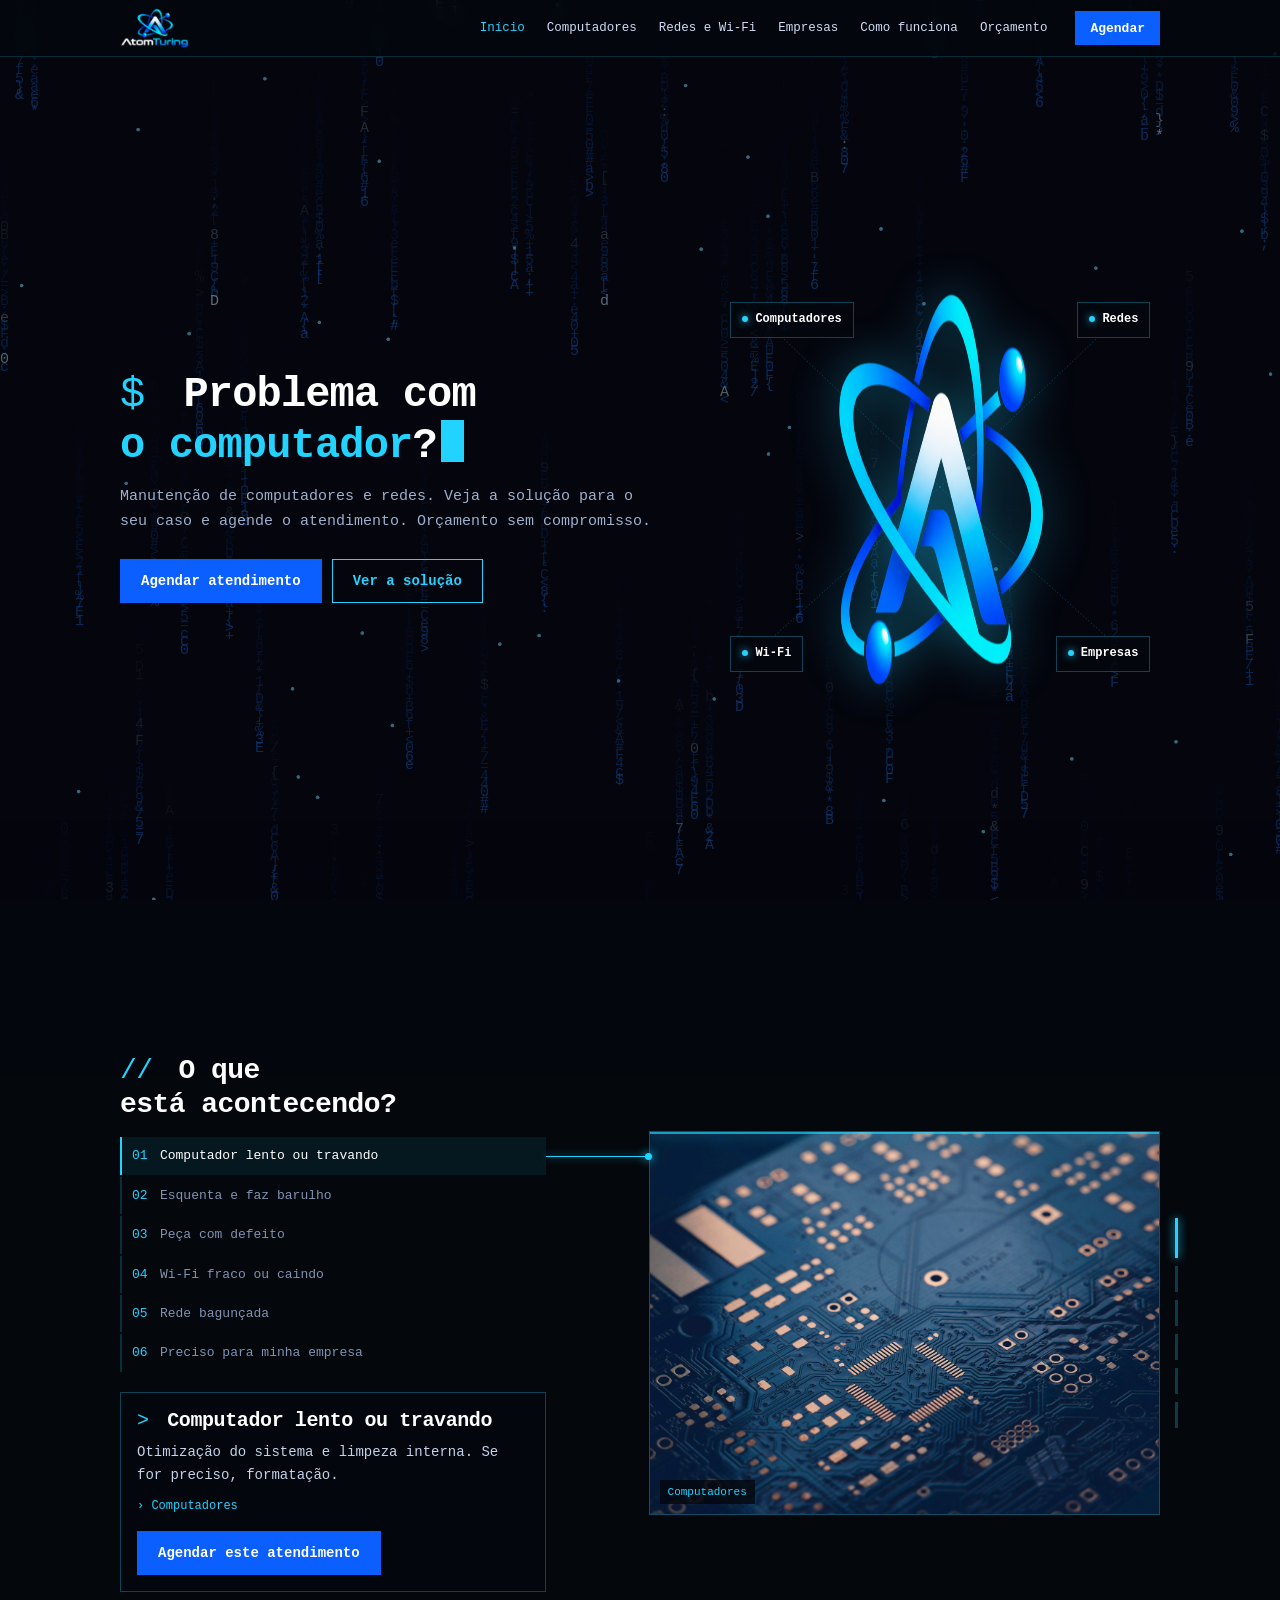
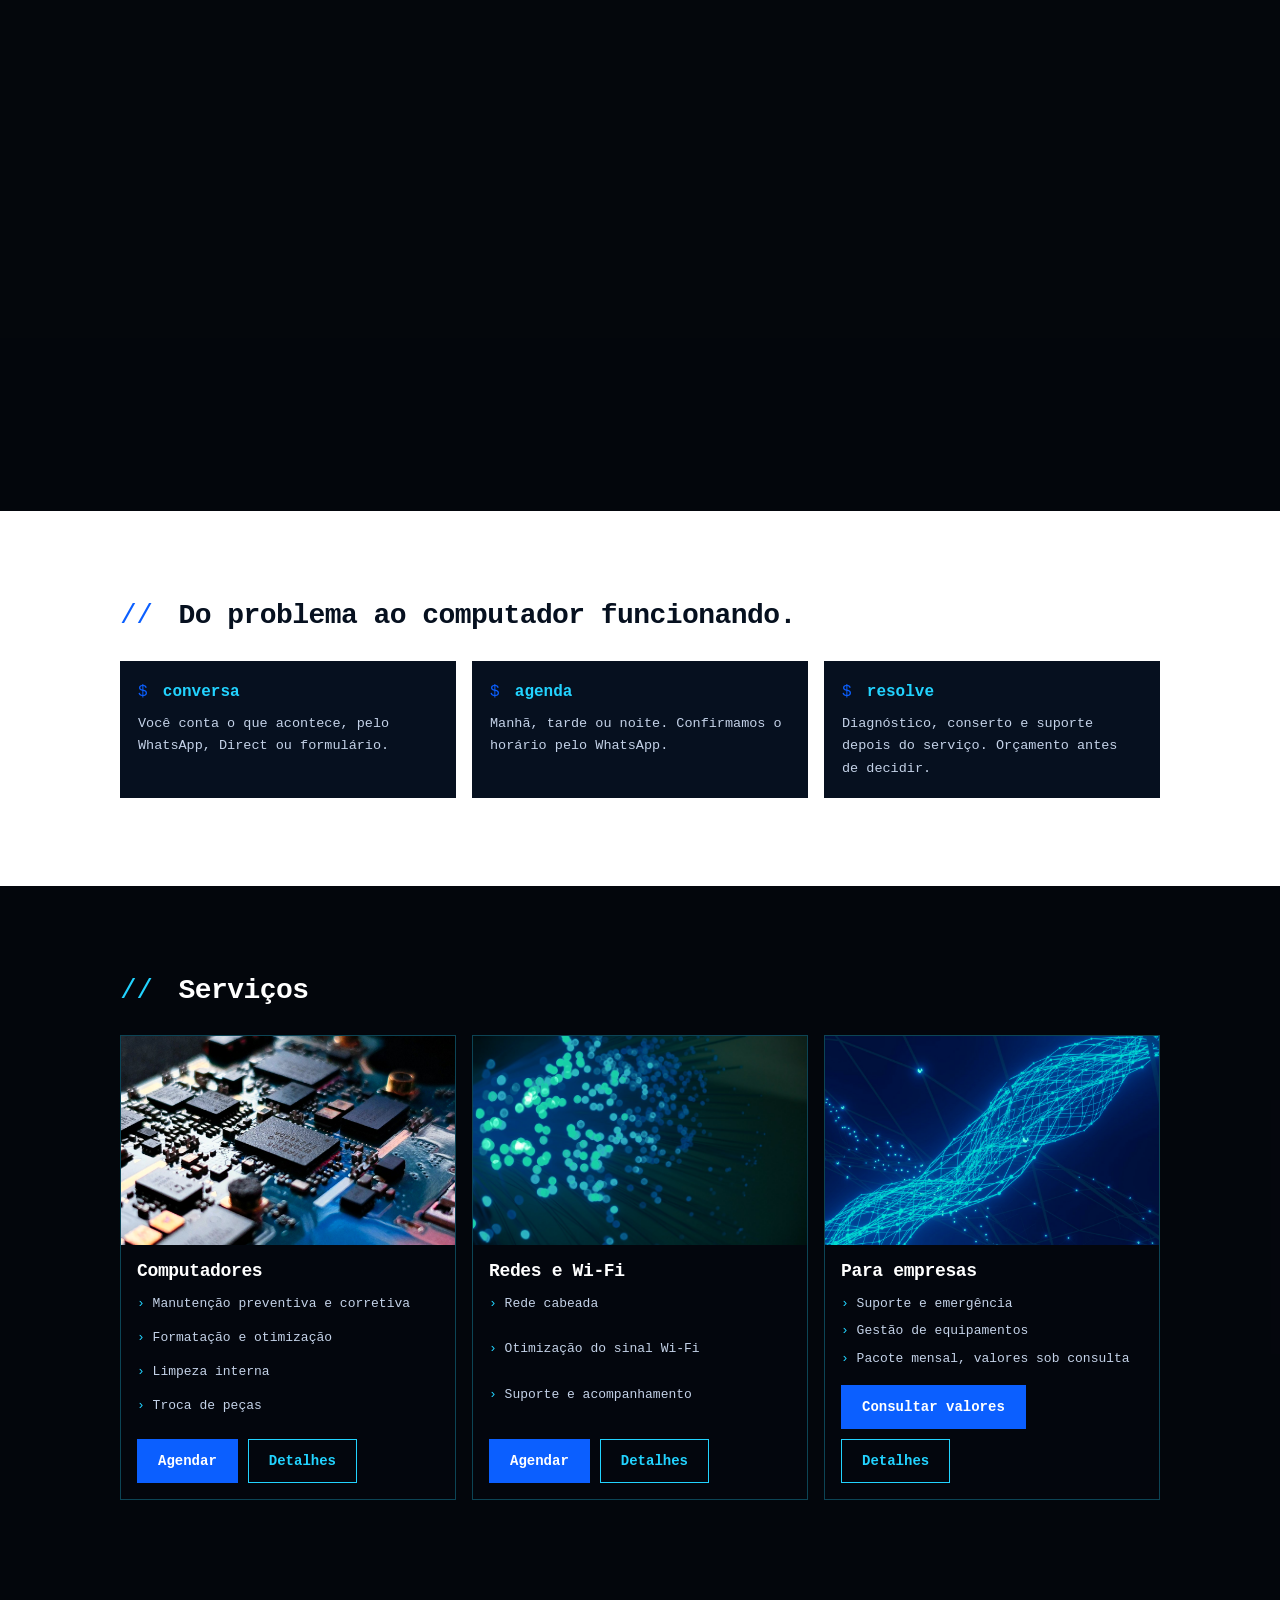
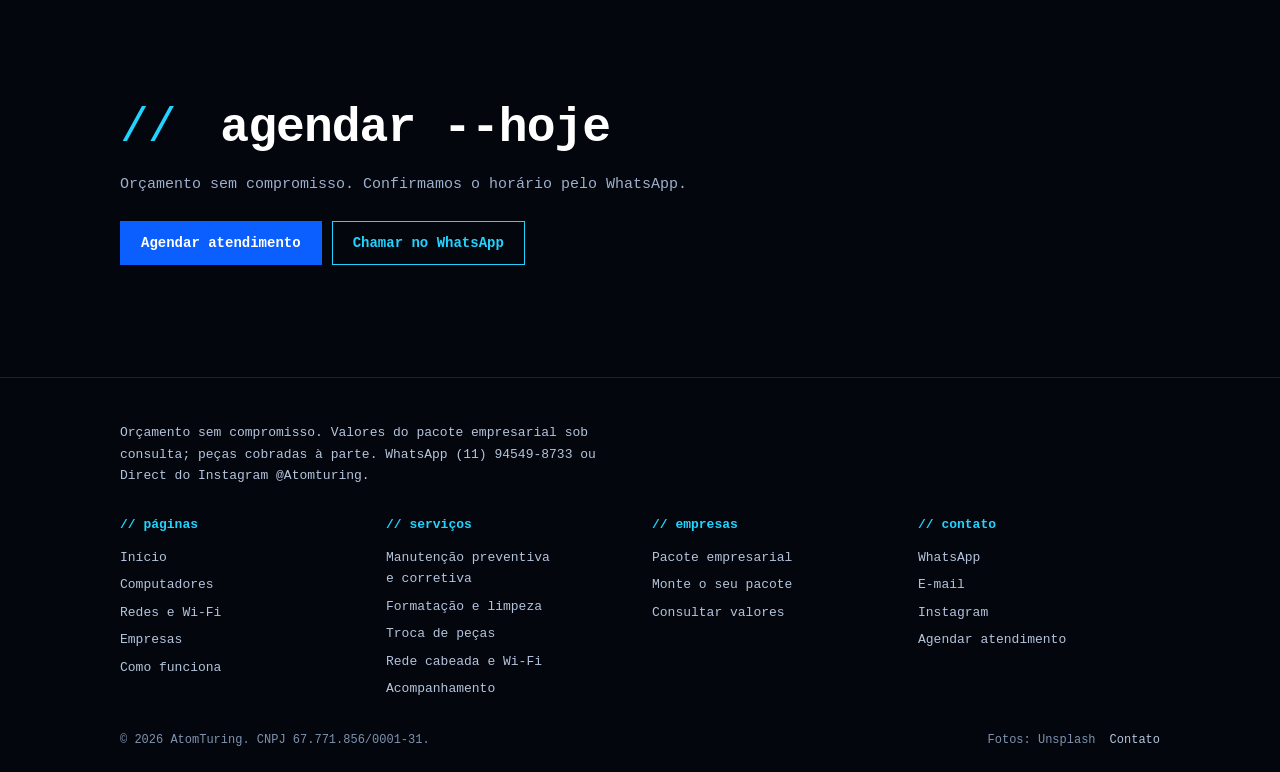
==== site/index.html @ 3cad21db "Remove visible filename captions from images Figcaptions and the carousel caption showed raw file na" ====
<!doctype html>
<html lang="pt-BR">
<head>
<meta charset="utf-8">
<meta name="viewport" content="width=device-width, initial-scale=1, viewport-fit=cover">
<title>AtomTuring — Manutenção de computadores e redes</title>
<meta name="description" content="Problema no computador, no Wi-Fi ou na rede? Veja a solução e agende o atendimento. Orçamento sem compromisso.">
<meta name="theme-color" content="#04070d">
<meta property="og:type" content="website">
<meta property="og:locale" content="pt_BR">
<meta property="og:site_name" content="AtomTuring">
<meta property="og:title" content="AtomTuring — Manutenção de computadores e redes">
<meta property="og:description" content="Problema no computador, no Wi-Fi ou na rede? Veja a solução e agende o atendimento. Orçamento sem compromisso.">
<link rel="icon" type="image/png" href="assets/favicon.png">
<link rel="preload" href="assets/fonts/jbmono.woff2" as="font" type="font/woff2" crossorigin>
<script>document.documentElement.classList.add("js")</script>
<link rel="stylesheet" href="css/site.css">
<script type="application/ld+json">{"@context":"https://schema.org","@type":"ProfessionalService","name":"AtomTuring","description":"Manutenção de computadores e redes: manutenção preventiva e corretiva, formatação, limpeza, troca de peças, rede cabeada, Wi-Fi e pacote empresarial.","email":"contato.atomturing@gmail.com","telephone":"+55 11 94549-8733","taxID":"67.771.856/0001-31","sameAs":["https://instagram.com/Atomturing"]}</script>
</head>
<body>
<canvas id="bg" aria-hidden="true"></canvas>
<a class="skip" href="#conteudo">Pular para o conteúdo</a>
<header class="nav" id="top"><div class="nav__in">
  <a class="nav__brand" href="index.html" aria-label="AtomTuring, página inicial"><img src="assets/logos/lockup-t-320.png" alt="AtomTuring" width="320" height="185"></a>
  <nav class="nav__links" id="menu" aria-label="Principal"><a href="index.html" aria-current="page">Início</a><a href="computadores.html">Computadores</a><a href="redes.html">Redes e Wi‑Fi</a><a href="empresas.html">Empresas</a><a href="como-funciona.html">Como funciona</a><a href="orcamento.html">Orçamento</a><a class="nav__ag" href="agendar.html">Agendar atendimento</a></nav>
  <a class="btn btn--sm nav__cta" href="agendar.html">Agendar</a>
  <button class="burger" type="button" aria-label="Abrir menu" aria-controls="menu" aria-expanded="false"><span></span><span></span></button>
</div></header>
<main id="conteudo" tabindex="-1">
<section class="hero dark"><div class="wrap hero__in">
  <div class="hero__txt">
    <h1 class="code rise"><span class="c" aria-hidden="true">$</span> Problema com <span class="word" id="word" data-words="o computador|o notebook|o Wi‑Fi|a rede|a internet">o computador</span>?<span class="cur" aria-hidden="true"></span></h1>
    <p class="lead rise">Manutenção de computadores e redes. Veja a solução para o seu caso e agende o atendimento. Orçamento sem compromisso.</p>
    <div class="btns rise"><a class="btn" href="agendar.html">Agendar atendimento</a><a class="btn btn--ghost" href="#solucoes">Ver a solução</a></div>
  </div>
  <div class="orbit rise" aria-label="Serviços ligados à AtomTuring">
    <svg class="orbit__svg" viewBox="0 0 100 100" preserveAspectRatio="none" aria-hidden="true"><line x1="50" y1="50" x2="12" y2="14"/><line x1="50" y1="50" x2="88" y2="14"/><line x1="50" y1="50" x2="10" y2="86"/><line x1="50" y1="50" x2="90" y2="86"/></svg>
    <img class="orbit__logo" src="assets/logos/simbolo-520.png" width="520" height="401" alt="Símbolo da AtomTuring">
    <a class="node n1" href="computadores.html">Computadores</a><a class="node n2" href="redes.html">Redes</a><a class="node n3" href="agendar.html?s=Wi-Fi#agendar">Wi‑Fi</a><a class="node n4" href="empresas.html">Empresas</a>
  </div>
</div></section>
<section class="pin dark" id="solucoes" style="--n:6" aria-label="Escolha o seu problema">
  <div class="pin__stage"><div class="wrap pin__grid">
    <div class="pin__l">
      <h2><span class="c" aria-hidden="true">//</span> O que está acontecendo?</h2>
      <ul class="pin__list" id="plist"><li><button type="button" data-i="0" aria-current=true><span class="c" aria-hidden="true">01</span> Computador lento ou travando</button></li><li><button type="button" data-i="1"><span class="c" aria-hidden="true">02</span> Esquenta e faz barulho</button></li><li><button type="button" data-i="2"><span class="c" aria-hidden="true">03</span> Peça com defeito</button></li><li><button type="button" data-i="3"><span class="c" aria-hidden="true">04</span> Wi‑Fi fraco ou caindo</button></li><li><button type="button" data-i="4"><span class="c" aria-hidden="true">05</span> Rede bagunçada</button></li><li><button type="button" data-i="5"><span class="c" aria-hidden="true">06</span> Preciso para minha empresa</button></li></ul>
      <div class="pin__d" aria-live="polite"><h3 class="pin__t" id="pt"><span class="c" aria-hidden="true">&gt;</span> Computador lento ou travando</h3><p class="pin__s" id="ps">Otimização do sistema e limpeza interna. Se for preciso, formatação.</p>
      <p class="pin__tag"><span id="ptag">Computadores</span></p>
      <div class="btns"><a class="btn" id="pgo" href="agendar.html?s=Atualiza%C3%A7%C3%A3o%20e%20otimiza%C3%A7%C3%A3o%2CLimpeza%2CFormata%C3%A7%C3%A3o#agendar">Agendar este atendimento</a></div></div>
    </div>
    <div class="pin__m"><div class="pin__img"><img src="assets/tech/pc-lento.jpg" width="1400" height="933" alt="Placa de circuito azul escura com contatos dourados" data-i="0" class=on><img src="assets/tech/calor.jpg" width="1400" height="933" alt="Placa eletrônica azul-turquesa com componentes" loading=lazy data-i="1"><img src="assets/tech/peca.jpg" width="1400" height="933" alt="Chips e componentes sobre uma placa azul" loading=lazy data-i="2"><img src="assets/tech/wifi.jpg" width="1400" height="933" alt="Fibras ópticas com pontos de luz azul" loading=lazy data-i="3"><img src="assets/tech/cabos.jpg" width="1400" height="933" alt="Fios de luz azul sobre fundo escuro" loading=lazy data-i="4"><img src="assets/tech/dados.jpg" width="1400" height="933" alt="Malha de rede azul com pontos conectados" loading=lazy data-i="5"><span class="pin__scan" aria-hidden="true"></span><span class="pin__cap" id="pcap" aria-hidden="true">Computadores</span></div><div class="pin__ticks" aria-hidden="true"><i data-i="0" class=on></i><i data-i="1"></i><i data-i="2"></i><i data-i="3"></i><i data-i="4"></i><i data-i="5"></i></div></div>
    <span class="pin__wire" id="wire" aria-hidden="true"></span>
  </div></div>
</section>
<script id="pdata" type="application/json">[{"t": "Computador lento ou travando", "d": "Otimização do sistema e limpeza interna. Se for preciso, formatação.", "g": "Atualização e otimização,Limpeza,Formatação", "p": "pc-lento", "tag": "Computadores"}, {"t": "Esquenta e faz barulho", "d": "Limpeza interna de ventoinhas e coolers para baixar a temperatura.", "g": "Limpeza", "p": "calor", "tag": "Computadores"}, {"t": "Peça com defeito", "d": "Diagnóstico, instalação e teste. Você aprova a peça antes.", "g": "Troca de peças", "p": "peca", "tag": "Computadores"}, {"t": "Wi‑Fi fraco ou caindo", "d": "Configuração do roteador e otimização do sinal onde você usa.", "g": "Wi-Fi", "p": "wifi", "tag": "Redes e Wi‑Fi"}, {"t": "Rede bagunçada", "d": "Instalação e configuração de rede cabeada, com cabos e pontos no lugar.", "g": "Rede cabeada", "p": "cabos", "tag": "Redes e Wi‑Fi"}, {"t": "Preciso para minha empresa", "d": "Pacote mensal fechado com suporte, emergência e gestão de equipamentos. Valores sob consulta.", "g": "Pacote empresarial", "p": "dados", "tag": "Empresas"}]</script>
<section class="light"><div class="wrap"><h2><span class="c" aria-hidden="true">//</span> Do problema ao computador funcionando.</h2><div class="term3 rv"><div class="term"><p class="term__b"><span class="c">$</span> conversa</p><p>Você conta o que acontece, pelo WhatsApp, Direct ou formulário.</p></div><div class="term"><p class="term__b"><span class="c">$</span> agenda</p><p>Manhã, tarde ou noite. Confirmamos o horário pelo WhatsApp.</p></div><div class="term"><p class="term__b"><span class="c">$</span> resolve</p><p>Diagnóstico, conserto e suporte depois do serviço. Orçamento antes de decidir.</p></div></div></div></section>
<section class="dark svcs"><div class="wrap"><h2><span class="c" aria-hidden="true">//</span> Serviços</h2><div class="svc3"><article class="svc rv"><figure><img src="assets/tech/peca.jpg" width="1400" height="933" alt="Chips sobre placa azul" loading=lazy></figure><div><h3>Computadores</h3><ul class="ticks"><li>Manutenção preventiva e corretiva</li><li>Formatação e otimização</li><li>Limpeza interna</li><li>Troca de peças</li></ul><div class="btns"><a class="btn" href="agendar.html?s=Manuten%C3%A7%C3%A3o%20preventiva%20e%20corretiva#agendar">Agendar</a><a class="btn btn--ghost" href="computadores.html">Detalhes</a></div></div></article><article class="svc rv"><figure><img src="assets/tech/wifi.jpg" width="1400" height="933" alt="Fibras ópticas azuis" loading=lazy></figure><div><h3>Redes e Wi‑Fi</h3><ul class="ticks"><li>Rede cabeada</li><li>Otimização do sinal Wi‑Fi</li><li>Suporte e acompanhamento</li></ul><div class="btns"><a class="btn" href="agendar.html?s=Rede%20cabeada%2CWi-Fi#agendar">Agendar</a><a class="btn btn--ghost" href="redes.html">Detalhes</a></div></div></article><article class="svc rv"><figure><img src="assets/tech/dados.jpg" width="1400" height="933" alt="Malha de rede azul" loading=lazy></figure><div><h3>Para empresas</h3><ul class="ticks"><li>Suporte e emergência</li><li>Gestão de equipamentos</li><li>Pacote mensal, valores sob consulta</li></ul><div class="btns"><a class="btn" href="https://wa.me/5511945498733?text=Ol%C3%A1%2C%20AtomTuring!%20Quero%20um%20or%C3%A7amento." target="_blank" rel="noopener">Consultar valores<span class="sr-only"> (abre em nova aba)</span></a><a class="btn btn--ghost" href="empresas.html">Detalhes</a></div></div></article></div></div></section>
<section class="close dark"><div class="wrap rv"><h2><span class="c" aria-hidden="true">//</span> agendar --hoje</h2><p class="lead">Orçamento sem compromisso. Confirmamos o horário pelo WhatsApp.</p><div class="btns"><a class="btn" href="agendar.html">Agendar atendimento</a><a class="btn btn--ghost" href="https://wa.me/5511945498733?text=Ol%C3%A1%2C%20AtomTuring!%20Quero%20um%20or%C3%A7amento." target="_blank" rel="noopener">Chamar no WhatsApp<span class="sr-only"> (abre em nova aba)</span></a></div></div></section>
</main>
<footer class="foot"><div class="foot__in">
  <p class="foot__note">Orçamento sem compromisso. Valores do pacote empresarial sob consulta; peças cobradas à parte. WhatsApp (11) 94549-8733 ou Direct do Instagram @Atomturing.</p>
  <div class="foot__grid">
    <div><p class="foot__h">// páginas</p><ul><li><a href="index.html">Início</a></li><li><a href="computadores.html">Computadores</a></li><li><a href="redes.html">Redes e Wi‑Fi</a></li><li><a href="empresas.html">Empresas</a></li><li><a href="como-funciona.html">Como funciona</a></li></ul></div>
    <div><p class="foot__h">// serviços</p><ul><li>Manutenção preventiva e corretiva</li><li>Formatação e limpeza</li><li>Troca de peças</li><li>Rede cabeada e Wi‑Fi</li><li>Acompanhamento</li></ul></div>
    <div><p class="foot__h">// empresas</p><ul><li><a href="empresas.html">Pacote empresarial</a></li><li><a href="empresas.html#monte">Monte o seu pacote</a></li><li><a href="orcamento.html">Consultar valores</a></li></ul></div>
    <div><p class="foot__h">// contato</p><ul><li><a href="https://wa.me/5511945498733?text=Ol%C3%A1%2C%20AtomTuring!%20Quero%20um%20or%C3%A7amento." target="_blank" rel="noopener">WhatsApp<span class="sr-only"> (abre em nova aba)</span></a></li><li><a href="mailto:contato.atomturing@gmail.com">E-mail</a></li><li><a href="https://instagram.com/Atomturing" target="_blank" rel="noopener">Instagram<span class="sr-only"> (abre em nova aba)</span></a></li><li><a href="agendar.html">Agendar atendimento</a></li></ul></div>
  </div>
  <div class="foot__bar"><p>© 2026 AtomTuring. CNPJ 67.771.856/0001-31.</p><p><span>Fotos: Unsplash</span><a href="orcamento.html">Contato</a></p></div>
</div></footer>
<div class="sticky"><a class="btn" href="agendar.html">Agendar</a><a class="btn btn--ghost" href="https://wa.me/5511945498733?text=Ol%C3%A1%2C%20AtomTuring!%20Quero%20um%20or%C3%A7amento." target="_blank" rel="noopener">WhatsApp<span class="sr-only"> (abre em nova aba)</span></a></div>
<script src="js/site.js" defer></script>
</body>
</html>
---- site/css/site.css ----
/* AtomTuring — tema técnico: preto, branco e azul da logo. Fonte única (JetBrains Mono). */
@font-face{font-family:"JBMono";src:url(../assets/fonts/jbmono.woff2) format("woff2");font-weight:100 800;font-display:swap}
:root{
  --bg:#04070d; --bg2:#0a1322; --blue:#0b5fff; --blue-d:#0847c4; --cyan:#22d3ff; --white:#fff; --ink:#06101f;
  --mu:#9db0cb; --mu-l:#4a5a70; --line:rgba(34,211,255,.3); --paper:#fff; --alt:#eef3fb; --err:#c0262d;
  --f:"JBMono",ui-monospace,SFMono-Regular,Menlo,Consolas,monospace;
  --ease:cubic-bezier(.23,1,.32,1); --nav:56px; --pad:clamp(16px,4vw,40px);
}
*{box-sizing:border-box;margin:0}
html{scroll-behavior:smooth;-webkit-text-size-adjust:100%;scroll-padding-top:var(--nav)}
body{background:var(--bg);color:var(--white);font:400 14px/1.65 var(--f);-webkit-font-smoothing:antialiased;overflow-x:clip}
img{display:block;max-width:100%}
a{color:inherit;text-decoration:none}
ul,ol{list-style:none;padding:0}
button,input,select,textarea{font:inherit;color:inherit}
:focus-visible{outline:2px solid var(--cyan);outline-offset:3px}
.light :focus-visible{outline-color:var(--blue)}
.sr-only{position:absolute;width:1px;height:1px;margin:-1px;overflow:hidden;clip:rect(0 0 0 0);white-space:nowrap}
.skip{position:absolute;left:12px;top:-64px;z-index:100;padding:10px 14px;background:var(--cyan);color:var(--ink)}
.skip:focus{top:8px}
#bg{position:fixed;inset:0;width:100%;height:100%;z-index:0;pointer-events:none}
.nav,main,.foot,.sticky{position:relative;z-index:1}
h1,h2,h3{font-weight:700;letter-spacing:-.02em;text-wrap:balance;line-height:1.2}
h1{font-size:clamp(24px,3.4vw,42px)}
h2{font-size:clamp(19px,2.3vw,28px)}
h3{font-size:clamp(15px,1.5vw,18px)}
p,li{text-wrap:pretty}
.c{color:var(--cyan);font-weight:500;margin-right:.35em}
.light .c{color:var(--blue)}
.wrap{max-width:1120px;margin:0 auto;padding:0 var(--pad)}
.lead{margin-top:14px;font-size:15px;line-height:1.7;color:var(--mu);max-width:44em}
.light .lead{color:var(--mu-l)}

/* campos */
.dark{background:rgba(4,7,13,.55)}
.light{background:var(--paper);color:var(--ink);padding:clamp(48px,7vw,88px) 0}
.light.alt{background:var(--alt)}

/* botões */
.btns{display:flex;flex-wrap:wrap;gap:10px;margin-top:24px}
.btn{display:inline-flex;align-items:center;justify-content:center;min-height:44px;padding:0 20px;border:1px solid var(--blue);background:var(--blue);color:var(--white);font:600 14px/1 var(--f);cursor:pointer;transition:background-color .2s,color .2s,border-color .2s,transform .16s var(--ease)}
.btn:active{transform:scale(.97)}
.btn--ghost{background:transparent;border-color:var(--cyan);color:var(--cyan)}
.light .btn--ghost{border-color:var(--blue);color:var(--blue)}
.btn--sm{min-height:34px;padding:0 14px;font-size:13px}
@media (hover:hover) and (pointer:fine){.btn:hover{background:var(--cyan);border-color:var(--cyan);color:var(--ink)}.btn--ghost:hover{background:var(--cyan);color:var(--ink)}.light .btn--ghost:hover{background:var(--blue);color:var(--white)}}
.tl{color:var(--blue);font-weight:600;text-decoration:underline;text-underline-offset:3px}

/* menu */
.nav{position:sticky;top:0;background:rgba(4,7,13,.88);-webkit-backdrop-filter:blur(10px);backdrop-filter:blur(10px);border-bottom:1px solid rgba(34,211,255,.18)}
.nav__in{height:var(--nav);max-width:1120px;margin:0 auto;padding:0 var(--pad);display:flex;align-items:center;gap:18px}
.nav__brand img{height:40px;width:auto}
.nav__links{display:flex;gap:2px;margin-left:auto;font-size:12.5px}
.nav__links a{padding:8px 10px;color:#cfdcf2;transition:color .2s}
.nav__links a[aria-current=page]{color:var(--cyan)}
@media (hover:hover){.nav__links a:hover{color:var(--cyan)}}
.nav__ag{display:none}
.burger{display:none;width:44px;height:44px;border:0;background:none;cursor:pointer;margin-left:auto}
.burger span{display:block;width:22px;height:2px;margin:6px auto;background:var(--white);transition:transform .25s var(--ease)}
.nav.open .burger span:first-child{transform:translateY(4px) rotate(45deg)}
.nav.open .burger span:last-child{transform:translateY(-4px) rotate(-45deg)}

/* abertura */
.hero{padding:clamp(40px,7vw,88px) 0 clamp(40px,6vw,72px);min-height:calc(100vh - var(--nav));display:flex;align-items:center}
.hero__in{display:grid;grid-template-columns:1.1fr .9fr;gap:clamp(24px,5vw,64px);align-items:center;width:100%}
.code{line-height:1.15}
.word{color:var(--cyan);white-space:nowrap}
.cur{display:inline-block;width:.55em;height:1em;margin-left:4px;background:var(--cyan);vertical-align:-.12em;animation:blink 1s steps(1) infinite}
@keyframes blink{50%{opacity:0}}
.orbit{position:relative;aspect-ratio:1;max-width:420px;width:100%;margin:0 auto}
.orbit__svg{position:absolute;inset:0;width:100%;height:100%}
.orbit__svg line{stroke:var(--cyan);stroke-width:.35;stroke-dasharray:1.5 2;opacity:.7;animation:flow 2.4s linear infinite;vector-effect:non-scaling-stroke}
@keyframes flow{to{stroke-dashoffset:-14}}
.orbit__logo{position:absolute;left:50%;top:50%;width:52%;transform:translate(-50%,-50%);filter:drop-shadow(0 0 24px rgba(34,211,255,.45));animation:float 6s ease-in-out infinite}
@keyframes float{50%{transform:translate(-50%,-54%)}}
.node{position:absolute;padding:7px 11px;border:1px solid var(--line);background:rgba(4,7,13,.8);font-size:12px;font-weight:600;transition:border-color .2s,background-color .2s,color .2s}
.node::before{content:"";display:inline-block;width:6px;height:6px;margin-right:7px;border-radius:50%;background:var(--cyan);box-shadow:0 0 8px var(--cyan)}
.n1{left:0;top:6%}.n2{right:0;top:6%}.n3{left:0;bottom:6%}.n4{right:0;bottom:6%}
@media (hover:hover){.node:hover{border-color:var(--cyan);background:var(--cyan);color:var(--ink)}}

/* seção fixa: o texto e a foto trocam enquanto a página desce */
.pin{height:calc(var(--n)*65vh + 100vh);padding:0;background:rgba(4,7,13,.35)}
.pin__stage{position:sticky;top:var(--nav);height:calc(100vh - var(--nav));display:flex;align-items:center}
.pin__grid{position:relative;display:grid;grid-template-columns:5fr 6fr;gap:clamp(40px,8vw,110px);align-items:center;width:100%}
.pin__list{margin-top:16px;display:grid;gap:2px}
.pin__list button{width:100%;text-align:left;padding:8px 10px;border:0;border-left:2px solid rgba(34,211,255,.2);background:none;color:#7f93b0;font-size:13px;cursor:pointer;transition:color .25s,border-color .25s,background-color .25s}
.pin__list button[aria-current=true]{color:var(--white);border-left-color:var(--cyan);background:rgba(34,211,255,.08)}
@media (hover:hover){.pin__list button:hover{color:var(--white)}}
.pin__d{margin-top:20px;padding:16px;border:1px solid var(--line);background:rgba(4,7,13,.78);min-height:196px}
.pin__t{font-size:clamp(16px,1.7vw,20px)}
.pin__s{margin-top:8px;color:#c4d2e8;font-size:14px}
.pin__tag{margin-top:10px;font-size:12px;color:var(--cyan)}
.pin__tag span::before{content:"› "}
.pin__d .btns{margin-top:14px}
.pin__m{position:relative}
.pin__img{position:relative;aspect-ratio:4/3;max-height:calc(100vh - var(--nav) - 90px);width:100%;overflow:hidden;border:1px solid var(--line);background:var(--bg2)}
.pin__img img{position:absolute;inset:0;width:100%;height:100%;object-fit:cover;opacity:0;transform:scale(1.06);transition:opacity .6s var(--ease),transform 1.2s var(--ease);filter:hue-rotate(-14deg) saturate(1.05)}
.pin__img img.on{opacity:1;transform:none}
.pin__img::after{content:"";position:absolute;inset:0;background:rgba(11,95,255,.18);mix-blend-mode:screen;pointer-events:none}
.pin__scan{position:absolute;left:0;right:0;top:0;height:2px;background:var(--cyan);box-shadow:0 0 14px var(--cyan);opacity:.7;animation:scan 4.5s linear infinite;z-index:2}
@keyframes scan{from{transform:translateY(0)}to{transform:translateY(calc(var(--h,380px)))}}
.pin__cap{position:absolute;left:10px;bottom:10px;z-index:2;padding:3px 8px;background:rgba(4,7,13,.8);font-size:11px;color:var(--cyan)}
.pin__ticks{position:absolute;right:-18px;top:0;bottom:0;display:flex;flex-direction:column;justify-content:center;gap:8px}
.pin__ticks i{display:block;width:3px;height:26px;background:rgba(34,211,255,.25);transition:background-color .3s,height .3s var(--ease)}
.pin__ticks i.on{background:var(--cyan);height:40px;box-shadow:0 0 10px var(--cyan)}
.pin__wire{position:absolute;height:1px;background:var(--cyan);box-shadow:0 0 8px var(--cyan);opacity:0;transition:top .45s var(--ease),left .45s var(--ease),width .45s var(--ease),opacity .3s;pointer-events:none}
.pin__wire::after{content:"";position:absolute;right:-3px;top:-3px;width:7px;height:7px;border-radius:50%;background:var(--cyan);box-shadow:0 0 10px var(--cyan)}

/* passos e serviços */
.term3{display:grid;grid-template-columns:repeat(3,1fr);gap:16px;margin-top:28px}
.term{padding:18px;background:var(--ink);color:var(--white)}
.term__b{font-weight:700;font-size:16px;color:var(--cyan)}
.term__b .c{color:var(--blue)}
.term p+p{margin-top:8px;color:#c4d2e8;font-size:13.5px}
.svcs{padding:clamp(48px,7vw,88px) 0}
.svc3{display:grid;grid-template-columns:repeat(3,1fr);gap:16px;margin-top:28px}
.svc{display:flex;flex-direction:column;border:1px solid var(--line);background:rgba(4,7,13,.78)}
.svc figure{position:relative;aspect-ratio:16/10;overflow:hidden}
.svc img{width:100%;height:100%;object-fit:cover;filter:hue-rotate(-14deg)}
.svc figcaption,.frame figcaption{position:absolute;left:8px;bottom:8px;padding:2px 7px;background:rgba(4,7,13,.85);font-size:11px;color:var(--cyan)}
.svc>div{padding:16px;display:flex;flex-direction:column;flex:1}
.ticks{margin-top:10px;display:grid;gap:6px;font-size:13px;color:#c4d2e8;flex:1}
.ticks li::before{content:"› ";color:var(--cyan)}
.svc .btns{margin-top:16px}
.close{padding:clamp(56px,9vw,112px) 0}
.close h2{font-size:clamp(24px,4vw,48px)}

/* páginas internas */
.top{padding:clamp(40px,7vw,80px) 0}
.top__in{display:grid;grid-template-columns:1.1fr .9fr;gap:clamp(24px,5vw,56px);align-items:center}
.top--solo .top__in{grid-template-columns:1fr}
.frame{position:relative;border:1px solid var(--line);aspect-ratio:4/3;overflow:hidden}
.frame img{width:100%;height:100%;object-fit:cover}
.split{display:grid;grid-template-columns:4fr 7fr;gap:clamp(24px,6vw,72px);align-items:start}
.split__h{position:sticky;top:calc(var(--nav) + 24px)}
.split__b{display:grid;gap:22px}
.it{padding-left:14px;border-left:2px solid var(--blue)}
.it h3{font-size:16px}
.it p{margin-top:4px;color:var(--mu-l);font-size:14px;max-width:38em}
.faq{display:grid;gap:6px}
.faq details{background:var(--alt);border-left:2px solid var(--blue)}
.light.alt .faq details{background:var(--white)}
.faq summary{list-style:none;cursor:pointer;display:flex;justify-content:space-between;align-items:center;gap:16px;padding:14px 16px;min-height:48px;font-weight:700;font-size:14px}
.faq summary::-webkit-details-marker{display:none}
.faq summary::after{content:"+";font-size:20px;line-height:1;color:var(--blue);transition:transform .25s var(--ease)}
.faq details[open] summary::after{transform:rotate(45deg)}
.faq p{padding:0 16px 16px;color:var(--mu-l);font-size:14px}

/* formulários */
.formpage{padding-top:clamp(40px,6vw,72px)}
.formgrid{display:grid;grid-template-columns:1fr 1fr;gap:clamp(24px,6vw,72px);align-items:start}
.page-title{font-size:clamp(24px,3.4vw,42px)}
.form{display:grid;gap:18px;padding:clamp(18px,2.4vw,28px);background:var(--alt);border:1px solid #cfd9ea}
.light.alt .form{background:var(--white)}
.f{display:grid;gap:6px;border:0;padding:0;min-width:0}
.f>span,.f legend{font-size:13px;font-weight:700;padding:0}
.f input[type=text],.f input[type=tel],.f input[type=date],.f textarea,.f select{width:100%;min-height:44px;padding:10px 12px;border:1px solid #b6c3d9;background:var(--white);color:var(--ink);font-size:14px}
.f textarea{resize:vertical;min-height:96px}
.f input:focus,.f textarea:focus,.f select:focus{outline:none;border-color:var(--blue);box-shadow:0 0 0 2px rgba(11,95,255,.25)}
.f input[aria-invalid=true]{border-color:var(--err)}
.opts{display:flex;flex-wrap:wrap;gap:6px;margin-top:2px}
.opts label{position:relative}
.opts input{position:absolute;opacity:0;inset:0;width:100%;height:100%;margin:0;cursor:pointer}
.opts span{display:inline-flex;align-items:center;min-height:38px;padding:0 12px;border:1px solid #b6c3d9;background:var(--white);font-size:13px;font-weight:600;transition:background-color .2s,color .2s,border-color .2s}
.opts input:checked+span{background:var(--blue);border-color:var(--blue);color:var(--white)}
.opts input:focus-visible+span{outline:2px solid var(--blue);outline-offset:2px}
.err{font-size:13px;color:var(--err);font-weight:700}
.contacts{margin-top:28px;display:grid;gap:12px}
.contacts dt{font-size:12px;color:var(--mu-l)}
.contacts dd{font-size:16px;font-weight:700}
.plain{margin-top:20px;display:grid;gap:6px;font-weight:700;font-size:15px}
.note-s{margin-top:20px;color:var(--mu-l)}

/* rodapé */
.foot{background:rgba(4,7,13,.92);color:#b5c4dc;padding:44px 0 22px;font-size:13px;border-top:1px solid rgba(34,211,255,.18)}
.foot__in{max-width:1120px;margin:0 auto;padding:0 var(--pad)}
.foot__note{max-width:40em}
.foot__grid{display:grid;grid-template-columns:repeat(4,1fr);gap:24px;margin-top:28px}
.foot__h{font-weight:700;color:var(--cyan);margin-bottom:8px}
.foot li{padding:3px 0}
.foot a{color:#b5c4dc}
@media (hover:hover){.foot a:hover{color:var(--white);text-decoration:underline}}
.foot__bar{display:flex;justify-content:space-between;gap:12px;flex-wrap:wrap;margin-top:28px;font-size:12px;color:#7f93b0}
.foot__bar span{margin-right:14px}
.sticky{display:none}

/* movimento */
.rise{animation:rise .8s var(--ease) both}
.hero__txt>.rise:nth-child(2){animation-delay:.08s}.hero__txt>.rise:nth-child(3){animation-delay:.16s}
@keyframes rise{from{opacity:0;transform:translateY(16px)}to{opacity:1;transform:none}}
.js .rv{opacity:0;transform:translateY(18px);transition:opacity .7s var(--ease),transform .7s var(--ease)}
.js .rv.in{opacity:1;transform:none}

@media (max-width:1024px){.nav__links a{padding:8px 6px;font-size:12px}.term3,.svc3{grid-template-columns:1fr 1fr}.foot__grid{grid-template-columns:1fr 1fr}}
@media (max-width:833px){
  :root{--nav:52px}
  .burger{display:block}.nav__cta{display:none}
  .nav__brand img{height:36px}
  .nav__links{position:fixed;inset:var(--nav) 0 0 0;flex-direction:column;gap:0;margin:0;padding:10px var(--pad);background:var(--bg);opacity:0;pointer-events:none;transform:translateY(-6px);transition:opacity .25s,transform .3s var(--ease);font-size:20px}
  .nav.open .nav__links{opacity:1;pointer-events:auto;transform:none}
  .nav__links a{padding:14px 0;font-size:20px;border-bottom:1px solid rgba(34,211,255,.15)}
  .nav__ag{display:block;color:var(--cyan)}
  .hero{min-height:0}
  .hero__in,.top__in,.formgrid,.split{grid-template-columns:1fr}
  .orbit{max-width:320px}
  .split__h{position:static}
  .pin{height:calc(var(--n)*55vh + 100vh)}
  .pin__grid{grid-template-columns:1fr;gap:10px;align-content:start;padding-top:12px}
  .pin__l>.c,.pin__l h2{font-size:15px}
  .pin__list{display:none}
  .pin__m{order:-1}
  .pin__img{aspect-ratio:16/9;max-height:30vh}
  .pin__ticks{position:static;flex-direction:row;justify-content:center;margin-top:8px}
  .pin__ticks i{width:26px;height:3px}.pin__ticks i.on{width:40px;height:3px}
  .pin__d{margin-top:10px;min-height:0}
  .pin__wire{display:none}
  .term3,.svc3{grid-template-columns:1fr}
}
@media (max-width:640px){
  body{padding-bottom:70px}
  .btns .btn{flex:1 1 100%}
  .sticky{display:flex;gap:8px;position:fixed;inset:auto 10px 10px 10px;z-index:60}
  .sticky .btn{flex:1;min-height:46px}
  .sticky .btn:first-child{box-shadow:0 0 0 2px var(--bg)}
  .sticky .btn--ghost{background:var(--bg)}
  .foot__grid{grid-template-columns:1fr 1fr}
  .pin__btns .btn,.pin__d .btns .btn{flex:1 1 100%}
}
@media (prefers-reduced-motion:reduce){
  html{scroll-behavior:auto}
  .rise,.cur,.orbit__logo,.orbit__svg line,.pin__scan{animation:none}
  .js .rv{opacity:1;transform:none;transition:none}
  *{transition-duration:.01ms!important}
}
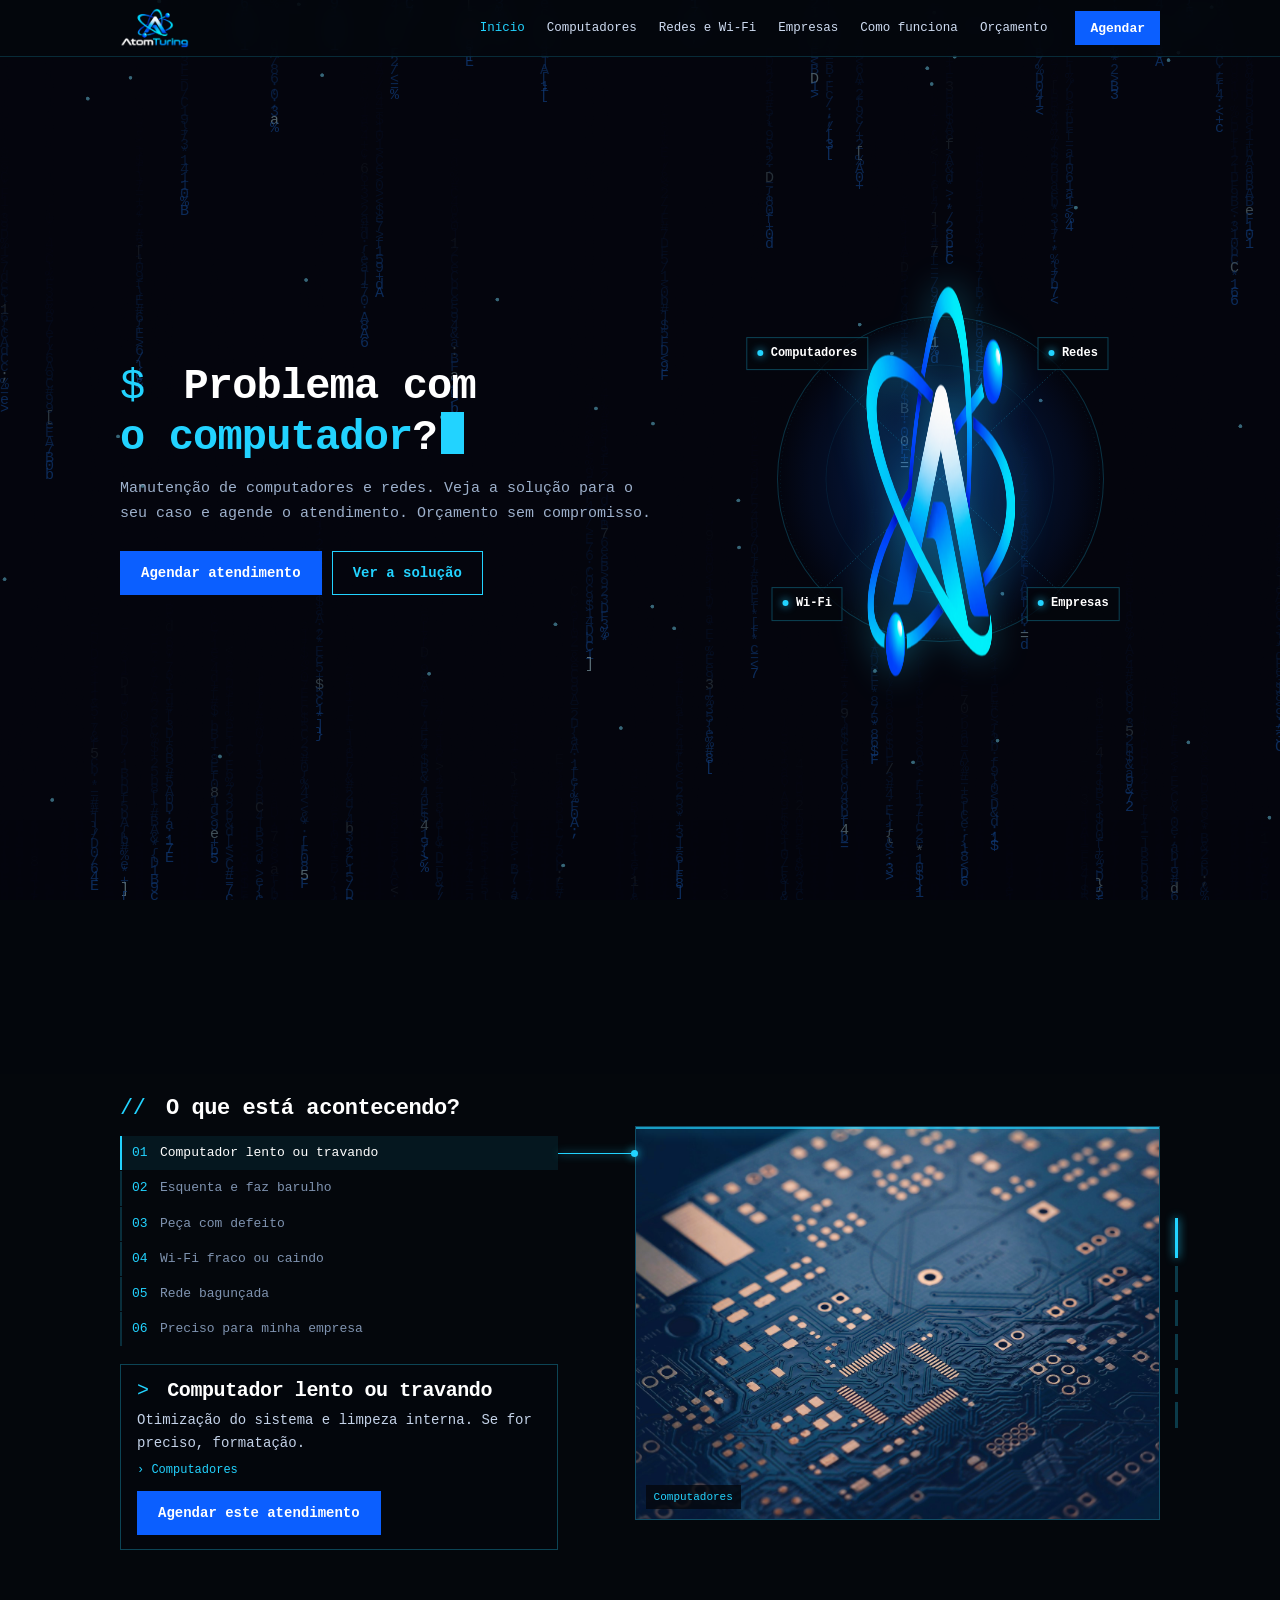
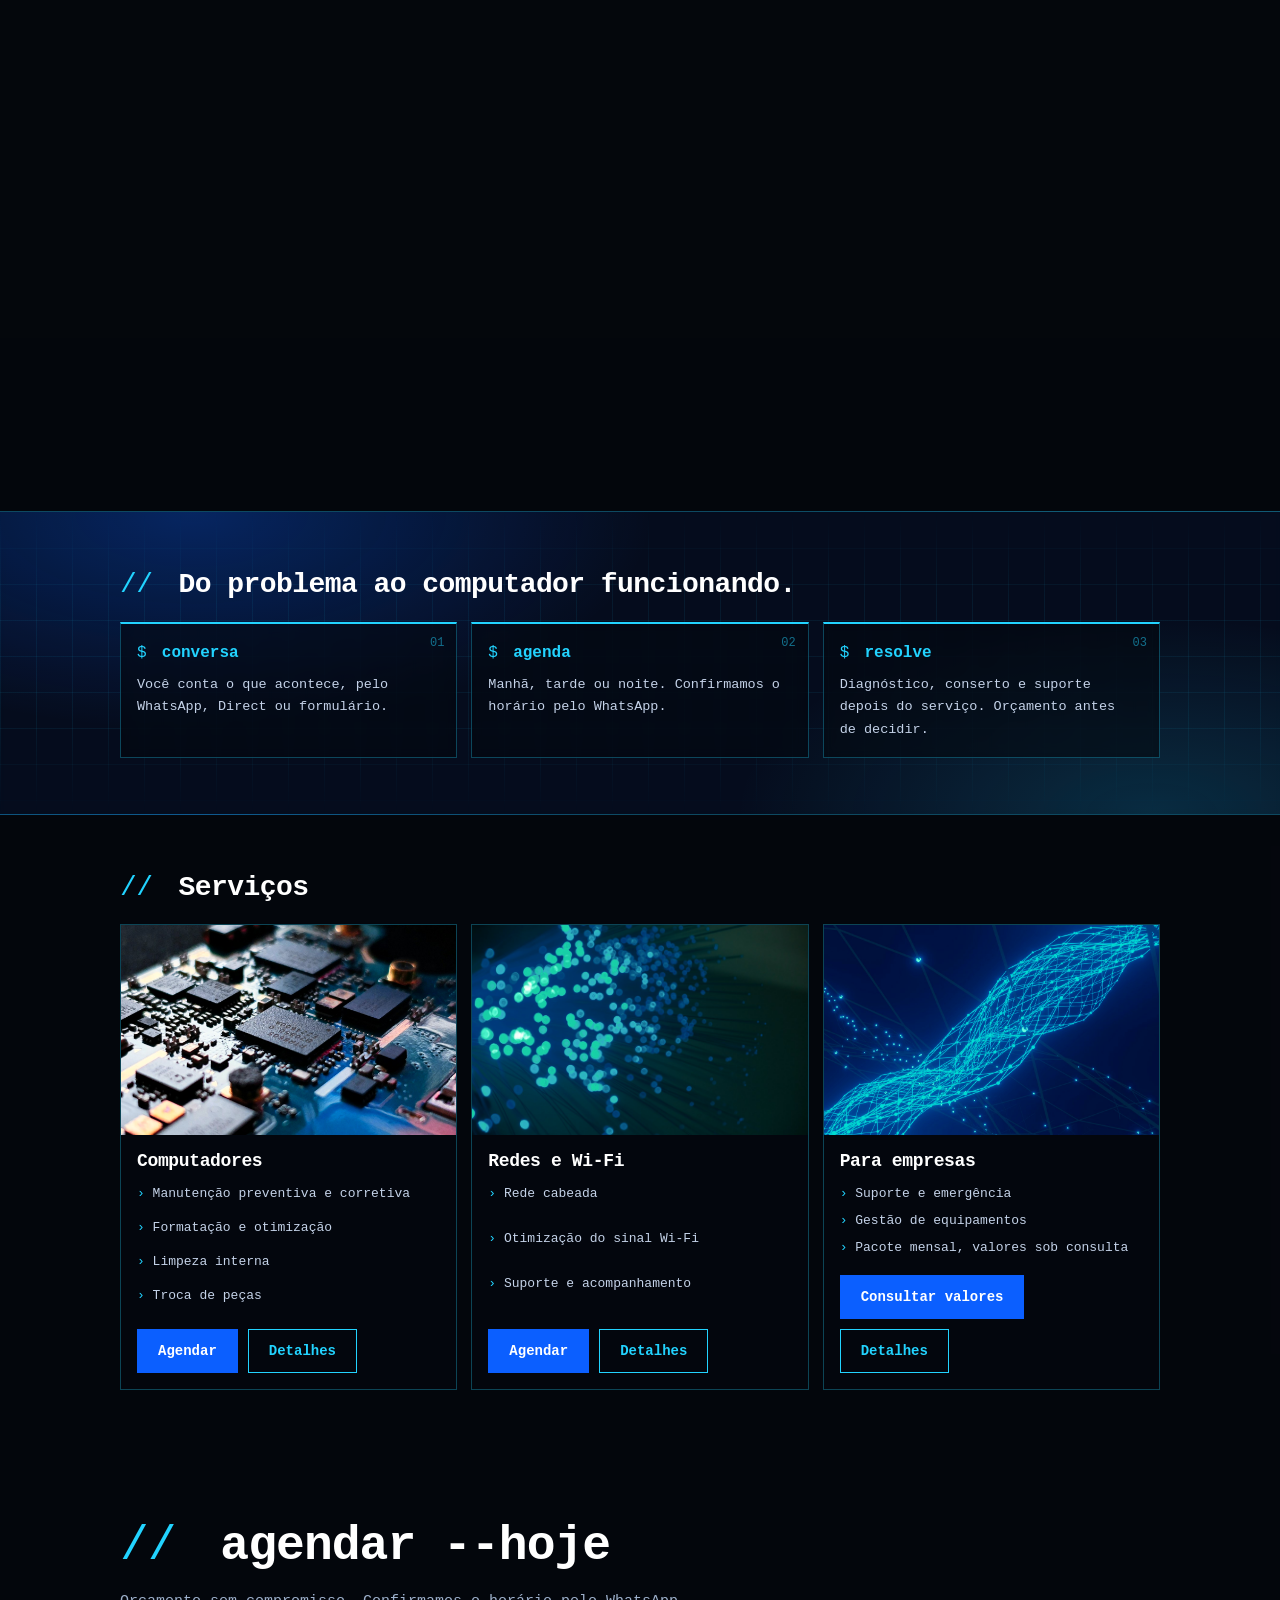
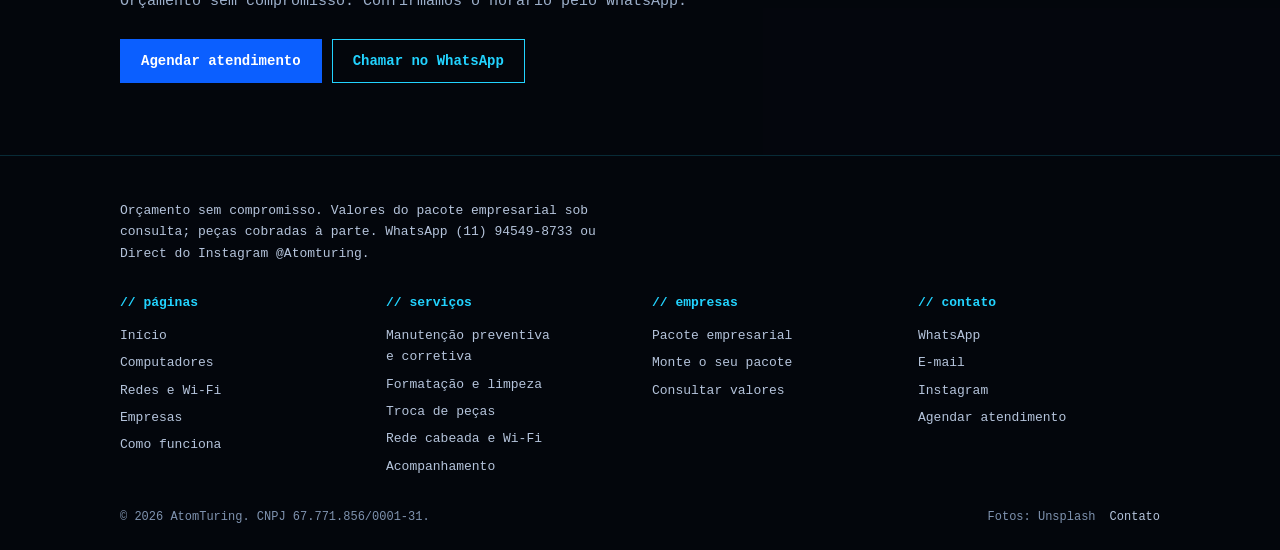
==== commit 68ed6098: "Ajusta logo com anel de fundo, seção fixa sem corte, fundo translúcido nas áreas claras e menos espa" ====
--- a/site/index.html
+++ b/site/index.html
@@ -34,7 +34,7 @@
     <div class="btns rise"><a class="btn" href="agendar.html">Agendar atendimento</a><a class="btn btn--ghost" href="#solucoes">Ver a solução</a></div>
   </div>
   <div class="orbit rise" aria-label="Serviços ligados à AtomTuring">
-    <svg class="orbit__svg" viewBox="0 0 100 100" preserveAspectRatio="none" aria-hidden="true"><line x1="50" y1="50" x2="12" y2="14"/><line x1="50" y1="50" x2="88" y2="14"/><line x1="50" y1="50" x2="10" y2="86"/><line x1="50" y1="50" x2="90" y2="86"/></svg>
+    <svg class="orbit__svg" viewBox="0 0 100 100" preserveAspectRatio="none" aria-hidden="true"><line x1="50" y1="50" x2="15" y2="17"/><line x1="50" y1="50" x2="85" y2="17"/><line x1="50" y1="50" x2="15" y2="83"/><line x1="50" y1="50" x2="85" y2="83"/><circle cx="50" cy="50" r="30"/><circle cx="50" cy="50" r="42"/></svg>
     <img class="orbit__logo" src="assets/logos/simbolo-520.png" width="520" height="401" alt="Símbolo da AtomTuring">
     <a class="node n1" href="computadores.html">Computadores</a><a class="node n2" href="redes.html">Redes</a><a class="node n3" href="agendar.html?s=Wi-Fi#agendar">Wi‑Fi</a><a class="node n4" href="empresas.html">Empresas</a>
   </div>
@@ -53,7 +53,7 @@
   </div></div>
 </section>
 <script id="pdata" type="application/json">[{"t": "Computador lento ou travando", "d": "Otimização do sistema e limpeza interna. Se for preciso, formatação.", "g": "Atualização e otimização,Limpeza,Formatação", "p": "pc-lento", "tag": "Computadores"}, {"t": "Esquenta e faz barulho", "d": "Limpeza interna de ventoinhas e coolers para baixar a temperatura.", "g": "Limpeza", "p": "calor", "tag": "Computadores"}, {"t": "Peça com defeito", "d": "Diagnóstico, instalação e teste. Você aprova a peça antes.", "g": "Troca de peças", "p": "peca", "tag": "Computadores"}, {"t": "Wi‑Fi fraco ou caindo", "d": "Configuração do roteador e otimização do sinal onde você usa.", "g": "Wi-Fi", "p": "wifi", "tag": "Redes e Wi‑Fi"}, {"t": "Rede bagunçada", "d": "Instalação e configuração de rede cabeada, com cabos e pontos no lugar.", "g": "Rede cabeada", "p": "cabos", "tag": "Redes e Wi‑Fi"}, {"t": "Preciso para minha empresa", "d": "Pacote mensal fechado com suporte, emergência e gestão de equipamentos. Valores sob consulta.", "g": "Pacote empresarial", "p": "dados", "tag": "Empresas"}]</script>
-<section class="light"><div class="wrap"><h2><span class="c" aria-hidden="true">//</span> Do problema ao computador funcionando.</h2><div class="term3 rv"><div class="term"><p class="term__b"><span class="c">$</span> conversa</p><p>Você conta o que acontece, pelo WhatsApp, Direct ou formulário.</p></div><div class="term"><p class="term__b"><span class="c">$</span> agenda</p><p>Manhã, tarde ou noite. Confirmamos o horário pelo WhatsApp.</p></div><div class="term"><p class="term__b"><span class="c">$</span> resolve</p><p>Diagnóstico, conserto e suporte depois do serviço. Orçamento antes de decidir.</p></div></div></div></section>
+<section class="steps"><div class="wrap"><h2><span class="c" aria-hidden="true">//</span> Do problema ao computador funcionando.</h2><div class="term3 rv"><div class="term"><p class="term__b"><span class="c">$</span> conversa</p><p>Você conta o que acontece, pelo WhatsApp, Direct ou formulário.</p></div><div class="term"><p class="term__b"><span class="c">$</span> agenda</p><p>Manhã, tarde ou noite. Confirmamos o horário pelo WhatsApp.</p></div><div class="term"><p class="term__b"><span class="c">$</span> resolve</p><p>Diagnóstico, conserto e suporte depois do serviço. Orçamento antes de decidir.</p></div></div></div></section>
 <section class="dark svcs"><div class="wrap"><h2><span class="c" aria-hidden="true">//</span> Serviços</h2><div class="svc3"><article class="svc rv"><figure><img src="assets/tech/peca.jpg" width="1400" height="933" alt="Chips sobre placa azul" loading=lazy></figure><div><h3>Computadores</h3><ul class="ticks"><li>Manutenção preventiva e corretiva</li><li>Formatação e otimização</li><li>Limpeza interna</li><li>Troca de peças</li></ul><div class="btns"><a class="btn" href="agendar.html?s=Manuten%C3%A7%C3%A3o%20preventiva%20e%20corretiva#agendar">Agendar</a><a class="btn btn--ghost" href="computadores.html">Detalhes</a></div></div></article><article class="svc rv"><figure><img src="assets/tech/wifi.jpg" width="1400" height="933" alt="Fibras ópticas azuis" loading=lazy></figure><div><h3>Redes e Wi‑Fi</h3><ul class="ticks"><li>Rede cabeada</li><li>Otimização do sinal Wi‑Fi</li><li>Suporte e acompanhamento</li></ul><div class="btns"><a class="btn" href="agendar.html?s=Rede%20cabeada%2CWi-Fi#agendar">Agendar</a><a class="btn btn--ghost" href="redes.html">Detalhes</a></div></div></article><article class="svc rv"><figure><img src="assets/tech/dados.jpg" width="1400" height="933" alt="Malha de rede azul" loading=lazy></figure><div><h3>Para empresas</h3><ul class="ticks"><li>Suporte e emergência</li><li>Gestão de equipamentos</li><li>Pacote mensal, valores sob consulta</li></ul><div class="btns"><a class="btn" href="https://wa.me/5511945498733?text=Ol%C3%A1%2C%20AtomTuring!%20Quero%20um%20or%C3%A7amento." target="_blank" rel="noopener">Consultar valores<span class="sr-only"> (abre em nova aba)</span></a><a class="btn btn--ghost" href="empresas.html">Detalhes</a></div></div></article></div></div></section>
 <section class="close dark"><div class="wrap rv"><h2><span class="c" aria-hidden="true">//</span> agendar --hoje</h2><p class="lead">Orçamento sem compromisso. Confirmamos o horário pelo WhatsApp.</p><div class="btns"><a class="btn" href="agendar.html">Agendar atendimento</a><a class="btn btn--ghost" href="https://wa.me/5511945498733?text=Ol%C3%A1%2C%20AtomTuring!%20Quero%20um%20or%C3%A7amento." target="_blank" rel="noopener">Chamar no WhatsApp<span class="sr-only"> (abre em nova aba)</span></a></div></div></section>
 </main>
--- a/site/css/site.css
+++ b/site/css/site.css
@@ -33,8 +33,8 @@
 
 /* campos */
 .dark{background:rgba(4,7,13,.55)}
-.light{background:var(--paper);color:var(--ink);padding:clamp(48px,7vw,88px) 0}
-.light.alt{background:var(--alt)}
+.light{position:relative;background:rgba(228,238,253,.86);-webkit-backdrop-filter:blur(12px);backdrop-filter:blur(12px);color:var(--ink);padding:clamp(32px,4.5vw,56px) 0;border-block:1px solid rgba(11,95,255,.18)}
+.light.alt{background:rgba(214,228,249,.84)}
 
 /* botões */
 .btns{display:flex;flex-wrap:wrap;gap:10px;margin-top:24px}
@@ -61,39 +61,43 @@
 .nav.open .burger span:last-child{transform:translateY(-4px) rotate(-45deg)}
 
 /* abertura */
-.hero{padding:clamp(40px,7vw,88px) 0 clamp(40px,6vw,72px);min-height:calc(100vh - var(--nav));display:flex;align-items:center}
+.hero{padding:clamp(28px,4vw,48px) 0;min-height:calc(100vh - var(--nav));display:flex;align-items:center}
 .hero__in{display:grid;grid-template-columns:1.1fr .9fr;gap:clamp(24px,5vw,64px);align-items:center;width:100%}
 .code{line-height:1.15}
 .word{color:var(--cyan);white-space:nowrap}
 .cur{display:inline-block;width:.55em;height:1em;margin-left:4px;background:var(--cyan);vertical-align:-.12em;animation:blink 1s steps(1) infinite}
 @keyframes blink{50%{opacity:0}}
-.orbit{position:relative;aspect-ratio:1;max-width:420px;width:100%;margin:0 auto}
+.orbit{position:relative;aspect-ratio:1;max-width:380px;width:100%;margin:0 auto}
 .orbit__svg{position:absolute;inset:0;width:100%;height:100%}
-.orbit__svg line{stroke:var(--cyan);stroke-width:.35;stroke-dasharray:1.5 2;opacity:.7;animation:flow 2.4s linear infinite;vector-effect:non-scaling-stroke}
+.orbit::before{content:"";position:absolute;inset:7%;border-radius:50%;background:radial-gradient(circle,rgba(11,95,255,.28),rgba(11,95,255,.08) 55%,transparent 72%);border:1px solid rgba(34,211,255,.22);-webkit-backdrop-filter:blur(4px);backdrop-filter:blur(4px)}
+.orbit__svg circle{fill:none;stroke:var(--cyan);stroke-width:.3;opacity:.25;vector-effect:non-scaling-stroke}
+.orbit__svg circle+circle{stroke-dasharray:1 3;opacity:.35}
+.orbit__svg line{stroke:var(--cyan);stroke-width:.4;stroke-dasharray:1.5 2;opacity:.65;animation:flow 2.4s linear infinite;vector-effect:non-scaling-stroke}
 @keyframes flow{to{stroke-dashoffset:-14}}
-.orbit__logo{position:absolute;left:50%;top:50%;width:52%;transform:translate(-50%,-50%);filter:drop-shadow(0 0 24px rgba(34,211,255,.45));animation:float 6s ease-in-out infinite}
+.orbit__logo{position:absolute;left:50%;top:50%;width:42%;transform:translate(-50%,-50%);filter:drop-shadow(0 0 18px rgba(34,211,255,.4));animation:float 6s ease-in-out infinite}
 @keyframes float{50%{transform:translate(-50%,-54%)}}
-.node{position:absolute;padding:7px 11px;border:1px solid var(--line);background:rgba(4,7,13,.8);font-size:12px;font-weight:600;transition:border-color .2s,background-color .2s,color .2s}
+.node{position:absolute;transform:translate(-50%,-50%);white-space:nowrap;padding:6px 10px;border:1px solid var(--line);background:rgba(4,7,13,.8);font-size:12px;font-weight:600;transition:border-color .2s,background-color .2s,color .2s}
 .node::before{content:"";display:inline-block;width:6px;height:6px;margin-right:7px;border-radius:50%;background:var(--cyan);box-shadow:0 0 8px var(--cyan)}
-.n1{left:0;top:6%}.n2{right:0;top:6%}.n3{left:0;bottom:6%}.n4{right:0;bottom:6%}
+.n1{left:15%;top:17%}.n2{left:85%;top:17%}.n3{left:15%;top:83%}.n4{left:85%;top:83%}
 @media (hover:hover){.node:hover{border-color:var(--cyan);background:var(--cyan);color:var(--ink)}}
 
 /* seção fixa: o texto e a foto trocam enquanto a página desce */
 .pin{height:calc(var(--n)*65vh + 100vh);padding:0;background:rgba(4,7,13,.35)}
-.pin__stage{position:sticky;top:var(--nav);height:calc(100vh - var(--nav));display:flex;align-items:center}
-.pin__grid{position:relative;display:grid;grid-template-columns:5fr 6fr;gap:clamp(40px,8vw,110px);align-items:center;width:100%}
-.pin__list{margin-top:16px;display:grid;gap:2px}
-.pin__list button{width:100%;text-align:left;padding:8px 10px;border:0;border-left:2px solid rgba(34,211,255,.2);background:none;color:#7f93b0;font-size:13px;cursor:pointer;transition:color .25s,border-color .25s,background-color .25s}
+.pin__stage{position:sticky;top:var(--nav);height:calc(100vh - var(--nav));display:flex;align-items:center;overflow:hidden}
+.pin__grid{position:relative;display:grid;grid-template-columns:5fr 6fr;gap:clamp(36px,6vw,80px);align-items:center;width:100%}
+.pin__l h2{font-size:clamp(17px,1.9vw,22px);white-space:nowrap}
+.pin__list{margin-top:clamp(8px,1.6vh,14px);display:grid;gap:1px}
+.pin__list button{width:100%;text-align:left;padding:clamp(4px,.9vh,8px) 10px;border:0;border-left:2px solid rgba(34,211,255,.2);background:none;color:#7f93b0;font-size:13px;line-height:1.4;cursor:pointer;transition:color .25s,border-color .25s,background-color .25s}
 .pin__list button[aria-current=true]{color:var(--white);border-left-color:var(--cyan);background:rgba(34,211,255,.08)}
 @media (hover:hover){.pin__list button:hover{color:var(--white)}}
-.pin__d{margin-top:20px;padding:16px;border:1px solid var(--line);background:rgba(4,7,13,.78);min-height:196px}
+.pin__d{margin-top:clamp(10px,2vh,18px);padding:14px 16px;border:1px solid var(--line);background:rgba(4,7,13,.78);min-height:0}
 .pin__t{font-size:clamp(16px,1.7vw,20px)}
-.pin__s{margin-top:8px;color:#c4d2e8;font-size:14px}
-.pin__tag{margin-top:10px;font-size:12px;color:var(--cyan)}
+.pin__s{margin-top:6px;color:#c4d2e8;font-size:14px}
+.pin__tag{margin-top:6px;font-size:12px;color:var(--cyan)}
 .pin__tag span::before{content:"› "}
-.pin__d .btns{margin-top:14px}
+.pin__d .btns{margin-top:10px}
 .pin__m{position:relative}
-.pin__img{position:relative;aspect-ratio:4/3;max-height:calc(100vh - var(--nav) - 90px);width:100%;overflow:hidden;border:1px solid var(--line);background:var(--bg2)}
+.pin__img{position:relative;aspect-ratio:4/3;max-height:calc(100vh - var(--nav) - 64px);width:100%;overflow:hidden;border:1px solid var(--line);background:var(--bg2)}
 .pin__img img{position:absolute;inset:0;width:100%;height:100%;object-fit:cover;opacity:0;transform:scale(1.06);transition:opacity .6s var(--ease),transform 1.2s var(--ease);filter:hue-rotate(-14deg) saturate(1.05)}
 .pin__img img.on{opacity:1;transform:none}
 .pin__img::after{content:"";position:absolute;inset:0;background:rgba(11,95,255,.18);mix-blend-mode:screen;pointer-events:none}
@@ -107,13 +111,18 @@
 .pin__wire::after{content:"";position:absolute;right:-3px;top:-3px;width:7px;height:7px;border-radius:50%;background:var(--cyan);box-shadow:0 0 10px var(--cyan)}
 
 /* passos e serviços */
-.term3{display:grid;grid-template-columns:repeat(3,1fr);gap:16px;margin-top:28px}
-.term{padding:18px;background:var(--ink);color:var(--white)}
+.steps{position:relative;padding:clamp(32px,4.5vw,56px) 0;background:radial-gradient(60% 120% at 15% 0%,rgba(11,95,255,.3),transparent 60%),radial-gradient(50% 100% at 90% 100%,rgba(34,211,255,.16),transparent 65%),rgba(6,16,36,.72);border-block:1px solid var(--line);-webkit-backdrop-filter:blur(3px);backdrop-filter:blur(3px)}
+.steps::before{content:"";position:absolute;inset:0;pointer-events:none;background-image:linear-gradient(rgba(34,211,255,.07) 1px,transparent 1px),linear-gradient(90deg,rgba(34,211,255,.07) 1px,transparent 1px);background-size:36px 36px;-webkit-mask-image:linear-gradient(180deg,transparent,#000 30%,#000 70%,transparent);mask-image:linear-gradient(180deg,transparent,#000 30%,#000 70%,transparent)}
+.steps .wrap{position:relative}
+.steps .c{color:var(--cyan)}
+.term3{counter-reset:s;display:grid;grid-template-columns:repeat(3,1fr);gap:14px;margin-top:20px}
+.term{position:relative;padding:16px;background:rgba(4,7,13,.62);border:1px solid var(--line);border-top:2px solid var(--cyan);color:var(--white);-webkit-backdrop-filter:blur(6px);backdrop-filter:blur(6px)}
+.term::after{counter-increment:s;content:"0" counter(s);position:absolute;right:12px;top:10px;font-size:12px;color:rgba(34,211,255,.5)}
 .term__b{font-weight:700;font-size:16px;color:var(--cyan)}
-.term__b .c{color:var(--blue)}
+.term__b .c{color:var(--cyan)}
 .term p+p{margin-top:8px;color:#c4d2e8;font-size:13.5px}
-.svcs{padding:clamp(48px,7vw,88px) 0}
-.svc3{display:grid;grid-template-columns:repeat(3,1fr);gap:16px;margin-top:28px}
+.svcs{padding:clamp(32px,4.5vw,56px) 0}
+.svc3{display:grid;grid-template-columns:repeat(3,1fr);gap:14px;margin-top:20px}
 .svc{display:flex;flex-direction:column;border:1px solid var(--line);background:rgba(4,7,13,.78)}
 .svc figure{position:relative;aspect-ratio:16/10;overflow:hidden}
 .svc img{width:100%;height:100%;object-fit:cover;filter:hue-rotate(-14deg)}
@@ -122,11 +131,11 @@
 .ticks{margin-top:10px;display:grid;gap:6px;font-size:13px;color:#c4d2e8;flex:1}
 .ticks li::before{content:"› ";color:var(--cyan)}
 .svc .btns{margin-top:16px}
-.close{padding:clamp(56px,9vw,112px) 0}
+.close{padding:clamp(40px,6vw,72px) 0}
 .close h2{font-size:clamp(24px,4vw,48px)}
 
 /* páginas internas */
-.top{padding:clamp(40px,7vw,80px) 0}
+.top{padding:clamp(28px,4.5vw,52px) 0}
 .top__in{display:grid;grid-template-columns:1.1fr .9fr;gap:clamp(24px,5vw,56px);align-items:center}
 .top--solo .top__in{grid-template-columns:1fr}
 .frame{position:relative;border:1px solid var(--line);aspect-ratio:4/3;overflow:hidden}
@@ -138,8 +147,8 @@
 .it h3{font-size:16px}
 .it p{margin-top:4px;color:var(--mu-l);font-size:14px;max-width:38em}
 .faq{display:grid;gap:6px}
-.faq details{background:var(--alt);border-left:2px solid var(--blue)}
-.light.alt .faq details{background:var(--white)}
+.faq details{background:rgba(255,255,255,.55);border-left:2px solid var(--blue)}
+.light.alt .faq details{background:rgba(255,255,255,.55)}
 .faq summary{list-style:none;cursor:pointer;display:flex;justify-content:space-between;align-items:center;gap:16px;padding:14px 16px;min-height:48px;font-weight:700;font-size:14px}
 .faq summary::-webkit-details-marker{display:none}
 .faq summary::after{content:"+";font-size:20px;line-height:1;color:var(--blue);transition:transform .25s var(--ease)}
@@ -150,8 +159,8 @@
 .formpage{padding-top:clamp(40px,6vw,72px)}
 .formgrid{display:grid;grid-template-columns:1fr 1fr;gap:clamp(24px,6vw,72px);align-items:start}
 .page-title{font-size:clamp(24px,3.4vw,42px)}
-.form{display:grid;gap:18px;padding:clamp(18px,2.4vw,28px);background:var(--alt);border:1px solid #cfd9ea}
-.light.alt .form{background:var(--white)}
+.form{display:grid;gap:18px;padding:clamp(18px,2.4vw,28px);background:rgba(255,255,255,.55);border:1px solid rgba(11,95,255,.2)}
+.light.alt .form{background:rgba(255,255,255,.55)}
 .f{display:grid;gap:6px;border:0;padding:0;min-width:0}
 .f>span,.f legend{font-size:13px;font-weight:700;padding:0}
 .f input[type=text],.f input[type=tel],.f input[type=date],.f textarea,.f select{width:100%;min-height:44px;padding:10px 12px;border:1px solid #b6c3d9;background:var(--white);color:var(--ink);font-size:14px}
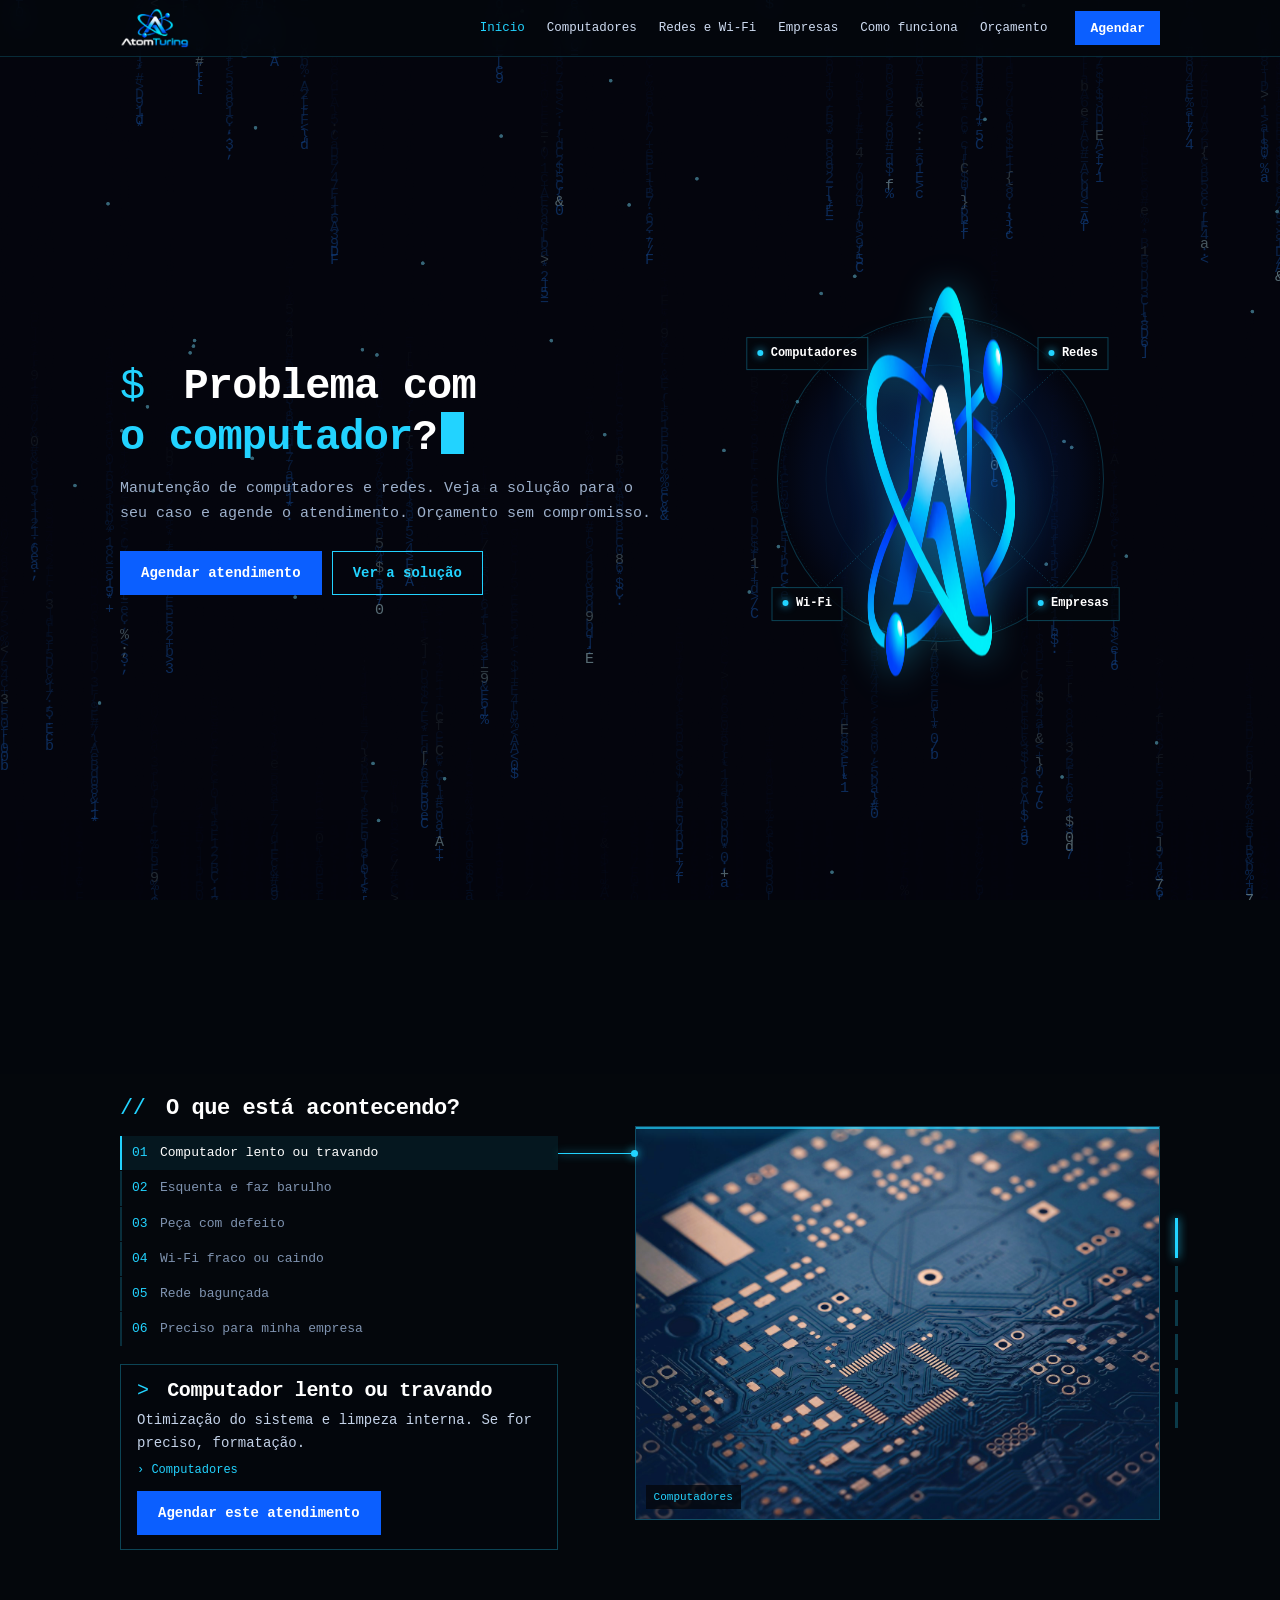
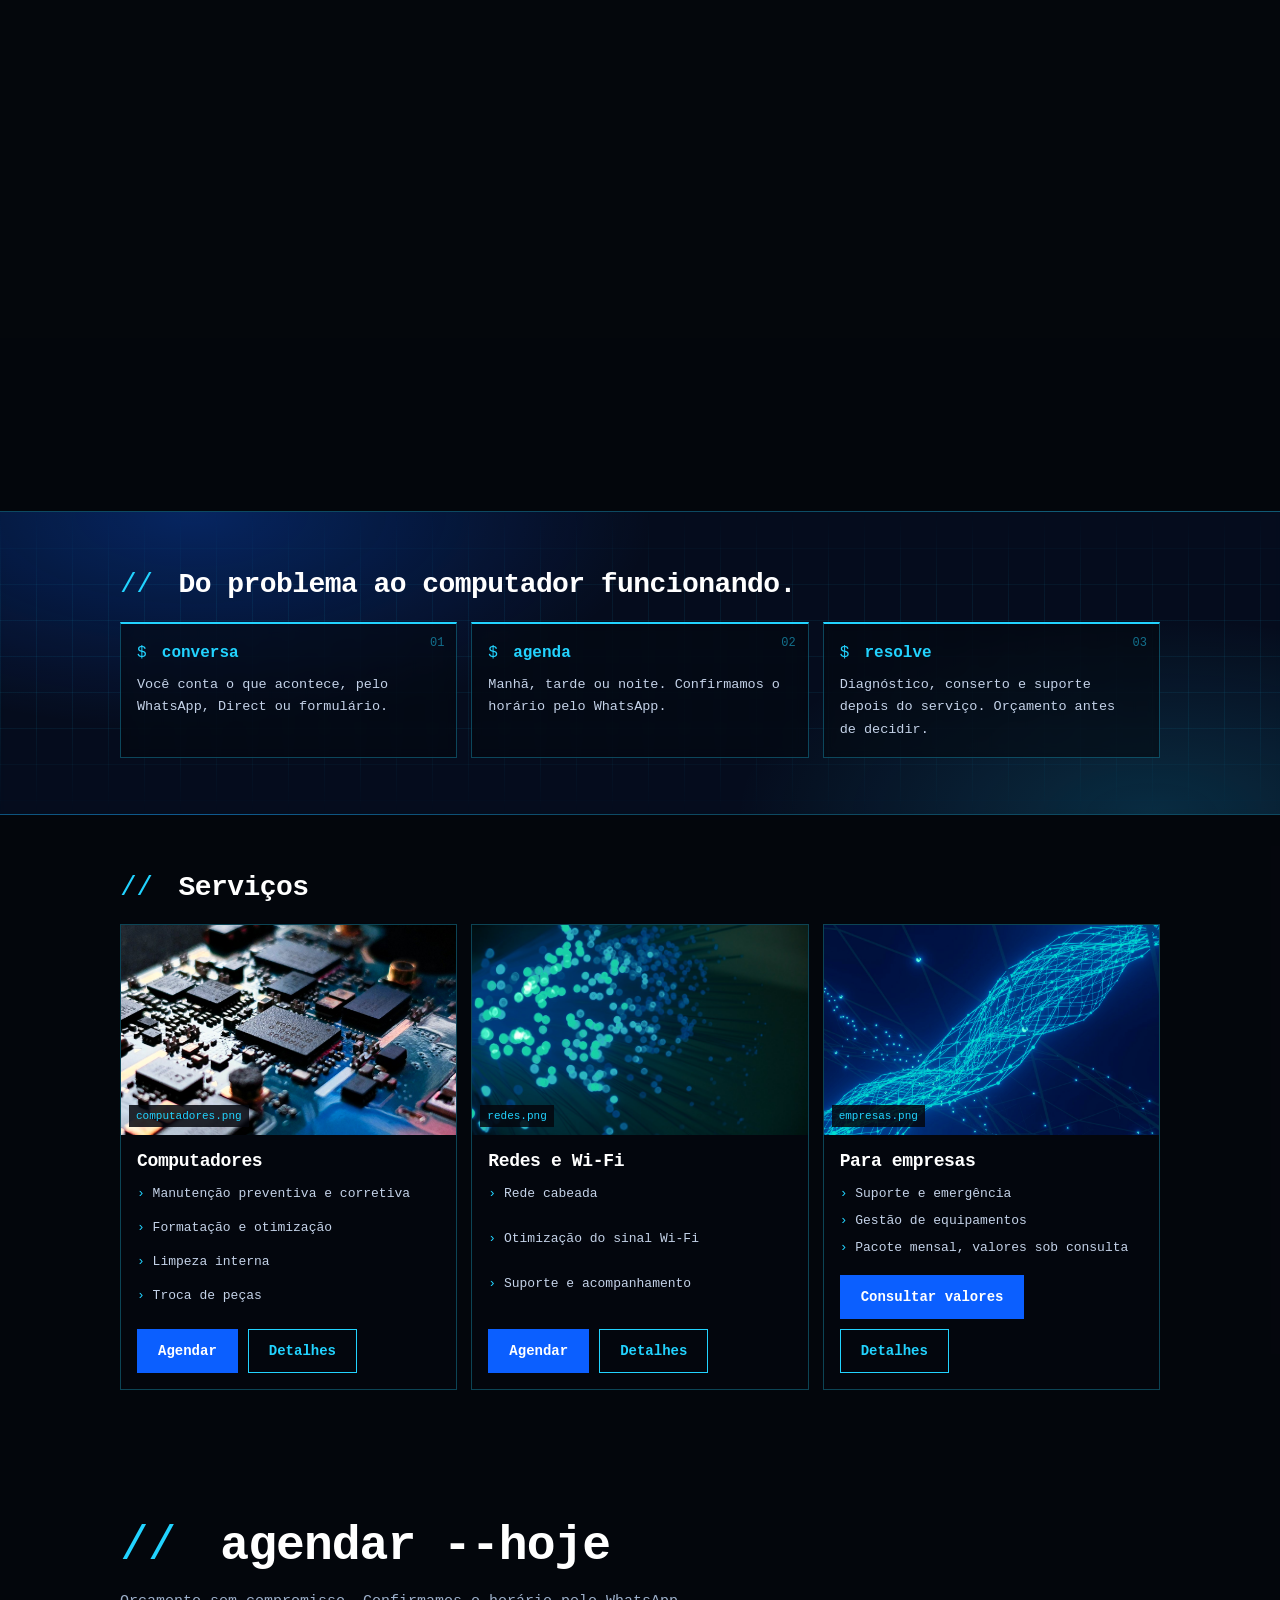
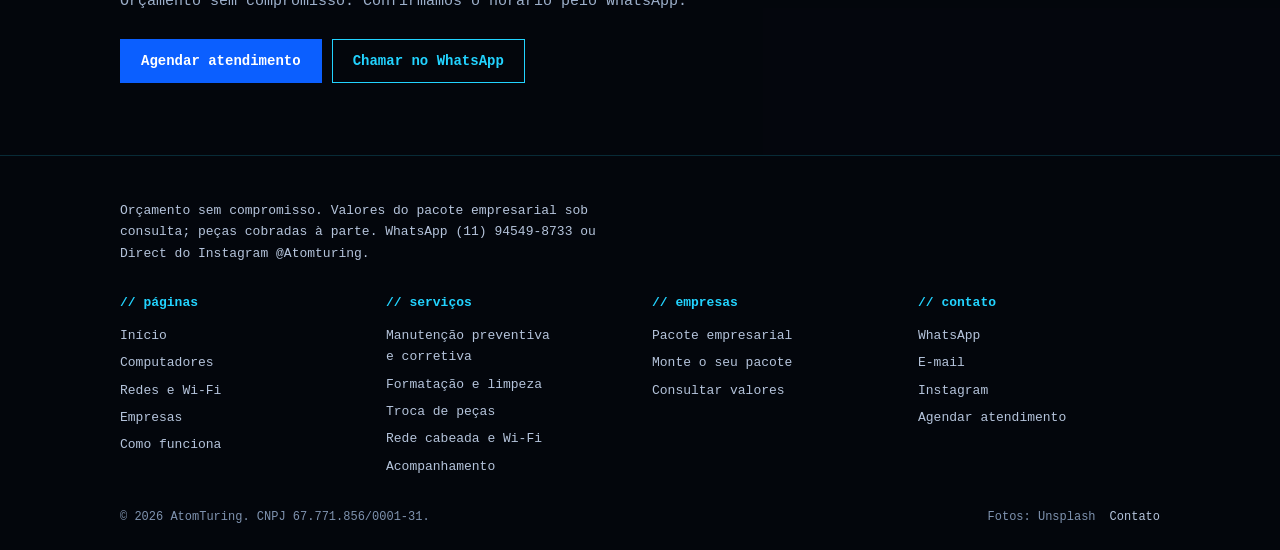
==== commit 5e39f5c4: "Ajusta logo com anel de fundo, seção fixa sem corte, fundo translúcido nas áreas claras e menos espa" ====
--- a/site/index.html
+++ b/site/index.html
@@ -48,13 +48,13 @@
       <p class="pin__tag"><span id="ptag">Computadores</span></p>
       <div class="btns"><a class="btn" id="pgo" href="agendar.html?s=Atualiza%C3%A7%C3%A3o%20e%20otimiza%C3%A7%C3%A3o%2CLimpeza%2CFormata%C3%A7%C3%A3o#agendar">Agendar este atendimento</a></div></div>
     </div>
-    <div class="pin__m"><div class="pin__img"><img src="assets/tech/pc-lento.jpg" width="1400" height="933" alt="Placa de circuito azul escura com contatos dourados" data-i="0" class=on><img src="assets/tech/calor.jpg" width="1400" height="933" alt="Placa eletrônica azul-turquesa com componentes" loading=lazy data-i="1"><img src="assets/tech/peca.jpg" width="1400" height="933" alt="Chips e componentes sobre uma placa azul" loading=lazy data-i="2"><img src="assets/tech/wifi.jpg" width="1400" height="933" alt="Fibras ópticas com pontos de luz azul" loading=lazy data-i="3"><img src="assets/tech/cabos.jpg" width="1400" height="933" alt="Fios de luz azul sobre fundo escuro" loading=lazy data-i="4"><img src="assets/tech/dados.jpg" width="1400" height="933" alt="Malha de rede azul com pontos conectados" loading=lazy data-i="5"><span class="pin__scan" aria-hidden="true"></span><span class="pin__cap" id="pcap" aria-hidden="true">Computadores</span></div><div class="pin__ticks" aria-hidden="true"><i data-i="0" class=on></i><i data-i="1"></i><i data-i="2"></i><i data-i="3"></i><i data-i="4"></i><i data-i="5"></i></div></div>
+    <div class="pin__m"><div class="pin__img"><img src="assets/tech/pc-lento.jpg" width="1400" height="933" alt="Placa de circuito azul escura com contatos dourados" data-i="0" class=on><img src="assets/tech/calor.jpg" width="1400" height="933" alt="Placa eletrônica azul-turquesa com componentes" loading=lazy data-i="1"><img src="assets/tech/peca.jpg" width="1400" height="933" alt="Chips e componentes sobre uma placa azul" loading=lazy data-i="2"><img src="assets/tech/wifi.jpg" width="1400" height="933" alt="Fibras ópticas com pontos de luz azul" loading=lazy data-i="3"><img src="assets/tech/cabos.jpg" width="1400" height="933" alt="Fios de luz azul sobre fundo escuro" loading=lazy data-i="4"><img src="assets/tech/dados.jpg" width="1400" height="933" alt="Malha de rede azul com pontos conectados" loading=lazy data-i="5"><span class="pin__scan" aria-hidden="true"></span><span class="pin__cap" id="pcap" aria-hidden="true">pc-lento.jpg</span></div><div class="pin__ticks" aria-hidden="true"><i data-i="0" class=on></i><i data-i="1"></i><i data-i="2"></i><i data-i="3"></i><i data-i="4"></i><i data-i="5"></i></div></div>
     <span class="pin__wire" id="wire" aria-hidden="true"></span>
   </div></div>
 </section>
 <script id="pdata" type="application/json">[{"t": "Computador lento ou travando", "d": "Otimização do sistema e limpeza interna. Se for preciso, formatação.", "g": "Atualização e otimização,Limpeza,Formatação", "p": "pc-lento", "tag": "Computadores"}, {"t": "Esquenta e faz barulho", "d": "Limpeza interna de ventoinhas e coolers para baixar a temperatura.", "g": "Limpeza", "p": "calor", "tag": "Computadores"}, {"t": "Peça com defeito", "d": "Diagnóstico, instalação e teste. Você aprova a peça antes.", "g": "Troca de peças", "p": "peca", "tag": "Computadores"}, {"t": "Wi‑Fi fraco ou caindo", "d": "Configuração do roteador e otimização do sinal onde você usa.", "g": "Wi-Fi", "p": "wifi", "tag": "Redes e Wi‑Fi"}, {"t": "Rede bagunçada", "d": "Instalação e configuração de rede cabeada, com cabos e pontos no lugar.", "g": "Rede cabeada", "p": "cabos", "tag": "Redes e Wi‑Fi"}, {"t": "Preciso para minha empresa", "d": "Pacote mensal fechado com suporte, emergência e gestão de equipamentos. Valores sob consulta.", "g": "Pacote empresarial", "p": "dados", "tag": "Empresas"}]</script>
 <section class="steps"><div class="wrap"><h2><span class="c" aria-hidden="true">//</span> Do problema ao computador funcionando.</h2><div class="term3 rv"><div class="term"><p class="term__b"><span class="c">$</span> conversa</p><p>Você conta o que acontece, pelo WhatsApp, Direct ou formulário.</p></div><div class="term"><p class="term__b"><span class="c">$</span> agenda</p><p>Manhã, tarde ou noite. Confirmamos o horário pelo WhatsApp.</p></div><div class="term"><p class="term__b"><span class="c">$</span> resolve</p><p>Diagnóstico, conserto e suporte depois do serviço. Orçamento antes de decidir.</p></div></div></div></section>
-<section class="dark svcs"><div class="wrap"><h2><span class="c" aria-hidden="true">//</span> Serviços</h2><div class="svc3"><article class="svc rv"><figure><img src="assets/tech/peca.jpg" width="1400" height="933" alt="Chips sobre placa azul" loading=lazy></figure><div><h3>Computadores</h3><ul class="ticks"><li>Manutenção preventiva e corretiva</li><li>Formatação e otimização</li><li>Limpeza interna</li><li>Troca de peças</li></ul><div class="btns"><a class="btn" href="agendar.html?s=Manuten%C3%A7%C3%A3o%20preventiva%20e%20corretiva#agendar">Agendar</a><a class="btn btn--ghost" href="computadores.html">Detalhes</a></div></div></article><article class="svc rv"><figure><img src="assets/tech/wifi.jpg" width="1400" height="933" alt="Fibras ópticas azuis" loading=lazy></figure><div><h3>Redes e Wi‑Fi</h3><ul class="ticks"><li>Rede cabeada</li><li>Otimização do sinal Wi‑Fi</li><li>Suporte e acompanhamento</li></ul><div class="btns"><a class="btn" href="agendar.html?s=Rede%20cabeada%2CWi-Fi#agendar">Agendar</a><a class="btn btn--ghost" href="redes.html">Detalhes</a></div></div></article><article class="svc rv"><figure><img src="assets/tech/dados.jpg" width="1400" height="933" alt="Malha de rede azul" loading=lazy></figure><div><h3>Para empresas</h3><ul class="ticks"><li>Suporte e emergência</li><li>Gestão de equipamentos</li><li>Pacote mensal, valores sob consulta</li></ul><div class="btns"><a class="btn" href="https://wa.me/5511945498733?text=Ol%C3%A1%2C%20AtomTuring!%20Quero%20um%20or%C3%A7amento." target="_blank" rel="noopener">Consultar valores<span class="sr-only"> (abre em nova aba)</span></a><a class="btn btn--ghost" href="empresas.html">Detalhes</a></div></div></article></div></div></section>
+<section class="dark svcs"><div class="wrap"><h2><span class="c" aria-hidden="true">//</span> Serviços</h2><div class="svc3"><article class="svc rv"><figure><img src="assets/tech/peca.jpg" width="1400" height="933" alt="Chips sobre placa azul" loading=lazy><figcaption>computadores.png</figcaption></figure><div><h3>Computadores</h3><ul class="ticks"><li>Manutenção preventiva e corretiva</li><li>Formatação e otimização</li><li>Limpeza interna</li><li>Troca de peças</li></ul><div class="btns"><a class="btn" href="agendar.html?s=Manuten%C3%A7%C3%A3o%20preventiva%20e%20corretiva#agendar">Agendar</a><a class="btn btn--ghost" href="computadores.html">Detalhes</a></div></div></article><article class="svc rv"><figure><img src="assets/tech/wifi.jpg" width="1400" height="933" alt="Fibras ópticas azuis" loading=lazy><figcaption>redes.png</figcaption></figure><div><h3>Redes e Wi‑Fi</h3><ul class="ticks"><li>Rede cabeada</li><li>Otimização do sinal Wi‑Fi</li><li>Suporte e acompanhamento</li></ul><div class="btns"><a class="btn" href="agendar.html?s=Rede%20cabeada%2CWi-Fi#agendar">Agendar</a><a class="btn btn--ghost" href="redes.html">Detalhes</a></div></div></article><article class="svc rv"><figure><img src="assets/tech/dados.jpg" width="1400" height="933" alt="Malha de rede azul" loading=lazy><figcaption>empresas.png</figcaption></figure><div><h3>Para empresas</h3><ul class="ticks"><li>Suporte e emergência</li><li>Gestão de equipamentos</li><li>Pacote mensal, valores sob consulta</li></ul><div class="btns"><a class="btn" href="https://wa.me/5511945498733?text=Ol%C3%A1%2C%20AtomTuring!%20Quero%20um%20or%C3%A7amento." target="_blank" rel="noopener">Consultar valores<span class="sr-only"> (abre em nova aba)</span></a><a class="btn btn--ghost" href="empresas.html">Detalhes</a></div></div></article></div></div></section>
 <section class="close dark"><div class="wrap rv"><h2><span class="c" aria-hidden="true">//</span> agendar --hoje</h2><p class="lead">Orçamento sem compromisso. Confirmamos o horário pelo WhatsApp.</p><div class="btns"><a class="btn" href="agendar.html">Agendar atendimento</a><a class="btn btn--ghost" href="https://wa.me/5511945498733?text=Ol%C3%A1%2C%20AtomTuring!%20Quero%20um%20or%C3%A7amento." target="_blank" rel="noopener">Chamar no WhatsApp<span class="sr-only"> (abre em nova aba)</span></a></div></div></section>
 </main>
 <footer class="foot"><div class="foot__in">
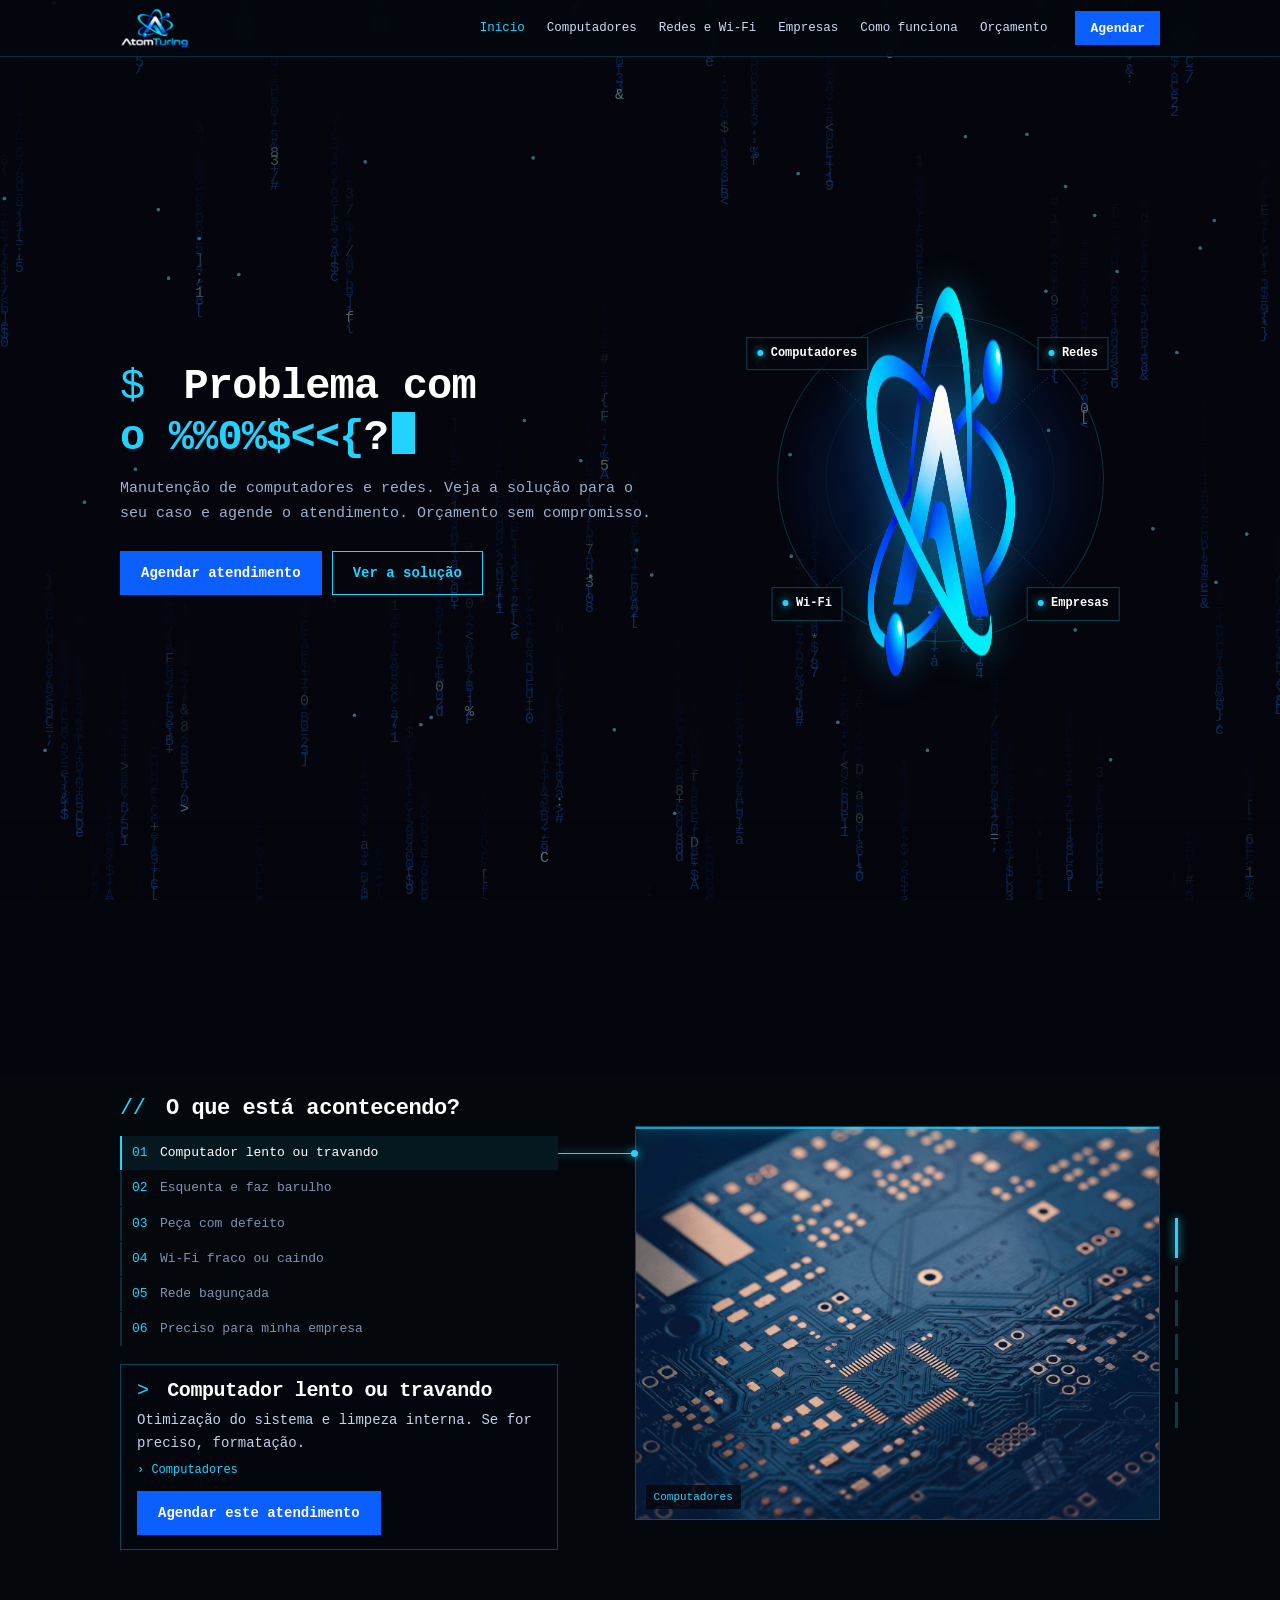
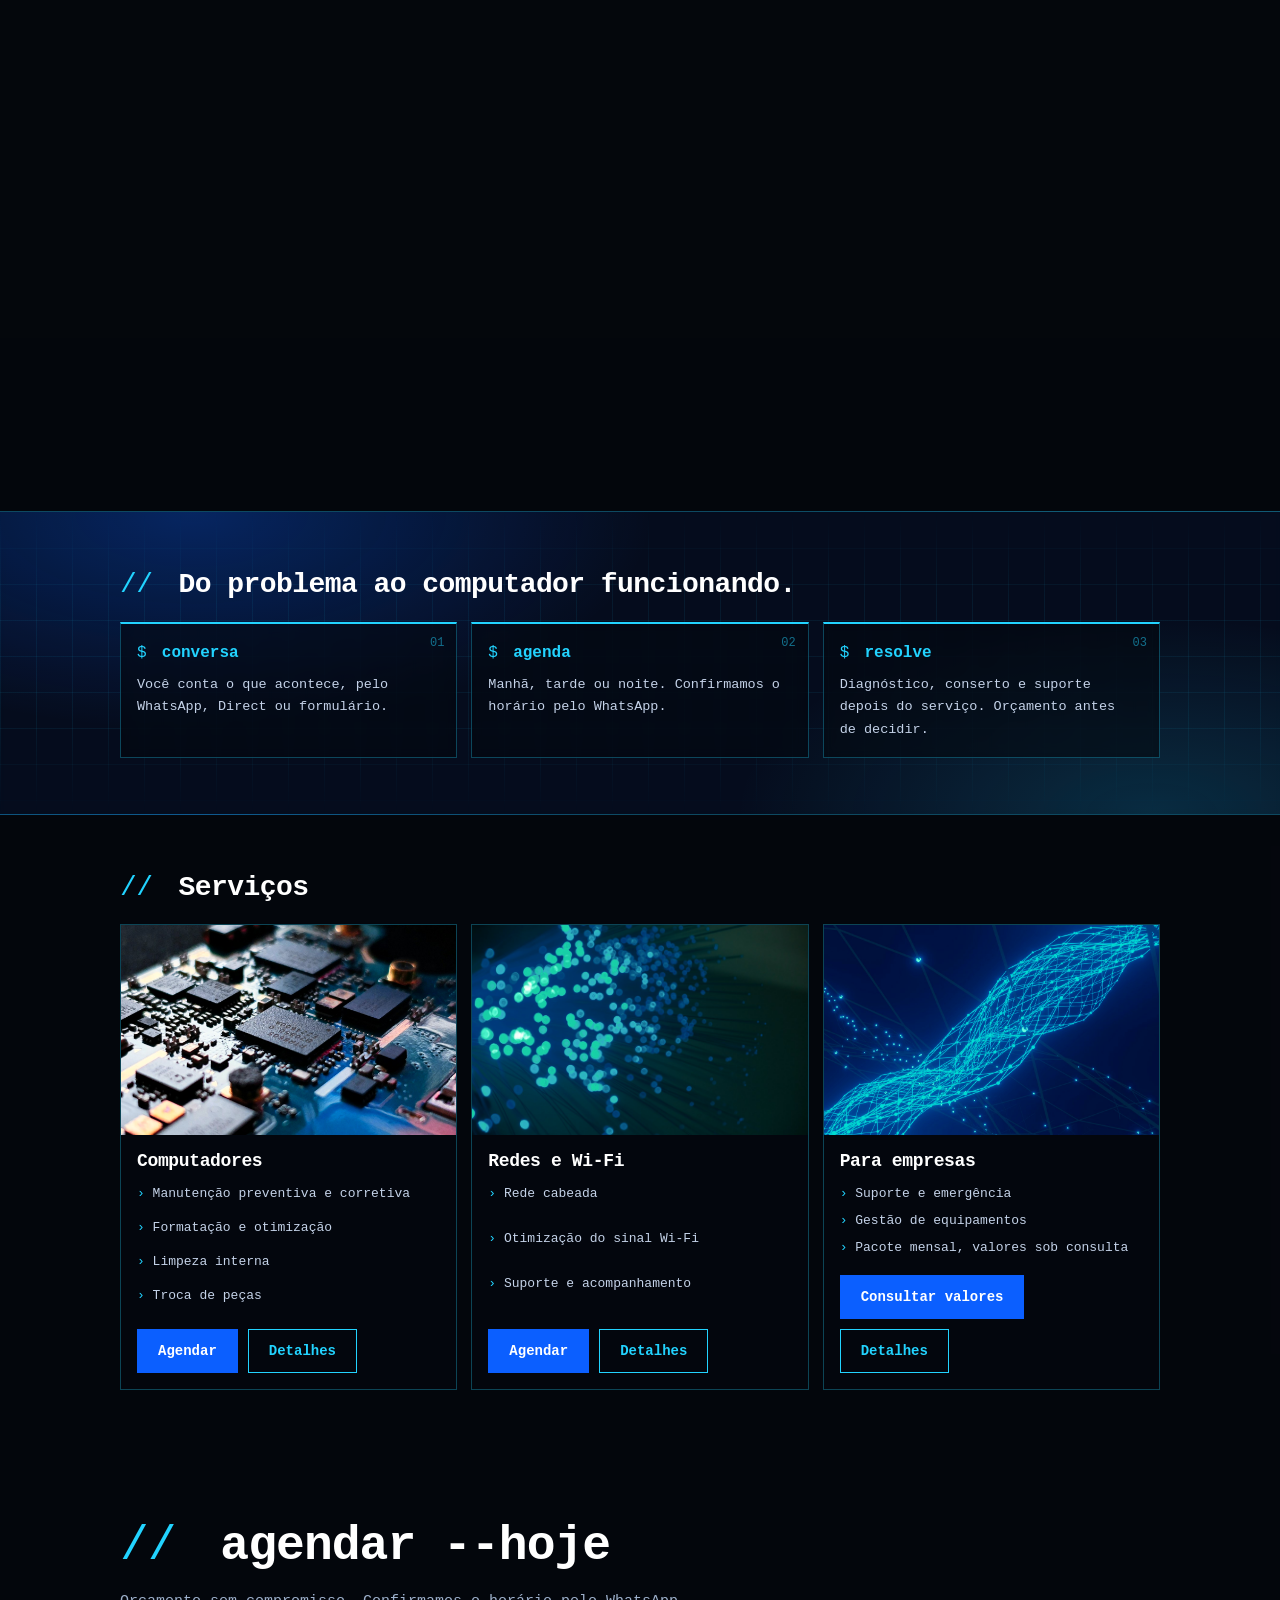
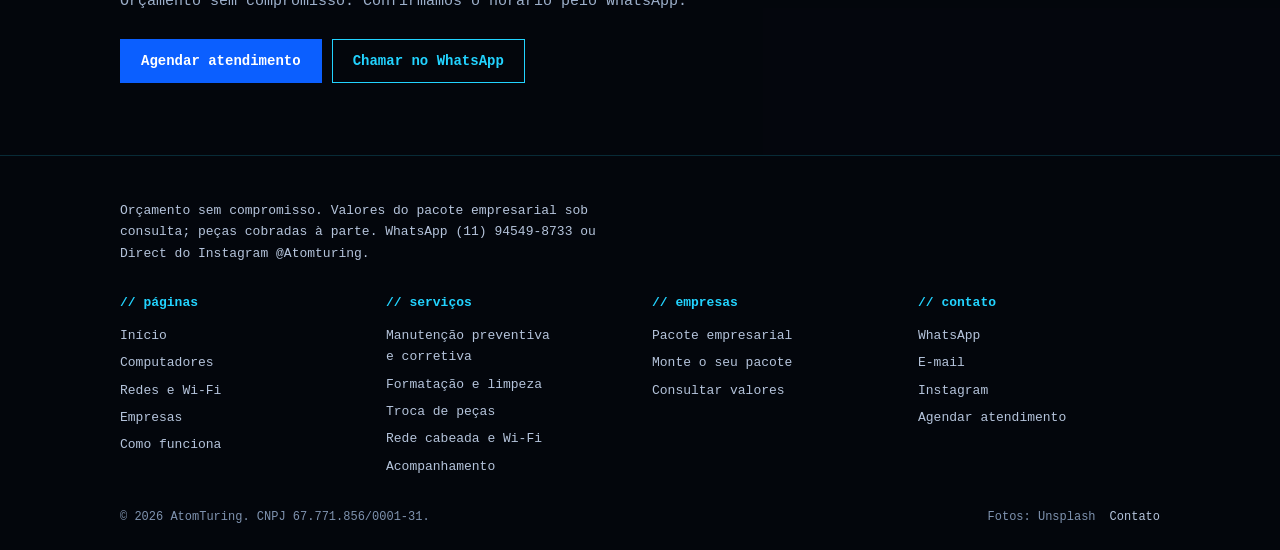
==== commit 7df50b17: "Merge pull request #9 from damascenorb/ajustes-visuais Ajustes visuais: logo, seção fixa sem corte, " ====
--- a/site/index.html
+++ b/site/index.html
@@ -48,13 +48,13 @@
       <p class="pin__tag"><span id="ptag">Computadores</span></p>
       <div class="btns"><a class="btn" id="pgo" href="agendar.html?s=Atualiza%C3%A7%C3%A3o%20e%20otimiza%C3%A7%C3%A3o%2CLimpeza%2CFormata%C3%A7%C3%A3o#agendar">Agendar este atendimento</a></div></div>
     </div>
-    <div class="pin__m"><div class="pin__img"><img src="assets/tech/pc-lento.jpg" width="1400" height="933" alt="Placa de circuito azul escura com contatos dourados" data-i="0" class=on><img src="assets/tech/calor.jpg" width="1400" height="933" alt="Placa eletrônica azul-turquesa com componentes" loading=lazy data-i="1"><img src="assets/tech/peca.jpg" width="1400" height="933" alt="Chips e componentes sobre uma placa azul" loading=lazy data-i="2"><img src="assets/tech/wifi.jpg" width="1400" height="933" alt="Fibras ópticas com pontos de luz azul" loading=lazy data-i="3"><img src="assets/tech/cabos.jpg" width="1400" height="933" alt="Fios de luz azul sobre fundo escuro" loading=lazy data-i="4"><img src="assets/tech/dados.jpg" width="1400" height="933" alt="Malha de rede azul com pontos conectados" loading=lazy data-i="5"><span class="pin__scan" aria-hidden="true"></span><span class="pin__cap" id="pcap" aria-hidden="true">pc-lento.jpg</span></div><div class="pin__ticks" aria-hidden="true"><i data-i="0" class=on></i><i data-i="1"></i><i data-i="2"></i><i data-i="3"></i><i data-i="4"></i><i data-i="5"></i></div></div>
+    <div class="pin__m"><div class="pin__img"><img src="assets/tech/pc-lento.jpg" width="1400" height="933" alt="Placa de circuito azul escura com contatos dourados" data-i="0" class=on><img src="assets/tech/calor.jpg" width="1400" height="933" alt="Placa eletrônica azul-turquesa com componentes" loading=lazy data-i="1"><img src="assets/tech/peca.jpg" width="1400" height="933" alt="Chips e componentes sobre uma placa azul" loading=lazy data-i="2"><img src="assets/tech/wifi.jpg" width="1400" height="933" alt="Fibras ópticas com pontos de luz azul" loading=lazy data-i="3"><img src="assets/tech/cabos.jpg" width="1400" height="933" alt="Fios de luz azul sobre fundo escuro" loading=lazy data-i="4"><img src="assets/tech/dados.jpg" width="1400" height="933" alt="Malha de rede azul com pontos conectados" loading=lazy data-i="5"><span class="pin__scan" aria-hidden="true"></span><span class="pin__cap" id="pcap" aria-hidden="true">Computadores</span></div><div class="pin__ticks" aria-hidden="true"><i data-i="0" class=on></i><i data-i="1"></i><i data-i="2"></i><i data-i="3"></i><i data-i="4"></i><i data-i="5"></i></div></div>
     <span class="pin__wire" id="wire" aria-hidden="true"></span>
   </div></div>
 </section>
 <script id="pdata" type="application/json">[{"t": "Computador lento ou travando", "d": "Otimização do sistema e limpeza interna. Se for preciso, formatação.", "g": "Atualização e otimização,Limpeza,Formatação", "p": "pc-lento", "tag": "Computadores"}, {"t": "Esquenta e faz barulho", "d": "Limpeza interna de ventoinhas e coolers para baixar a temperatura.", "g": "Limpeza", "p": "calor", "tag": "Computadores"}, {"t": "Peça com defeito", "d": "Diagnóstico, instalação e teste. Você aprova a peça antes.", "g": "Troca de peças", "p": "peca", "tag": "Computadores"}, {"t": "Wi‑Fi fraco ou caindo", "d": "Configuração do roteador e otimização do sinal onde você usa.", "g": "Wi-Fi", "p": "wifi", "tag": "Redes e Wi‑Fi"}, {"t": "Rede bagunçada", "d": "Instalação e configuração de rede cabeada, com cabos e pontos no lugar.", "g": "Rede cabeada", "p": "cabos", "tag": "Redes e Wi‑Fi"}, {"t": "Preciso para minha empresa", "d": "Pacote mensal fechado com suporte, emergência e gestão de equipamentos. Valores sob consulta.", "g": "Pacote empresarial", "p": "dados", "tag": "Empresas"}]</script>
 <section class="steps"><div class="wrap"><h2><span class="c" aria-hidden="true">//</span> Do problema ao computador funcionando.</h2><div class="term3 rv"><div class="term"><p class="term__b"><span class="c">$</span> conversa</p><p>Você conta o que acontece, pelo WhatsApp, Direct ou formulário.</p></div><div class="term"><p class="term__b"><span class="c">$</span> agenda</p><p>Manhã, tarde ou noite. Confirmamos o horário pelo WhatsApp.</p></div><div class="term"><p class="term__b"><span class="c">$</span> resolve</p><p>Diagnóstico, conserto e suporte depois do serviço. Orçamento antes de decidir.</p></div></div></div></section>
-<section class="dark svcs"><div class="wrap"><h2><span class="c" aria-hidden="true">//</span> Serviços</h2><div class="svc3"><article class="svc rv"><figure><img src="assets/tech/peca.jpg" width="1400" height="933" alt="Chips sobre placa azul" loading=lazy><figcaption>computadores.png</figcaption></figure><div><h3>Computadores</h3><ul class="ticks"><li>Manutenção preventiva e corretiva</li><li>Formatação e otimização</li><li>Limpeza interna</li><li>Troca de peças</li></ul><div class="btns"><a class="btn" href="agendar.html?s=Manuten%C3%A7%C3%A3o%20preventiva%20e%20corretiva#agendar">Agendar</a><a class="btn btn--ghost" href="computadores.html">Detalhes</a></div></div></article><article class="svc rv"><figure><img src="assets/tech/wifi.jpg" width="1400" height="933" alt="Fibras ópticas azuis" loading=lazy><figcaption>redes.png</figcaption></figure><div><h3>Redes e Wi‑Fi</h3><ul class="ticks"><li>Rede cabeada</li><li>Otimização do sinal Wi‑Fi</li><li>Suporte e acompanhamento</li></ul><div class="btns"><a class="btn" href="agendar.html?s=Rede%20cabeada%2CWi-Fi#agendar">Agendar</a><a class="btn btn--ghost" href="redes.html">Detalhes</a></div></div></article><article class="svc rv"><figure><img src="assets/tech/dados.jpg" width="1400" height="933" alt="Malha de rede azul" loading=lazy><figcaption>empresas.png</figcaption></figure><div><h3>Para empresas</h3><ul class="ticks"><li>Suporte e emergência</li><li>Gestão de equipamentos</li><li>Pacote mensal, valores sob consulta</li></ul><div class="btns"><a class="btn" href="https://wa.me/5511945498733?text=Ol%C3%A1%2C%20AtomTuring!%20Quero%20um%20or%C3%A7amento." target="_blank" rel="noopener">Consultar valores<span class="sr-only"> (abre em nova aba)</span></a><a class="btn btn--ghost" href="empresas.html">Detalhes</a></div></div></article></div></div></section>
+<section class="dark svcs"><div class="wrap"><h2><span class="c" aria-hidden="true">//</span> Serviços</h2><div class="svc3"><article class="svc rv"><figure><img src="assets/tech/peca.jpg" width="1400" height="933" alt="Chips sobre placa azul" loading=lazy></figure><div><h3>Computadores</h3><ul class="ticks"><li>Manutenção preventiva e corretiva</li><li>Formatação e otimização</li><li>Limpeza interna</li><li>Troca de peças</li></ul><div class="btns"><a class="btn" href="agendar.html?s=Manuten%C3%A7%C3%A3o%20preventiva%20e%20corretiva#agendar">Agendar</a><a class="btn btn--ghost" href="computadores.html">Detalhes</a></div></div></article><article class="svc rv"><figure><img src="assets/tech/wifi.jpg" width="1400" height="933" alt="Fibras ópticas azuis" loading=lazy></figure><div><h3>Redes e Wi‑Fi</h3><ul class="ticks"><li>Rede cabeada</li><li>Otimização do sinal Wi‑Fi</li><li>Suporte e acompanhamento</li></ul><div class="btns"><a class="btn" href="agendar.html?s=Rede%20cabeada%2CWi-Fi#agendar">Agendar</a><a class="btn btn--ghost" href="redes.html">Detalhes</a></div></div></article><article class="svc rv"><figure><img src="assets/tech/dados.jpg" width="1400" height="933" alt="Malha de rede azul" loading=lazy></figure><div><h3>Para empresas</h3><ul class="ticks"><li>Suporte e emergência</li><li>Gestão de equipamentos</li><li>Pacote mensal, valores sob consulta</li></ul><div class="btns"><a class="btn" href="https://wa.me/5511945498733?text=Ol%C3%A1%2C%20AtomTuring!%20Quero%20um%20or%C3%A7amento." target="_blank" rel="noopener">Consultar valores<span class="sr-only"> (abre em nova aba)</span></a><a class="btn btn--ghost" href="empresas.html">Detalhes</a></div></div></article></div></div></section>
 <section class="close dark"><div class="wrap rv"><h2><span class="c" aria-hidden="true">//</span> agendar --hoje</h2><p class="lead">Orçamento sem compromisso. Confirmamos o horário pelo WhatsApp.</p><div class="btns"><a class="btn" href="agendar.html">Agendar atendimento</a><a class="btn btn--ghost" href="https://wa.me/5511945498733?text=Ol%C3%A1%2C%20AtomTuring!%20Quero%20um%20or%C3%A7amento." target="_blank" rel="noopener">Chamar no WhatsApp<span class="sr-only"> (abre em nova aba)</span></a></div></div></section>
 </main>
 <footer class="foot"><div class="foot__in">
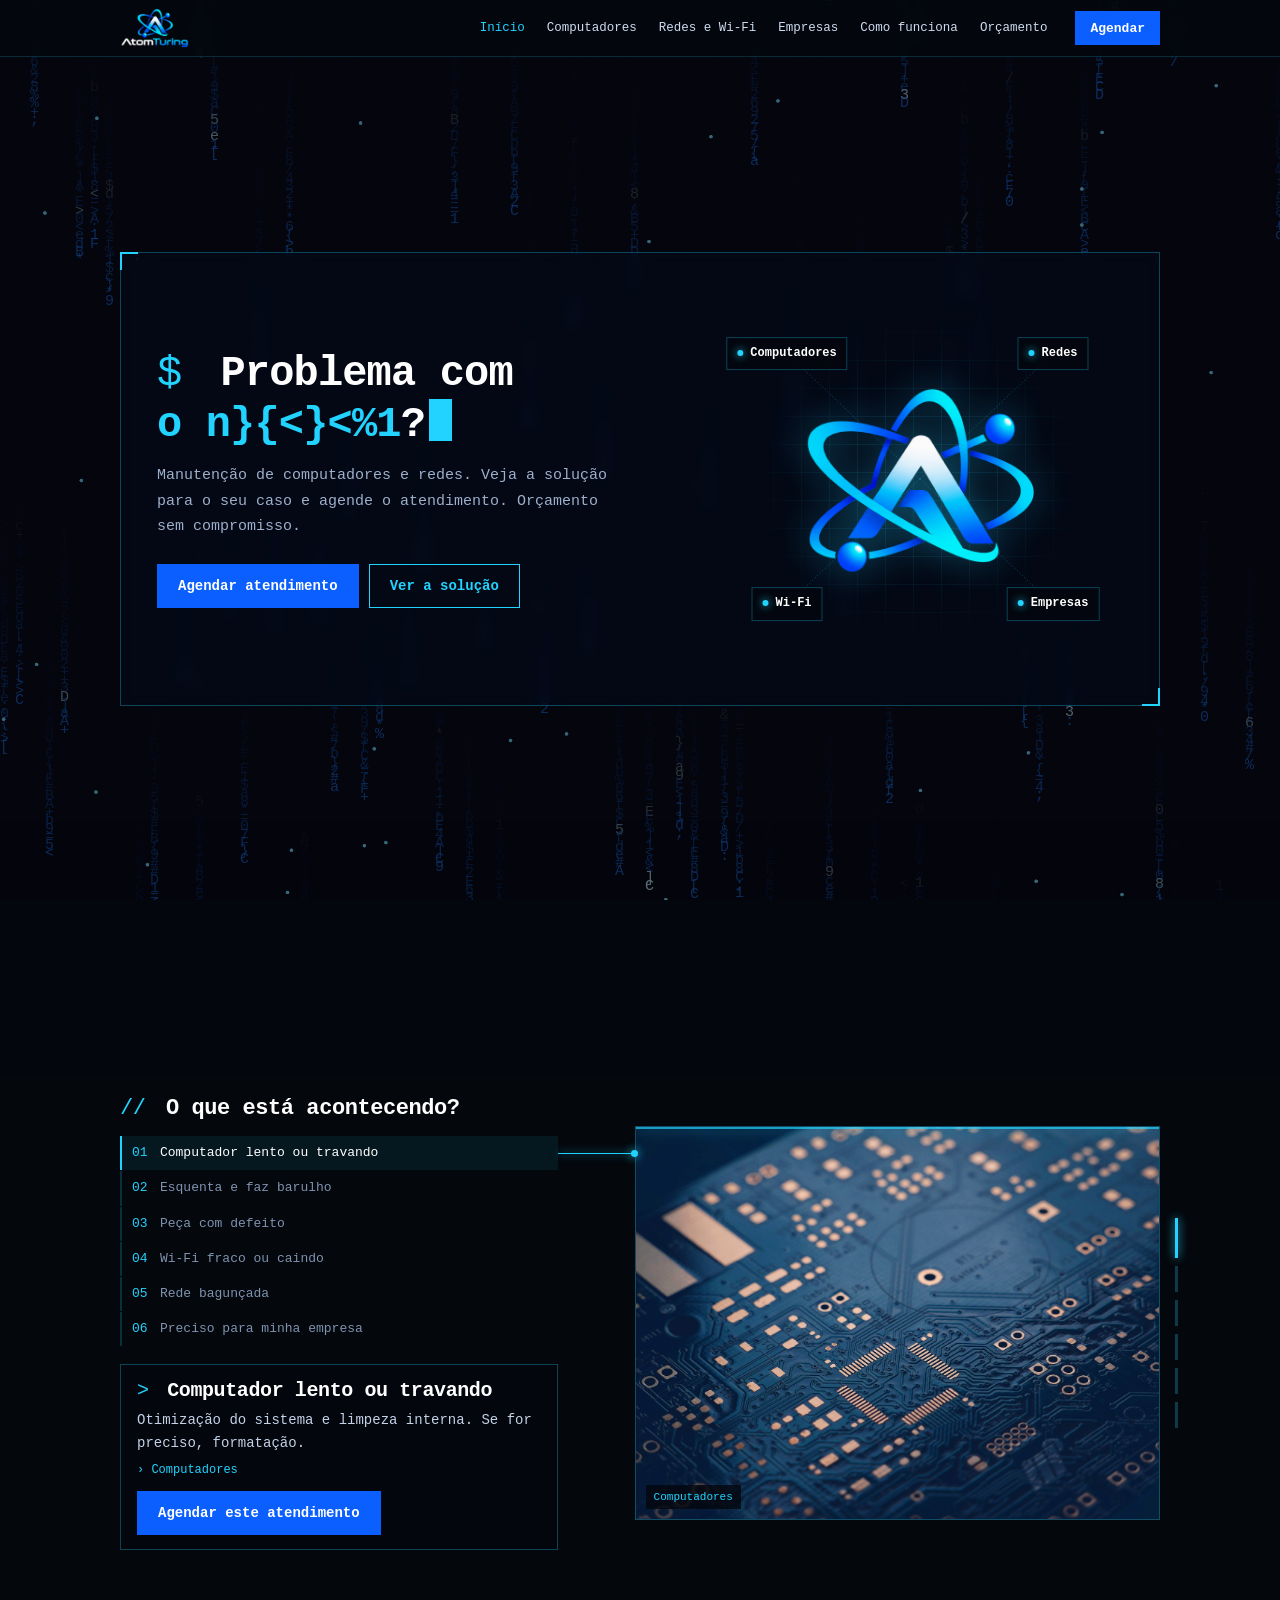
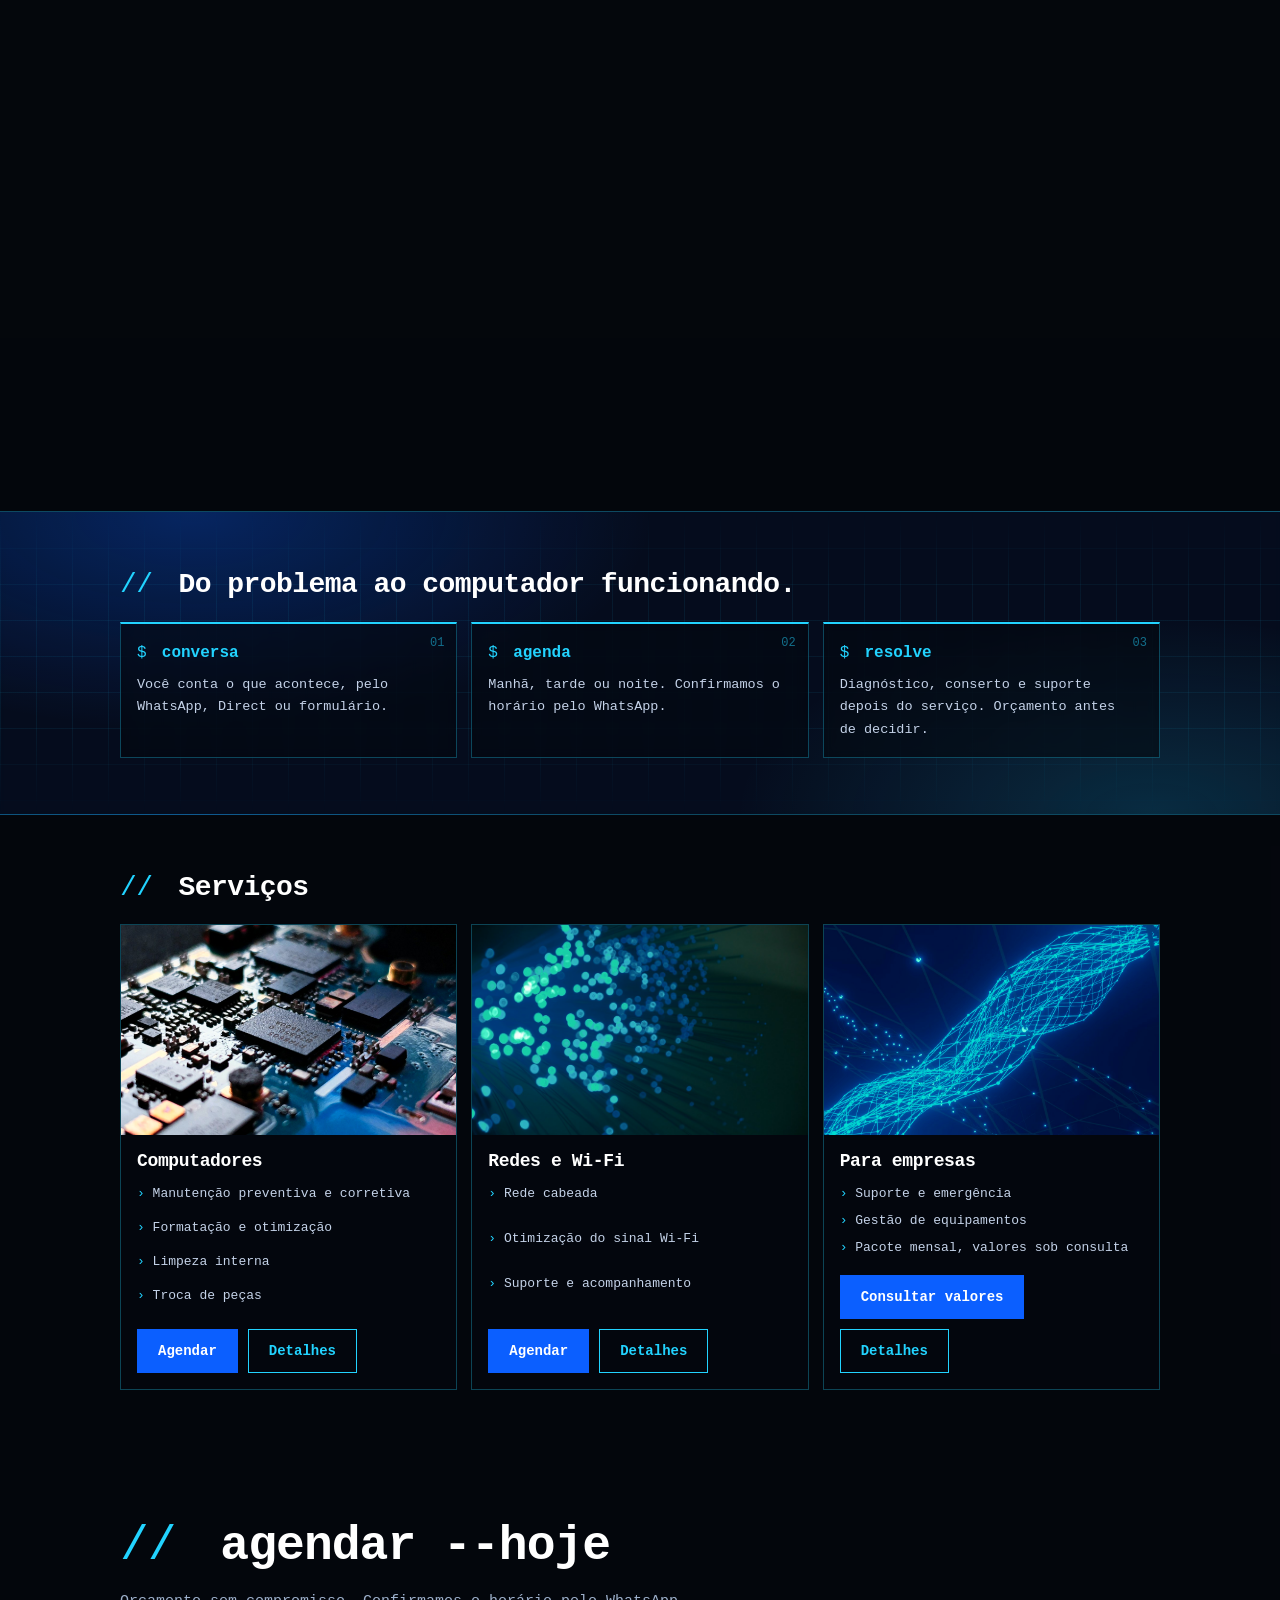
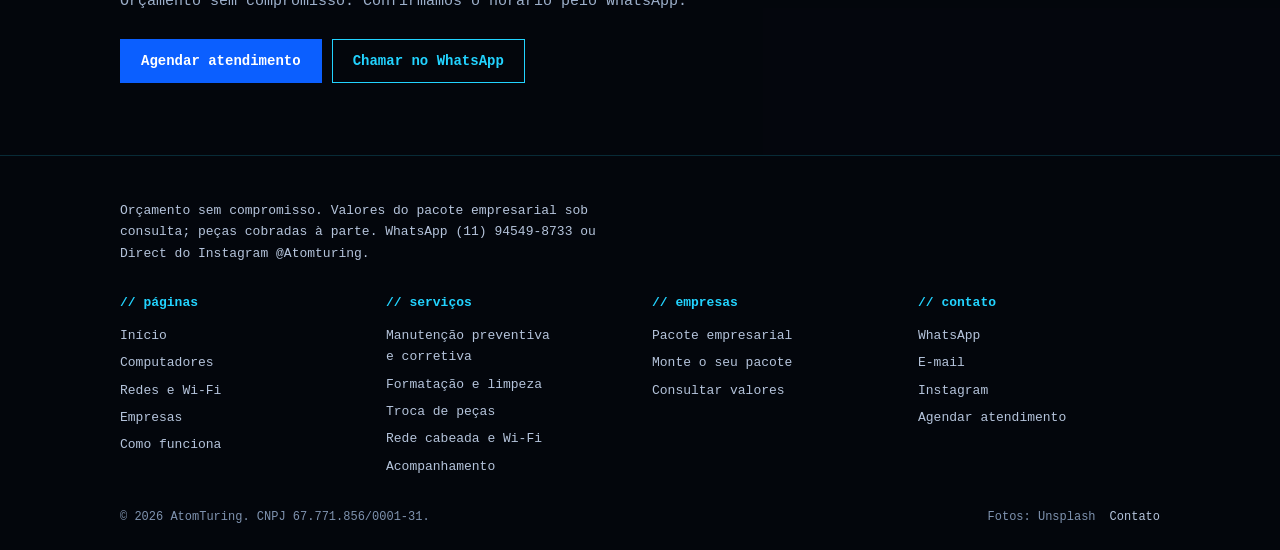
==== commit a7c04a6f: "Hero: logo sem distorção, grade no lugar do círculo, painel translúcido no conteúdo Co-Authored-By: " ====
--- a/site/index.html
+++ b/site/index.html
@@ -27,18 +27,18 @@
   <button class="burger" type="button" aria-label="Abrir menu" aria-controls="menu" aria-expanded="false"><span></span><span></span></button>
 </div></header>
 <main id="conteudo" tabindex="-1">
-<section class="hero dark"><div class="wrap hero__in">
+<section class="hero dark"><div class="wrap"><div class="hero__in glass">
   <div class="hero__txt">
     <h1 class="code rise"><span class="c" aria-hidden="true">$</span> Problema com <span class="word" id="word" data-words="o computador|o notebook|o Wi‑Fi|a rede|a internet">o computador</span>?<span class="cur" aria-hidden="true"></span></h1>
     <p class="lead rise">Manutenção de computadores e redes. Veja a solução para o seu caso e agende o atendimento. Orçamento sem compromisso.</p>
     <div class="btns rise"><a class="btn" href="agendar.html">Agendar atendimento</a><a class="btn btn--ghost" href="#solucoes">Ver a solução</a></div>
   </div>
   <div class="orbit rise" aria-label="Serviços ligados à AtomTuring">
-    <svg class="orbit__svg" viewBox="0 0 100 100" preserveAspectRatio="none" aria-hidden="true"><line x1="50" y1="50" x2="15" y2="17"/><line x1="50" y1="50" x2="85" y2="17"/><line x1="50" y1="50" x2="15" y2="83"/><line x1="50" y1="50" x2="85" y2="83"/><circle cx="50" cy="50" r="30"/><circle cx="50" cy="50" r="42"/></svg>
+    <svg class="orbit__svg" viewBox="0 0 100 100" preserveAspectRatio="none" aria-hidden="true"><line x1="50" y1="50" x2="15" y2="17"/><line x1="50" y1="50" x2="85" y2="17"/><line x1="50" y1="50" x2="15" y2="83"/><line x1="50" y1="50" x2="85" y2="83"/></svg>
     <img class="orbit__logo" src="assets/logos/simbolo-520.png" width="520" height="401" alt="Símbolo da AtomTuring">
     <a class="node n1" href="computadores.html">Computadores</a><a class="node n2" href="redes.html">Redes</a><a class="node n3" href="agendar.html?s=Wi-Fi#agendar">Wi‑Fi</a><a class="node n4" href="empresas.html">Empresas</a>
   </div>
-</div></section>
+</div></div></section>
 <section class="pin dark" id="solucoes" style="--n:6" aria-label="Escolha o seu problema">
   <div class="pin__stage"><div class="wrap pin__grid">
     <div class="pin__l">
--- a/site/css/site.css
+++ b/site/css/site.css
@@ -62,6 +62,9 @@
 
 /* abertura */
 .hero{padding:clamp(28px,4vw,48px) 0;min-height:calc(100vh - var(--nav));display:flex;align-items:center}
+.glass{position:relative;padding:clamp(20px,3vw,36px);background:rgba(5,12,26,.58);border:1px solid var(--line);-webkit-backdrop-filter:blur(8px);backdrop-filter:blur(8px)}
+.glass::before,.glass::after{content:"";position:absolute;width:16px;height:16px;border:2px solid var(--cyan);pointer-events:none}
+.glass::before{left:-1px;top:-1px;border-right:0;border-bottom:0}.glass::after{right:-1px;bottom:-1px;border-left:0;border-top:0}
 .hero__in{display:grid;grid-template-columns:1.1fr .9fr;gap:clamp(24px,5vw,64px);align-items:center;width:100%}
 .code{line-height:1.15}
 .word{color:var(--cyan);white-space:nowrap}
@@ -69,12 +72,10 @@
 @keyframes blink{50%{opacity:0}}
 .orbit{position:relative;aspect-ratio:1;max-width:380px;width:100%;margin:0 auto}
 .orbit__svg{position:absolute;inset:0;width:100%;height:100%}
-.orbit::before{content:"";position:absolute;inset:7%;border-radius:50%;background:radial-gradient(circle,rgba(11,95,255,.28),rgba(11,95,255,.08) 55%,transparent 72%);border:1px solid rgba(34,211,255,.22);-webkit-backdrop-filter:blur(4px);backdrop-filter:blur(4px)}
-.orbit__svg circle{fill:none;stroke:var(--cyan);stroke-width:.3;opacity:.25;vector-effect:non-scaling-stroke}
-.orbit__svg circle+circle{stroke-dasharray:1 3;opacity:.35}
+.orbit::before{content:"";position:absolute;inset:4%;background-image:linear-gradient(rgba(34,211,255,.09) 1px,transparent 1px),linear-gradient(90deg,rgba(34,211,255,.09) 1px,transparent 1px);background-size:28px 28px;-webkit-mask-image:radial-gradient(closest-side,#000 40%,transparent 100%);mask-image:radial-gradient(closest-side,#000 40%,transparent 100%)}
 .orbit__svg line{stroke:var(--cyan);stroke-width:.4;stroke-dasharray:1.5 2;opacity:.65;animation:flow 2.4s linear infinite;vector-effect:non-scaling-stroke}
 @keyframes flow{to{stroke-dashoffset:-14}}
-.orbit__logo{position:absolute;left:50%;top:50%;width:42%;transform:translate(-50%,-50%);filter:drop-shadow(0 0 18px rgba(34,211,255,.4));animation:float 6s ease-in-out infinite}
+.orbit__logo{position:absolute;left:50%;top:50%;width:64%;height:auto;transform:translate(-50%,-50%);filter:drop-shadow(0 0 18px rgba(34,211,255,.4));animation:float 6s ease-in-out infinite}
 @keyframes float{50%{transform:translate(-50%,-54%)}}
 .node{position:absolute;transform:translate(-50%,-50%);white-space:nowrap;padding:6px 10px;border:1px solid var(--line);background:rgba(4,7,13,.8);font-size:12px;font-weight:600;transition:border-color .2s,background-color .2s,color .2s}
 .node::before{content:"";display:inline-block;width:6px;height:6px;margin-right:7px;border-radius:50%;background:var(--cyan);box-shadow:0 0 8px var(--cyan)}
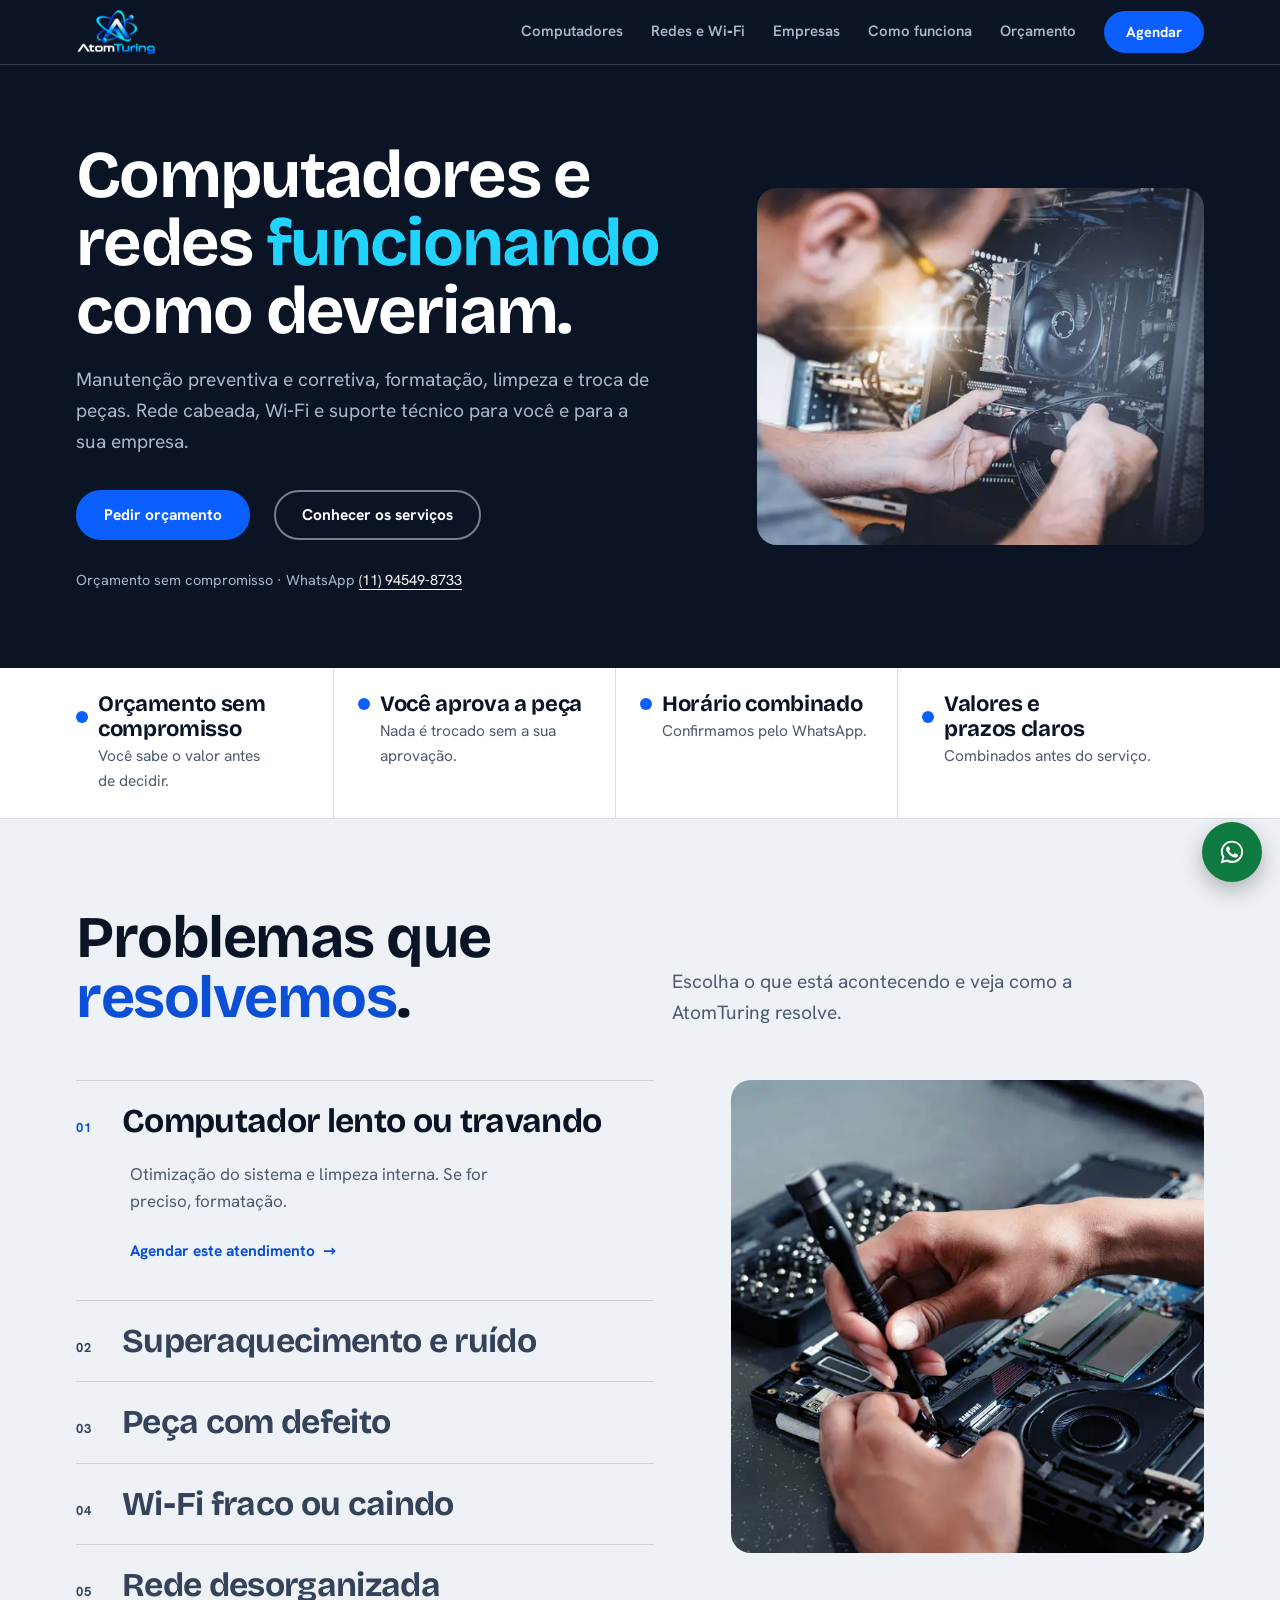
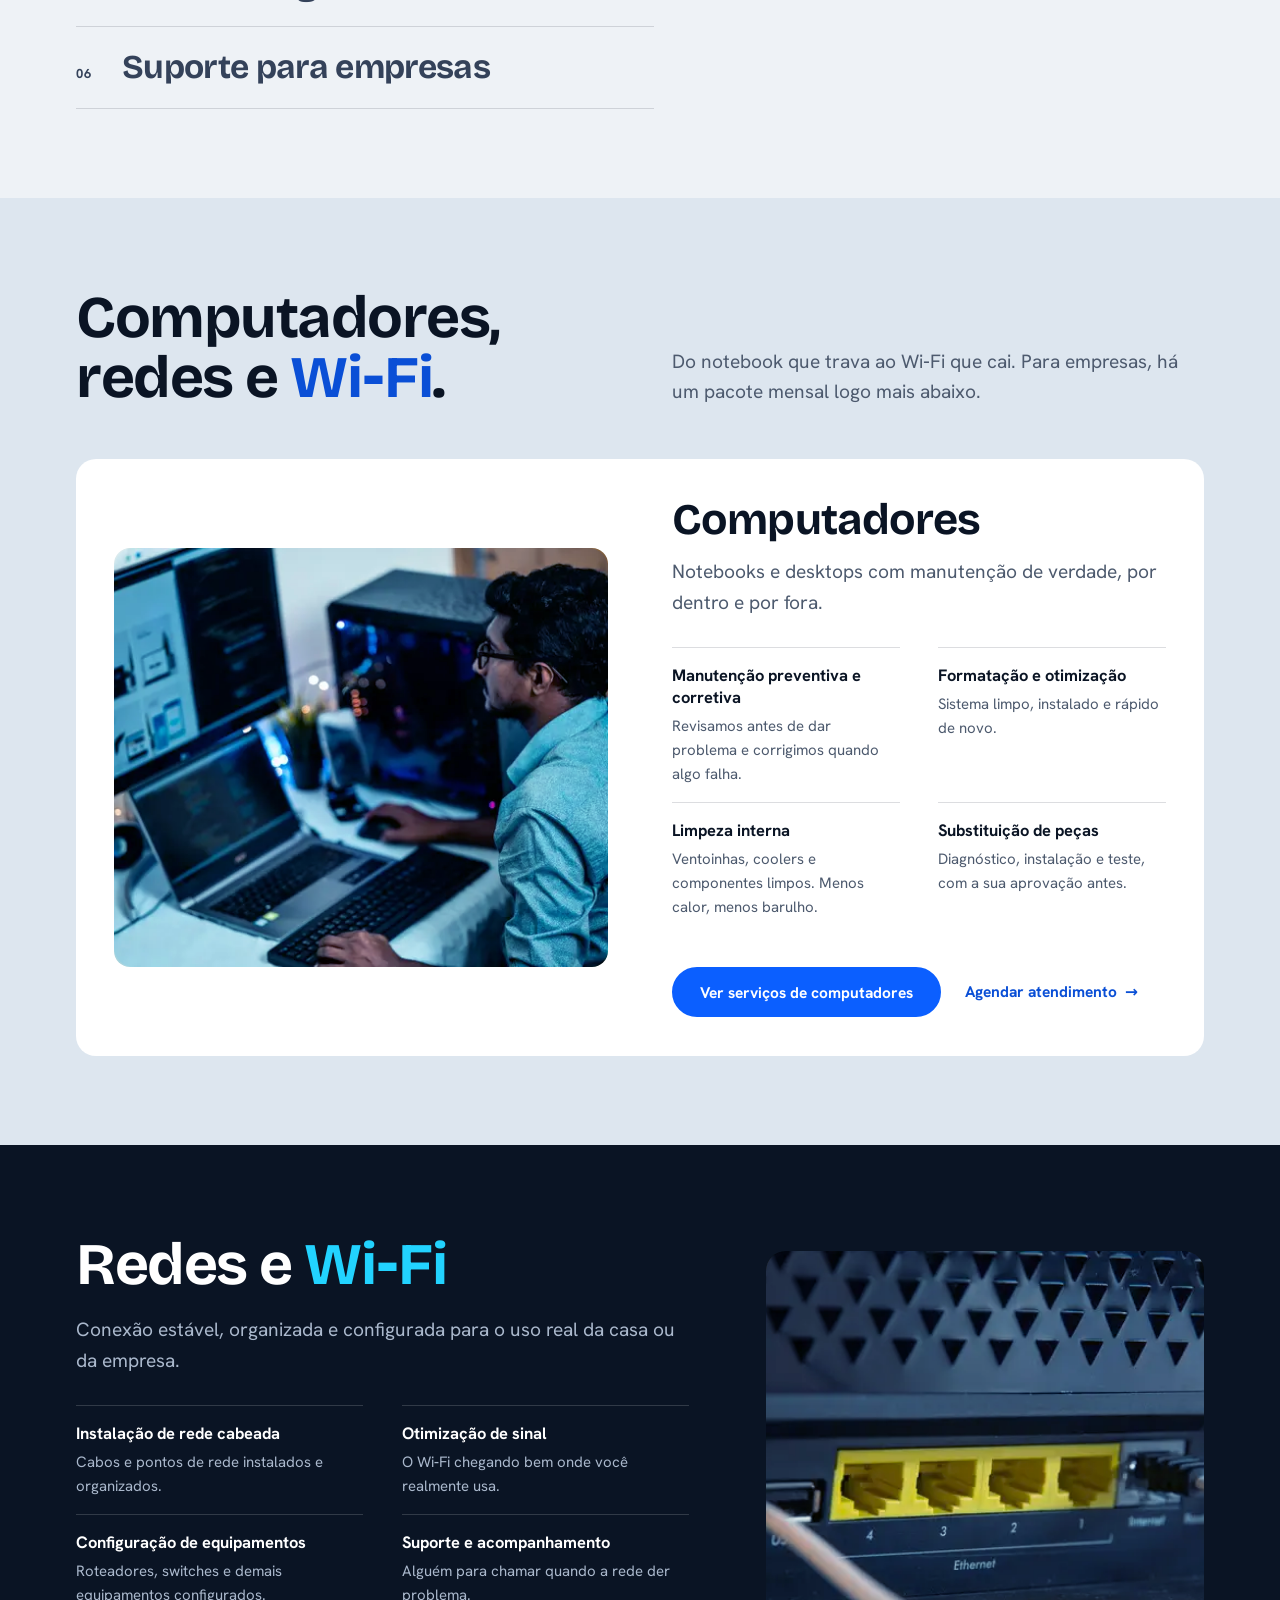
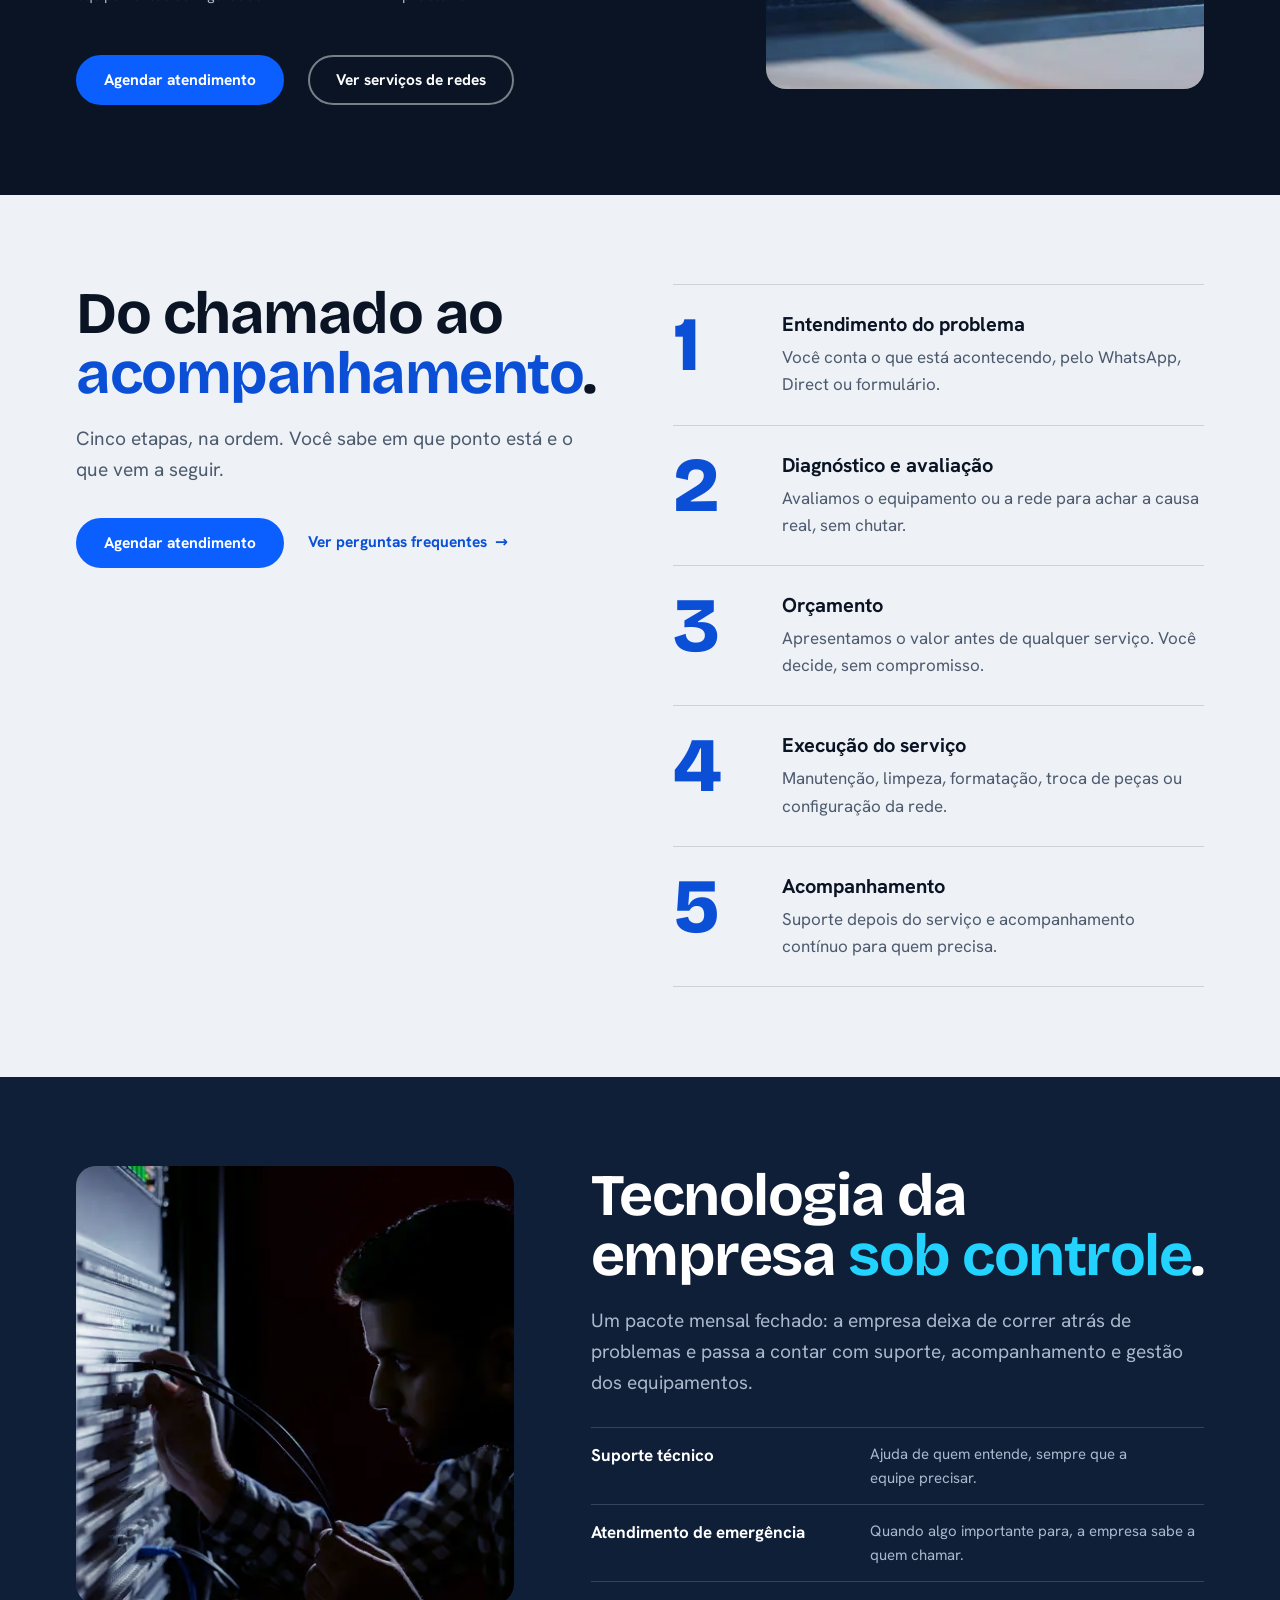
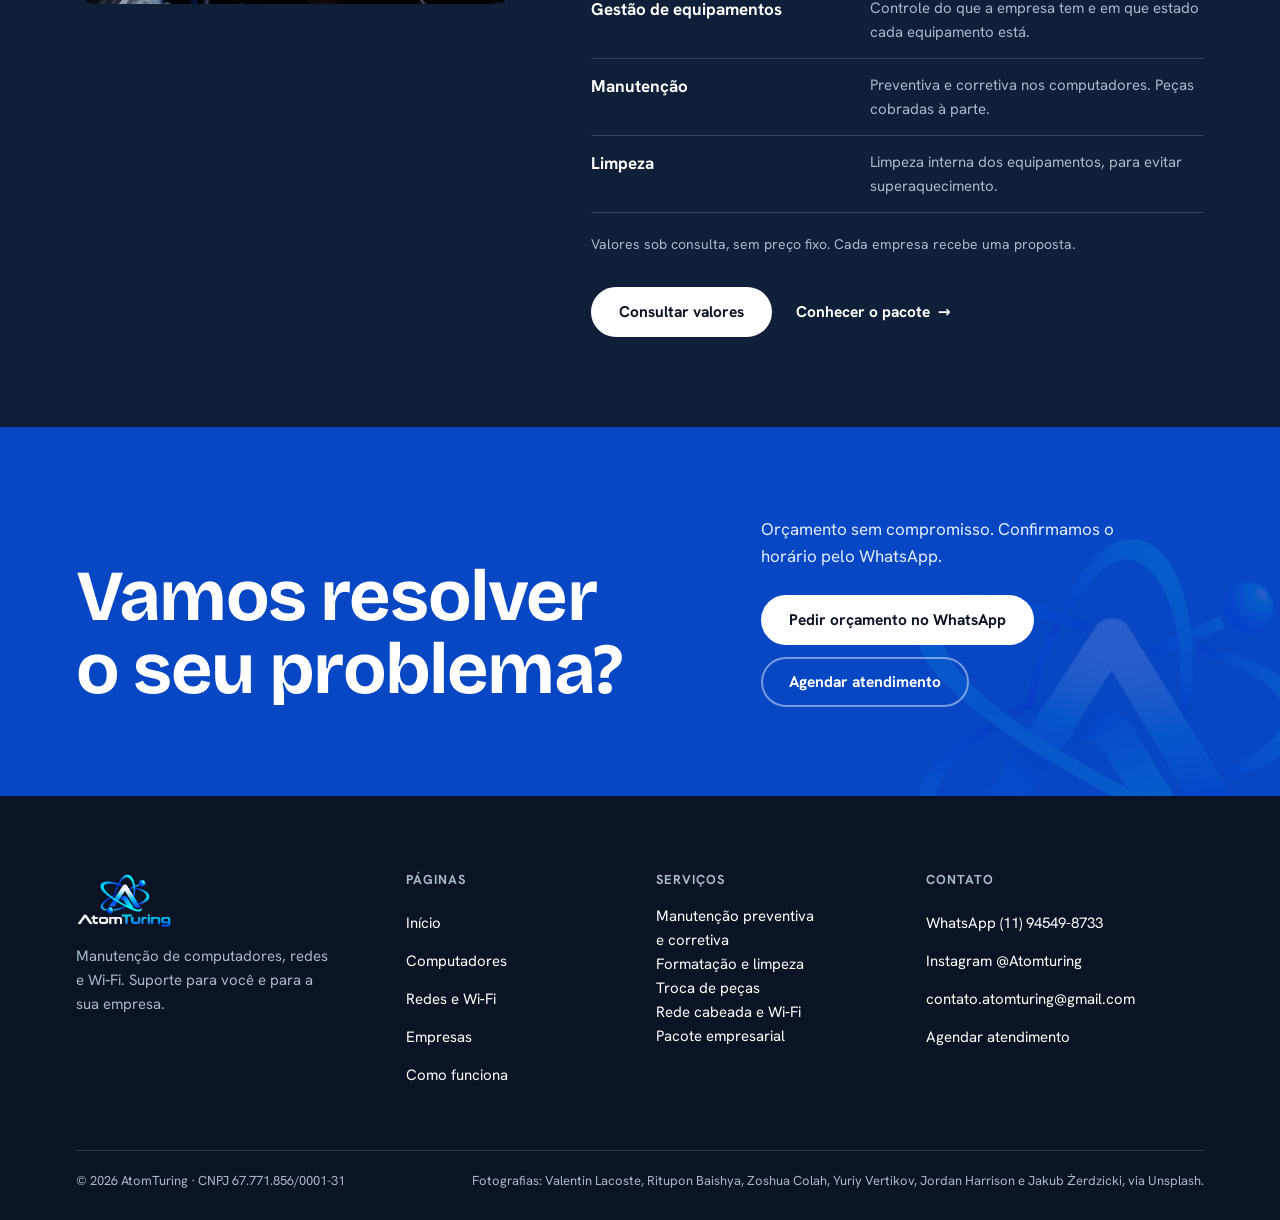
==== commit 93d22cb6: "Redesenho v2: base clara, fotos reais de técnico e rede, herói com rosto, pledge, páginas internas m" ====
--- a/site/index.html
+++ b/site/index.html
@@ -3,71 +3,98 @@
 <head>
 <meta charset="utf-8">
 <meta name="viewport" content="width=device-width, initial-scale=1, viewport-fit=cover">
-<title>AtomTuring — Manutenção de computadores e redes</title>
-<meta name="description" content="Problema no computador, no Wi-Fi ou na rede? Veja a solução e agende o atendimento. Orçamento sem compromisso.">
-<meta name="theme-color" content="#04070d">
+<title>AtomTuring — Manutenção de computadores, redes e Wi‑Fi</title>
+<meta name="description" content="Manutenção preventiva e corretiva, formatação, limpeza, troca de peças, rede cabeada e Wi-Fi. Suporte técnico para você e para a sua empresa. Orçamento sem compromisso.">
+<link rel="canonical" href="https://atomturing.vercel.app/">
+<meta name="theme-color" content="#0a1424">
 <meta property="og:type" content="website">
 <meta property="og:locale" content="pt_BR">
 <meta property="og:site_name" content="AtomTuring">
-<meta property="og:title" content="AtomTuring — Manutenção de computadores e redes">
-<meta property="og:description" content="Problema no computador, no Wi-Fi ou na rede? Veja a solução e agende o atendimento. Orçamento sem compromisso.">
+<meta property="og:title" content="AtomTuring — Manutenção de computadores, redes e Wi‑Fi">
+<meta property="og:description" content="Manutenção preventiva e corretiva, formatação, limpeza, troca de peças, rede cabeada e Wi-Fi. Suporte técnico para você e para a sua empresa. Orçamento sem compromisso.">
+<meta property="og:url" content="https://atomturing.vercel.app/">
+<meta property="og:image" content="https://atomturing.vercel.app/assets/photos/tecnico-pc-1200.webp">
+<meta name="twitter:card" content="summary_large_image">
 <link rel="icon" type="image/png" href="assets/favicon.png">
-<link rel="preload" href="assets/fonts/jbmono.woff2" as="font" type="font/woff2" crossorigin>
+<link rel="preload" href="assets/fonts/display.woff2" as="font" type="font/woff2" crossorigin>
+<link rel="preload" href="assets/fonts/sans.woff2" as="font" type="font/woff2" crossorigin>
 <script>document.documentElement.classList.add("js")</script>
 <link rel="stylesheet" href="css/site.css">
-<script type="application/ld+json">{"@context":"https://schema.org","@type":"ProfessionalService","name":"AtomTuring","description":"Manutenção de computadores e redes: manutenção preventiva e corretiva, formatação, limpeza, troca de peças, rede cabeada, Wi-Fi e pacote empresarial.","email":"contato.atomturing@gmail.com","telephone":"+55 11 94549-8733","taxID":"67.771.856/0001-31","sameAs":["https://instagram.com/Atomturing"]}</script>
+<script type="application/ld+json">{"@context": "https://schema.org", "@type": "ProfessionalService", "name": "AtomTuring", "url": "https://atomturing.vercel.app/", "description": "Manutenção de computadores e redes: manutenção preventiva e corretiva, formatação, limpeza, troca de peças, rede cabeada, Wi-Fi e suporte para empresas.", "email": "contato.atomturing@gmail.com", "telephone": "+55 11 94549-8733", "taxID": "67.771.856/0001-31", "image": "https://atomturing.vercel.app/assets/photos/tecnico-pc-1200.webp", "sameAs": ["https://instagram.com/Atomturing"], "knowsAbout": ["Manutenção de computadores", "Formatação", "Redes cabeadas", "Wi-Fi", "Suporte técnico empresarial"]}</script>
 </head>
 <body>
-<canvas id="bg" aria-hidden="true"></canvas>
 <a class="skip" href="#conteudo">Pular para o conteúdo</a>
-<header class="nav" id="top"><div class="nav__in">
+<header class="nav" id="top"><div class="wrap nav__in">
   <a class="nav__brand" href="index.html" aria-label="AtomTuring, página inicial"><img src="assets/logos/lockup-t-320.png" alt="AtomTuring" width="320" height="185"></a>
-  <nav class="nav__links" id="menu" aria-label="Principal"><a href="index.html" aria-current="page">Início</a><a href="computadores.html">Computadores</a><a href="redes.html">Redes e Wi‑Fi</a><a href="empresas.html">Empresas</a><a href="como-funciona.html">Como funciona</a><a href="orcamento.html">Orçamento</a><a class="nav__ag" href="agendar.html">Agendar atendimento</a></nav>
+  <nav class="nav__links" id="menu" aria-label="Principal"><a href="computadores.html">Computadores</a><a href="redes.html">Redes e Wi‑Fi</a><a href="empresas.html">Empresas</a><a href="como-funciona.html">Como funciona</a><a href="orcamento.html">Orçamento</a><a class="nav__ag" href="agendar.html">Agendar atendimento</a></nav>
   <a class="btn btn--sm nav__cta" href="agendar.html">Agendar</a>
   <button class="burger" type="button" aria-label="Abrir menu" aria-controls="menu" aria-expanded="false"><span></span><span></span></button>
 </div></header>
 <main id="conteudo" tabindex="-1">
-<section class="hero dark"><div class="wrap"><div class="hero__in glass">
+<section class="hero"><div class="wrap hero__in">
   <div class="hero__txt">
-    <h1 class="code rise"><span class="c" aria-hidden="true">$</span> Problema com <span class="word" id="word" data-words="o computador|o notebook|o Wi‑Fi|a rede|a internet">o computador</span>?<span class="cur" aria-hidden="true"></span></h1>
-    <p class="lead rise">Manutenção de computadores e redes. Veja a solução para o seu caso e agende o atendimento. Orçamento sem compromisso.</p>
-    <div class="btns rise"><a class="btn" href="agendar.html">Agendar atendimento</a><a class="btn btn--ghost" href="#solucoes">Ver a solução</a></div>
+    <h1>Computadores e redes <em>funcionando</em> como deveriam.</h1>
+    <p class="lead">Manutenção preventiva e corretiva, formatação, limpeza e troca de peças. Rede cabeada, Wi‑Fi e suporte técnico para você e para a sua empresa.</p>
+    <div class="btns"><a class="btn" href="https://wa.me/5511945498733?text=Ol%C3%A1%2C%20AtomTuring!%20Quero%20um%20or%C3%A7amento." target="_blank" rel="noopener">Pedir orçamento<span class="sr-only"> (abre em nova aba)</span></a><a class="btn btn--line" href="#servicos">Conhecer os serviços</a></div>
+    <p class="hero__note">Orçamento sem compromisso · WhatsApp <a href="https://wa.me/5511945498733?text=Ol%C3%A1%2C%20AtomTuring!%20Quero%20um%20or%C3%A7amento." target="_blank" rel="noopener">(11) 94549-8733<span class="sr-only"> (abre em nova aba)</span></a></p>
   </div>
-  <div class="orbit rise" aria-label="Serviços ligados à AtomTuring">
-    <svg class="orbit__svg" viewBox="0 0 100 100" preserveAspectRatio="none" aria-hidden="true"><line x1="50" y1="50" x2="15" y2="17"/><line x1="50" y1="50" x2="85" y2="17"/><line x1="50" y1="50" x2="15" y2="83"/><line x1="50" y1="50" x2="85" y2="83"/></svg>
-    <img class="orbit__logo" src="assets/logos/simbolo-520.png" width="520" height="401" alt="Símbolo da AtomTuring">
-    <a class="node n1" href="computadores.html">Computadores</a><a class="node n2" href="redes.html">Redes</a><a class="node n3" href="agendar.html?s=Wi-Fi#agendar">Wi‑Fi</a><a class="node n4" href="empresas.html">Empresas</a>
+  <figure class="hero__ph"><img src="assets/photos/tecnico-pc-640.webp" srcset="assets/photos/tecnico-pc-640.webp 640w, assets/photos/tecnico-pc-1200.webp 1200w" sizes="(min-width:1000px) 44vw, 92vw" width="1200" height="800" alt="Técnico de óculos limpando e montando o interior de um computador desktop" style="object-position:38% 45%"></figure>
+</div></section>
+<section class="pledge" aria-label="Nosso combinado"><div class="wrap pledge__in">
+  <p><strong>Orçamento sem compromisso</strong><span>Você sabe o valor antes de decidir.</span></p>
+  <p><strong>Você aprova a peça</strong><span>Nada é trocado sem a sua aprovação.</span></p>
+  <p><strong>Horário combinado</strong><span>Confirmamos pelo WhatsApp.</span></p>
+  <p><strong>Valores e prazos claros</strong><span>Combinados antes do serviço.</span></p>
+</div></section>
+<section class="sec" id="especialidades"><div class="wrap">
+  <div class="sechead rv"><h2>Problemas que <em>resolvemos</em>.</h2><p class="lead">Escolha o que está acontecendo e veja como a AtomTuring resolve.</p></div>
+  <div class="espec rv"><ul class="probs" id="probs"><li class="prob is-on" data-i="0"><h3><button type="button" id="pb0" aria-expanded="true" aria-controls="pp0"><span class="prob__n" aria-hidden="true">01</span><span class="prob__t">Computador lento ou travando</span></button></h3><div class="prob__p" id="pp0" role="region" aria-labelledby="pb0"><div><p>Otimização do sistema e limpeza interna. Se for preciso, formatação.</p><a class="tlink" href="agendar.html?s=Atualiza%C3%A7%C3%A3o%20e%20otimiza%C3%A7%C3%A3o%2CLimpeza%2CFormata%C3%A7%C3%A3o#agendar">Agendar este atendimento <span aria-hidden="true">→</span></a><div class="prob__m"><img src="assets/photos/parafuso-640.webp" srcset="assets/photos/parafuso-640.webp 640w, assets/photos/parafuso-1200.webp 1200w" sizes="(min-width:1000px) 0px, 100vw" width="1200" height="1600" alt="Mãos de um técnico com chave de precisão abrindo um notebook" style="object-position:50% 45%" loading=lazy decoding=async></div></div></div></li><li class="prob" data-i="1"><h3><button type="button" id="pb1" aria-expanded="false" aria-controls="pp1"><span class="prob__n" aria-hidden="true">02</span><span class="prob__t">Superaquecimento e ruído</span></button></h3><div class="prob__p" id="pp1" role="region" aria-labelledby="pb1"><div><p>Limpeza interna de ventoinhas e coolers para baixar a temperatura.</p><a class="tlink" href="agendar.html?s=Limpeza#agendar">Agendar este atendimento <span aria-hidden="true">→</span></a><div class="prob__m"><img src="assets/photos/notebook-interno-640.webp" srcset="assets/photos/notebook-interno-640.webp 640w, assets/photos/notebook-interno-1200.webp 1200w" sizes="(min-width:1000px) 0px, 100vw" width="1200" height="2133" alt="Interior de um notebook com ventoinha e bateria à mostra" style="object-position:50% 12%" loading=lazy decoding=async></div></div></div></li><li class="prob" data-i="2"><h3><button type="button" id="pb2" aria-expanded="false" aria-controls="pp2"><span class="prob__n" aria-hidden="true">03</span><span class="prob__t">Peça com defeito</span></button></h3><div class="prob__p" id="pp2" role="region" aria-labelledby="pb2"><div><p>Diagnóstico, instalação e teste. Você aprova a peça antes.</p><a class="tlink" href="agendar.html?s=Troca%20de%20pe%C3%A7as#agendar">Agendar este atendimento <span aria-hidden="true">→</span></a><div class="prob__m"><img src="assets/photos/bateria-640.webp" srcset="assets/photos/bateria-640.webp 640w, assets/photos/bateria-1200.webp 1200w" sizes="(min-width:1000px) 0px, 100vw" width="1200" height="1500" alt="Mãos trocando a bateria de um notebook aberto sobre a bancada" style="object-position:50% 50%" loading=lazy decoding=async></div></div></div></li><li class="prob" data-i="3"><h3><button type="button" id="pb3" aria-expanded="false" aria-controls="pp3"><span class="prob__n" aria-hidden="true">04</span><span class="prob__t">Wi‑Fi fraco ou caindo</span></button></h3><div class="prob__p" id="pp3" role="region" aria-labelledby="pb3"><div><p>Configuração do roteador e otimização do sinal onde você usa.</p><a class="tlink" href="agendar.html?s=Wi-Fi#agendar">Agendar este atendimento <span aria-hidden="true">→</span></a><div class="prob__m"><img src="assets/photos/wifi-roteador-640.webp" srcset="assets/photos/wifi-roteador-640.webp 640w, assets/photos/wifi-roteador-1200.webp 1200w" sizes="(min-width:1000px) 0px, 100vw" width="1200" height="800" alt="Roteador preto com antenas ao lado de um nó mesh branco" style="object-position:50% 55%" loading=lazy decoding=async></div></div></div></li><li class="prob" data-i="4"><h3><button type="button" id="pb4" aria-expanded="false" aria-controls="pp4"><span class="prob__n" aria-hidden="true">05</span><span class="prob__t">Rede desorganizada</span></button></h3><div class="prob__p" id="pp4" role="region" aria-labelledby="pb4"><div><p>Instalação e configuração de rede cabeada, com cabos e pontos no lugar.</p><a class="tlink" href="agendar.html?s=Rede%20cabeada#agendar">Agendar este atendimento <span aria-hidden="true">→</span></a><div class="prob__m"><img src="assets/photos/rack-servidores-640.webp" srcset="assets/photos/rack-servidores-640.webp 640w, assets/photos/rack-servidores-1200.webp 1200w" sizes="(min-width:1000px) 0px, 100vw" width="1200" height="1800" alt="Rack com switches e cabos de rede organizados" style="object-position:50% 35%" loading=lazy decoding=async></div></div></div></li><li class="prob" data-i="5"><h3><button type="button" id="pb5" aria-expanded="false" aria-controls="pp5"><span class="prob__n" aria-hidden="true">06</span><span class="prob__t">Suporte para empresas</span></button></h3><div class="prob__p" id="pp5" role="region" aria-labelledby="pb5"><div><p>Pacote mensal fechado com suporte, emergência e gestão de equipamentos. Valores sob consulta.</p><a class="tlink" href="agendar.html?s=Pacote%20empresarial#agendar">Agendar este atendimento <span aria-hidden="true">→</span></a><div class="prob__m"><img src="assets/photos/reuniao-640.webp" srcset="assets/photos/reuniao-640.webp 640w, assets/photos/reuniao-1200.webp 1200w" sizes="(min-width:1000px) 0px, 100vw" width="1200" height="800" alt="Dois profissionais conversando diante de um computador em um escritório" style="object-position:40% 50%" loading=lazy decoding=async></div></div></div></li></ul><div class="espec__ph" aria-hidden="true"><img data-i="0" class=on src="assets/photos/parafuso-640.webp" srcset="assets/photos/parafuso-640.webp 640w, assets/photos/parafuso-1200.webp 1200w" sizes="(min-width:1000px) 46vw, 0px" width="1200" height="1600" alt="Mãos de um técnico com chave de precisão abrindo um notebook" style="object-position:50% 45%" loading=lazy decoding=async><img data-i="1" src="assets/photos/notebook-interno-640.webp" srcset="assets/photos/notebook-interno-640.webp 640w, assets/photos/notebook-interno-1200.webp 1200w" sizes="(min-width:1000px) 46vw, 0px" width="1200" height="2133" alt="Interior de um notebook com ventoinha e bateria à mostra" style="object-position:50% 12%" loading=lazy decoding=async><img data-i="2" src="assets/photos/bateria-640.webp" srcset="assets/photos/bateria-640.webp 640w, assets/photos/bateria-1200.webp 1200w" sizes="(min-width:1000px) 46vw, 0px" width="1200" height="1500" alt="Mãos trocando a bateria de um notebook aberto sobre a bancada" style="object-position:50% 50%" loading=lazy decoding=async><img data-i="3" src="assets/photos/wifi-roteador-640.webp" srcset="assets/photos/wifi-roteador-640.webp 640w, assets/photos/wifi-roteador-1200.webp 1200w" sizes="(min-width:1000px) 46vw, 0px" width="1200" height="800" alt="Roteador preto com antenas ao lado de um nó mesh branco" style="object-position:50% 55%" loading=lazy decoding=async><img data-i="4" src="assets/photos/rack-servidores-640.webp" srcset="assets/photos/rack-servidores-640.webp 640w, assets/photos/rack-servidores-1200.webp 1200w" sizes="(min-width:1000px) 46vw, 0px" width="1200" height="1800" alt="Rack com switches e cabos de rede organizados" style="object-position:50% 35%" loading=lazy decoding=async><img data-i="5" src="assets/photos/reuniao-640.webp" srcset="assets/photos/reuniao-640.webp 640w, assets/photos/reuniao-1200.webp 1200w" sizes="(min-width:1000px) 46vw, 0px" width="1200" height="800" alt="Dois profissionais conversando diante de um computador em um escritório" style="object-position:40% 50%" loading=lazy decoding=async></div></div>
+</div></section>
+<section class="sec sec--tint" id="servicos"><div class="wrap">
+  <div class="sechead rv"><h2>Computadores, redes e <em>Wi‑Fi</em>.</h2><p class="lead">Do notebook que trava ao Wi‑Fi que cai. Para empresas, há um pacote mensal logo mais abaixo.</p></div>
+  <div class="svc svc--a">
+    <figure class="svc__ph rv"><img src="assets/photos/estacao-640.webp" srcset="assets/photos/estacao-640.webp 640w, assets/photos/estacao-1200.webp 1200w" sizes="(min-width:1000px) 42vw, 100vw" width="1200" height="800" alt="Profissional trabalhando em um notebook ligado a monitores numa estação de trabalho" style="object-position:62% 50%" loading=lazy decoding=async></figure>
+    <div class="svc__tx rv"><h3 class="svc__t">Computadores</h3><p class="lead">Notebooks e desktops com manutenção de verdade, por dentro e por fora.</p><dl class="dl"><div><dt>Manutenção preventiva e corretiva</dt><dd>Revisamos antes de dar problema e corrigimos quando algo falha.</dd></div><div><dt>Formatação e otimização</dt><dd>Sistema limpo, instalado e rápido de novo.</dd></div><div><dt>Limpeza interna</dt><dd>Ventoinhas, coolers e componentes limpos. Menos calor, menos barulho.</dd></div><div><dt>Substituição de peças</dt><dd>Diagnóstico, instalação e teste, com a sua aprovação antes.</dd></div></dl>
+    <div class="btns"><a class="btn" href="computadores.html">Ver serviços de computadores</a><a class="tlink" href="agendar.html?s=Manuten%C3%A7%C3%A3o%20preventiva%20e%20corretiva#agendar">Agendar atendimento <span aria-hidden="true">→</span></a></div></div>
   </div>
-</div></div></section>
-<section class="pin dark" id="solucoes" style="--n:6" aria-label="Escolha o seu problema">
-  <div class="pin__stage"><div class="wrap pin__grid">
-    <div class="pin__l">
-      <h2><span class="c" aria-hidden="true">//</span> O que está acontecendo?</h2>
-      <ul class="pin__list" id="plist"><li><button type="button" data-i="0" aria-current=true><span class="c" aria-hidden="true">01</span> Computador lento ou travando</button></li><li><button type="button" data-i="1"><span class="c" aria-hidden="true">02</span> Esquenta e faz barulho</button></li><li><button type="button" data-i="2"><span class="c" aria-hidden="true">03</span> Peça com defeito</button></li><li><button type="button" data-i="3"><span class="c" aria-hidden="true">04</span> Wi‑Fi fraco ou caindo</button></li><li><button type="button" data-i="4"><span class="c" aria-hidden="true">05</span> Rede bagunçada</button></li><li><button type="button" data-i="5"><span class="c" aria-hidden="true">06</span> Preciso para minha empresa</button></li></ul>
-      <div class="pin__d" aria-live="polite"><h3 class="pin__t" id="pt"><span class="c" aria-hidden="true">&gt;</span> Computador lento ou travando</h3><p class="pin__s" id="ps">Otimização do sistema e limpeza interna. Se for preciso, formatação.</p>
-      <p class="pin__tag"><span id="ptag">Computadores</span></p>
-      <div class="btns"><a class="btn" id="pgo" href="agendar.html?s=Atualiza%C3%A7%C3%A3o%20e%20otimiza%C3%A7%C3%A3o%2CLimpeza%2CFormata%C3%A7%C3%A3o#agendar">Agendar este atendimento</a></div></div>
-    </div>
-    <div class="pin__m"><div class="pin__img"><img src="assets/tech/pc-lento.jpg" width="1400" height="933" alt="Placa de circuito azul escura com contatos dourados" data-i="0" class=on><img src="assets/tech/calor.jpg" width="1400" height="933" alt="Placa eletrônica azul-turquesa com componentes" loading=lazy data-i="1"><img src="assets/tech/peca.jpg" width="1400" height="933" alt="Chips e componentes sobre uma placa azul" loading=lazy data-i="2"><img src="assets/tech/wifi.jpg" width="1400" height="933" alt="Fibras ópticas com pontos de luz azul" loading=lazy data-i="3"><img src="assets/tech/cabos.jpg" width="1400" height="933" alt="Fios de luz azul sobre fundo escuro" loading=lazy data-i="4"><img src="assets/tech/dados.jpg" width="1400" height="933" alt="Malha de rede azul com pontos conectados" loading=lazy data-i="5"><span class="pin__scan" aria-hidden="true"></span><span class="pin__cap" id="pcap" aria-hidden="true">Computadores</span></div><div class="pin__ticks" aria-hidden="true"><i data-i="0" class=on></i><i data-i="1"></i><i data-i="2"></i><i data-i="3"></i><i data-i="4"></i><i data-i="5"></i></div></div>
-    <span class="pin__wire" id="wire" aria-hidden="true"></span>
-  </div></div>
-</section>
-<script id="pdata" type="application/json">[{"t": "Computador lento ou travando", "d": "Otimização do sistema e limpeza interna. Se for preciso, formatação.", "g": "Atualização e otimização,Limpeza,Formatação", "p": "pc-lento", "tag": "Computadores"}, {"t": "Esquenta e faz barulho", "d": "Limpeza interna de ventoinhas e coolers para baixar a temperatura.", "g": "Limpeza", "p": "calor", "tag": "Computadores"}, {"t": "Peça com defeito", "d": "Diagnóstico, instalação e teste. Você aprova a peça antes.", "g": "Troca de peças", "p": "peca", "tag": "Computadores"}, {"t": "Wi‑Fi fraco ou caindo", "d": "Configuração do roteador e otimização do sinal onde você usa.", "g": "Wi-Fi", "p": "wifi", "tag": "Redes e Wi‑Fi"}, {"t": "Rede bagunçada", "d": "Instalação e configuração de rede cabeada, com cabos e pontos no lugar.", "g": "Rede cabeada", "p": "cabos", "tag": "Redes e Wi‑Fi"}, {"t": "Preciso para minha empresa", "d": "Pacote mensal fechado com suporte, emergência e gestão de equipamentos. Valores sob consulta.", "g": "Pacote empresarial", "p": "dados", "tag": "Empresas"}]</script>
-<section class="steps"><div class="wrap"><h2><span class="c" aria-hidden="true">//</span> Do problema ao computador funcionando.</h2><div class="term3 rv"><div class="term"><p class="term__b"><span class="c">$</span> conversa</p><p>Você conta o que acontece, pelo WhatsApp, Direct ou formulário.</p></div><div class="term"><p class="term__b"><span class="c">$</span> agenda</p><p>Manhã, tarde ou noite. Confirmamos o horário pelo WhatsApp.</p></div><div class="term"><p class="term__b"><span class="c">$</span> resolve</p><p>Diagnóstico, conserto e suporte depois do serviço. Orçamento antes de decidir.</p></div></div></div></section>
-<section class="dark svcs"><div class="wrap"><h2><span class="c" aria-hidden="true">//</span> Serviços</h2><div class="svc3"><article class="svc rv"><figure><img src="assets/tech/peca.jpg" width="1400" height="933" alt="Chips sobre placa azul" loading=lazy></figure><div><h3>Computadores</h3><ul class="ticks"><li>Manutenção preventiva e corretiva</li><li>Formatação e otimização</li><li>Limpeza interna</li><li>Troca de peças</li></ul><div class="btns"><a class="btn" href="agendar.html?s=Manuten%C3%A7%C3%A3o%20preventiva%20e%20corretiva#agendar">Agendar</a><a class="btn btn--ghost" href="computadores.html">Detalhes</a></div></div></article><article class="svc rv"><figure><img src="assets/tech/wifi.jpg" width="1400" height="933" alt="Fibras ópticas azuis" loading=lazy></figure><div><h3>Redes e Wi‑Fi</h3><ul class="ticks"><li>Rede cabeada</li><li>Otimização do sinal Wi‑Fi</li><li>Suporte e acompanhamento</li></ul><div class="btns"><a class="btn" href="agendar.html?s=Rede%20cabeada%2CWi-Fi#agendar">Agendar</a><a class="btn btn--ghost" href="redes.html">Detalhes</a></div></div></article><article class="svc rv"><figure><img src="assets/tech/dados.jpg" width="1400" height="933" alt="Malha de rede azul" loading=lazy></figure><div><h3>Para empresas</h3><ul class="ticks"><li>Suporte e emergência</li><li>Gestão de equipamentos</li><li>Pacote mensal, valores sob consulta</li></ul><div class="btns"><a class="btn" href="https://wa.me/5511945498733?text=Ol%C3%A1%2C%20AtomTuring!%20Quero%20um%20or%C3%A7amento." target="_blank" rel="noopener">Consultar valores<span class="sr-only"> (abre em nova aba)</span></a><a class="btn btn--ghost" href="empresas.html">Detalhes</a></div></div></article></div></div></section>
-<section class="close dark"><div class="wrap rv"><h2><span class="c" aria-hidden="true">//</span> agendar --hoje</h2><p class="lead">Orçamento sem compromisso. Confirmamos o horário pelo WhatsApp.</p><div class="btns"><a class="btn" href="agendar.html">Agendar atendimento</a><a class="btn btn--ghost" href="https://wa.me/5511945498733?text=Ol%C3%A1%2C%20AtomTuring!%20Quero%20um%20or%C3%A7amento." target="_blank" rel="noopener">Chamar no WhatsApp<span class="sr-only"> (abre em nova aba)</span></a></div></div></section>
+</div></section>
+<section class="band band--dark" aria-labelledby="h-redes"><div class="wrap band__in">
+  <div class="band__tx rv"><h2 id="h-redes">Redes e <em>Wi‑Fi</em></h2><p class="lead">Conexão estável, organizada e configurada para o uso real da casa ou da empresa.</p>
+  <dl class="dl dl--d"><div><dt>Instalação de rede cabeada</dt><dd>Cabos e pontos de rede instalados e organizados.</dd></div><div><dt>Otimização de sinal</dt><dd>O Wi‑Fi chegando bem onde você realmente usa.</dd></div><div><dt>Configuração de equipamentos</dt><dd>Roteadores, switches e demais equipamentos configurados.</dd></div><div><dt>Suporte e acompanhamento</dt><dd>Alguém para chamar quando a rede der problema.</dd></div></dl>
+  <div class="btns"><a class="btn" href="agendar.html?s=Rede%20cabeada%2CWi-Fi#agendar">Agendar atendimento</a><a class="btn btn--line" href="redes.html">Ver serviços de redes</a></div></div>
+  <figure class="band__ph rv"><img src="assets/photos/roteador-portas-640.webp" srcset="assets/photos/roteador-portas-640.webp 640w, assets/photos/roteador-portas-1200.webp 1200w" sizes="(min-width:1000px) 40vw, 100vw" width="1200" height="752" alt="Traseira de um roteador com portas de rede amarelas e cabo conectado" style="object-position:45% 50%" loading=lazy decoding=async></figure>
+</div></section>
+
+<section class="sec" id="como"><div class="wrap split">
+  <div class="split__h split__h--sticky rv"><h2>Do chamado ao <em>acompanhamento</em>.</h2><p class="lead">Cinco etapas, na ordem. Você sabe em que ponto está e o que vem a seguir.</p><div class="btns"><a class="btn" href="agendar.html">Agendar atendimento</a><a class="tlink" href="como-funciona.html">Ver perguntas frequentes <span aria-hidden="true">→</span></a></div></div>
+  <ol class="steps rv"><li><span class="step__n" aria-hidden="true">1</span><div><h3>Entendimento do problema</h3><p>Você conta o que está acontecendo, pelo WhatsApp, Direct ou formulário.</p></div></li><li><span class="step__n" aria-hidden="true">2</span><div><h3>Diagnóstico e avaliação</h3><p>Avaliamos o equipamento ou a rede para achar a causa real, sem chutar.</p></div></li><li><span class="step__n" aria-hidden="true">3</span><div><h3>Orçamento</h3><p>Apresentamos o valor antes de qualquer serviço. Você decide, sem compromisso.</p></div></li><li><span class="step__n" aria-hidden="true">4</span><div><h3>Execução do serviço</h3><p>Manutenção, limpeza, formatação, troca de peças ou configuração da rede.</p></div></li><li><span class="step__n" aria-hidden="true">5</span><div><h3>Acompanhamento</h3><p>Suporte depois do serviço e acompanhamento contínuo para quem precisa.</p></div></li></ol>
+</div></section>
+<section class="corp" id="empresas"><div class="wrap corp__in">
+  <figure class="corp__ph rv"><img src="assets/photos/tecnico-datacenter-640.webp" srcset="assets/photos/tecnico-datacenter-640.webp 640w, assets/photos/tecnico-datacenter-1200.webp 1200w" sizes="(min-width:1000px) 34vw, 100vw" width="1200" height="800" alt="Técnico conectando cabos em um rack de servidores" style="object-position:55% 50%" loading=lazy decoding=async></figure>
+  <div class="corp__tx rv">
+    <h2>Tecnologia da empresa <em>sob controle</em>.</h2>
+    <p class="lead">Um pacote mensal fechado: a empresa deixa de correr atrás de problemas e passa a contar com suporte, acompanhamento e gestão dos equipamentos.</p>
+    <ul class="ticks"><li><strong>Suporte técnico</strong><span>Ajuda de quem entende, sempre que a equipe precisar.</span></li><li><strong>Atendimento de emergência</strong><span>Quando algo importante para, a empresa sabe a quem chamar.</span></li><li><strong>Gestão de equipamentos</strong><span>Controle do que a empresa tem e em que estado cada equipamento está.</span></li><li><strong>Manutenção</strong><span>Preventiva e corretiva nos computadores. Peças cobradas à parte.</span></li><li><strong>Limpeza</strong><span>Limpeza interna dos equipamentos, para evitar superaquecimento.</span></li></ul>
+    <p class="note">Valores sob consulta, sem preço fixo. Cada empresa recebe uma proposta.</p>
+    <div class="btns"><a class="btn btn--paper" href="https://wa.me/5511945498733?text=Ol%C3%A1%2C%20AtomTuring!%20Quero%20um%20or%C3%A7amento." target="_blank" rel="noopener">Consultar valores<span class="sr-only"> (abre em nova aba)</span></a><a class="tlink tlink--d" href="empresas.html">Conhecer o pacote <span aria-hidden="true">→</span></a></div>
+  </div>
+</div></section>
+<section class="cta"><img class="cta__mark" src="assets/logos/simbolo-520.png" alt="" aria-hidden="true" width="520" height="401" loading="lazy"><div class="wrap cta__in rv">
+  <h2>Vamos resolver o seu problema?</h2>
+  <div class="cta__side"><p>Orçamento sem compromisso. Confirmamos o horário pelo WhatsApp.</p>
+  <div class="btns"><a class="btn btn--paper" href="https://wa.me/5511945498733?text=Ol%C3%A1%2C%20AtomTuring!%20Quero%20um%20or%C3%A7amento." target="_blank" rel="noopener">Pedir orçamento no WhatsApp<span class="sr-only"> (abre em nova aba)</span></a><a class="btn btn--line" href="agendar.html">Agendar atendimento</a></div></div>
+</div></section>
 </main>
-<footer class="foot"><div class="foot__in">
-  <p class="foot__note">Orçamento sem compromisso. Valores do pacote empresarial sob consulta; peças cobradas à parte. WhatsApp (11) 94549-8733 ou Direct do Instagram @Atomturing.</p>
-  <div class="foot__grid">
-    <div><p class="foot__h">// páginas</p><ul><li><a href="index.html">Início</a></li><li><a href="computadores.html">Computadores</a></li><li><a href="redes.html">Redes e Wi‑Fi</a></li><li><a href="empresas.html">Empresas</a></li><li><a href="como-funciona.html">Como funciona</a></li></ul></div>
-    <div><p class="foot__h">// serviços</p><ul><li>Manutenção preventiva e corretiva</li><li>Formatação e limpeza</li><li>Troca de peças</li><li>Rede cabeada e Wi‑Fi</li><li>Acompanhamento</li></ul></div>
-    <div><p class="foot__h">// empresas</p><ul><li><a href="empresas.html">Pacote empresarial</a></li><li><a href="empresas.html#monte">Monte o seu pacote</a></li><li><a href="orcamento.html">Consultar valores</a></li></ul></div>
-    <div><p class="foot__h">// contato</p><ul><li><a href="https://wa.me/5511945498733?text=Ol%C3%A1%2C%20AtomTuring!%20Quero%20um%20or%C3%A7amento." target="_blank" rel="noopener">WhatsApp<span class="sr-only"> (abre em nova aba)</span></a></li><li><a href="mailto:contato.atomturing@gmail.com">E-mail</a></li><li><a href="https://instagram.com/Atomturing" target="_blank" rel="noopener">Instagram<span class="sr-only"> (abre em nova aba)</span></a></li><li><a href="agendar.html">Agendar atendimento</a></li></ul></div>
+<footer class="foot"><div class="wrap">
+  <div class="foot__top">
+    <div class="foot__brand"><img src="assets/logos/lockup-t-320.png" alt="AtomTuring" width="320" height="185" loading="lazy"><p>Manutenção de computadores, redes e Wi‑Fi. Suporte para você e para a sua empresa.</p></div>
+    <nav class="foot__col" aria-label="Páginas"><h2>Páginas</h2><ul><li><a href="index.html">Início</a></li><li><a href="computadores.html">Computadores</a></li><li><a href="redes.html">Redes e Wi‑Fi</a></li><li><a href="empresas.html">Empresas</a></li><li><a href="como-funciona.html">Como funciona</a></li></ul></nav>
+    <div class="foot__col"><h2>Serviços</h2><ul><li>Manutenção preventiva e corretiva</li><li>Formatação e limpeza</li><li>Troca de peças</li><li>Rede cabeada e Wi‑Fi</li><li>Pacote empresarial</li></ul></div>
+    <div class="foot__col"><h2>Contato</h2><ul><li><a href="https://wa.me/5511945498733?text=Ol%C3%A1%2C%20AtomTuring!%20Quero%20um%20or%C3%A7amento." target="_blank" rel="noopener">WhatsApp (11) 94549-8733<span class="sr-only"> (abre em nova aba)</span></a></li><li><a href="https://instagram.com/Atomturing" target="_blank" rel="noopener">Instagram @Atomturing<span class="sr-only"> (abre em nova aba)</span></a></li><li><a href="mailto:contato.atomturing@gmail.com">contato.atomturing@gmail.com</a></li><li><a href="agendar.html">Agendar atendimento</a></li></ul></div>
   </div>
-  <div class="foot__bar"><p>© 2026 AtomTuring. CNPJ 67.771.856/0001-31.</p><p><span>Fotos: Unsplash</span><a href="orcamento.html">Contato</a></p></div>
+  <div class="foot__bar"><p>© 2026 AtomTuring · CNPJ 67.771.856/0001-31</p><p>Fotografias: Valentin Lacoste, Ritupon Baishya, Zoshua Colah, Yuriy Vertikov, Jordan Harrison e Jakub Żerdzicki, via Unsplash.</p></div>
 </div></footer>
-<div class="sticky"><a class="btn" href="agendar.html">Agendar</a><a class="btn btn--ghost" href="https://wa.me/5511945498733?text=Ol%C3%A1%2C%20AtomTuring!%20Quero%20um%20or%C3%A7amento." target="_blank" rel="noopener">WhatsApp<span class="sr-only"> (abre em nova aba)</span></a></div>
+<a class="fab" href="https://wa.me/5511945498733?text=Ol%C3%A1%2C%20AtomTuring!%20Quero%20um%20or%C3%A7amento." target="_blank" rel="noopener" aria-label="Chamar no WhatsApp (abre em nova aba)"><svg viewBox="0 0 32 32" width="28" height="28" aria-hidden="true"><path fill="#fff" d="M16 3C9 3 3.3 8.600 3.300 15.600c0 2.300.6 4.400 1.700 6.300L3 29l7.300-1.900a12.700 12.700 0 0 0 5.700 1.400c7 0 12.700-5.600 12.700-12.600S23 3 16 3Zm0 23.100c-1.800 0-3.600-.5-5.100-1.400l-.4-.2-4.300 1.100 1.200-4.200-.3-.4a10.300 10.300 0 0 1-1.600-5.500C5.500 9.800 10.200 5.200 16 5.200s10.500 4.600 10.500 10.400S21.800 26.100 16 26.100Zm5.800-7.800c-.3-.2-1.900-.9-2.200-1-.3-.1-.5-.2-.7.200-.2.300-.8 1-1 1.200-.2.200-.4.200-.7.100-.3-.2-1.400-.5-2.600-1.600-1-.9-1.600-1.900-1.800-2.300-.2-.3 0-.5.100-.7l.5-.6c.1-.2.200-.3.300-.5.100-.2.100-.4 0-.6l-1-2.300c-.3-.6-.5-.5-.7-.5h-.6c-.2 0-.6.100-.9.400-.3.300-1.200 1.200-1.200 2.800s1.200 3.300 1.400 3.500c.2.200 2.400 3.700 5.800 5.100 3.400 1.400 3.400 1 4 .9.6-.1 1.900-.8 2.200-1.500.3-.8.3-1.400.2-1.500-.1-.2-.3-.3-.6-.4Z"/></svg></a>
 <script src="js/site.js" defer></script>
 </body>
 </html>
--- a/site/css/site.css
+++ b/site/css/site.css
@@ -1,244 +1,288 @@
-/* AtomTuring — tema técnico: preto, branco e azul da logo. Fonte única (JetBrains Mono). */
-@font-face{font-family:"JBMono";src:url(../assets/fonts/jbmono.woff2) format("woff2");font-weight:100 800;font-display:swap}
+/* AtomTuring v2 — base clara e fria, tinta azul-marinho e o azul da logo como única cor de destaque.
+   Títulos em Bricolage Grotesque; texto em Hanken Grotesk. */
+@font-face{font-family:"Display";src:url(../assets/fonts/display.woff2) format("woff2");font-weight:200 800;font-display:swap}
+@font-face{font-family:"Sans";src:url(../assets/fonts/sans.woff2) format("woff2");font-weight:100 900;font-display:swap}
 :root{
-  --bg:#04070d; --bg2:#0a1322; --blue:#0b5fff; --blue-d:#0847c4; --cyan:#22d3ff; --white:#fff; --ink:#06101f;
-  --mu:#9db0cb; --mu-l:#4a5a70; --line:rgba(34,211,255,.3); --paper:#fff; --alt:#eef3fb; --err:#c0262d;
-  --f:"JBMono",ui-monospace,SFMono-Regular,Menlo,Consolas,monospace;
-  --ease:cubic-bezier(.23,1,.32,1); --nav:56px; --pad:clamp(16px,4vw,40px);
+  --ground:#eef2f6; --tint:#dde6ef; --white:#fff; --ink:#0a1424; --ink-2:#0f1f38;
+  --blue:#0b5fff; --blue-d:#0847c4; --blue-t:#0a4fd6; --cyan:#22d3ff;
+  --tx:#0a1424; --mu:#4d5a6e; --mu-d:#aab8cc;
+  --line:rgba(10,20,36,.14); --line-d:rgba(255,255,255,.16);
+  --display:"Display",system-ui,sans-serif; --sans:"Sans",system-ui,-apple-system,"Segoe UI",sans-serif;
+  --ease:cubic-bezier(.23,1,.32,1); --nav:64px; --pad:clamp(20px,5vw,56px); --max:1240px; --r:20px;
+  --focus:var(--blue-t); --err:#b3261e; --wa:#0e7a40;
 }
 *{box-sizing:border-box;margin:0}
-html{scroll-behavior:smooth;-webkit-text-size-adjust:100%;scroll-padding-top:var(--nav)}
-body{background:var(--bg);color:var(--white);font:400 14px/1.65 var(--f);-webkit-font-smoothing:antialiased;overflow-x:clip}
-img{display:block;max-width:100%}
+html{scroll-behavior:smooth;-webkit-text-size-adjust:100%;scroll-padding-top:calc(var(--nav) + 12px)}
+body{background:var(--ground);color:var(--tx);font:400 17px/1.6 var(--sans);-webkit-font-smoothing:antialiased;text-rendering:optimizeLegibility;overflow-x:clip}
+img{display:block;max-width:100%;height:auto}
 a{color:inherit;text-decoration:none}
 ul,ol{list-style:none;padding:0}
 button,input,select,textarea{font:inherit;color:inherit}
-:focus-visible{outline:2px solid var(--cyan);outline-offset:3px}
-.light :focus-visible{outline-color:var(--blue)}
+:focus-visible{outline:3px solid var(--focus);outline-offset:3px;border-radius:6px}
 .sr-only{position:absolute;width:1px;height:1px;margin:-1px;overflow:hidden;clip:rect(0 0 0 0);white-space:nowrap}
-.skip{position:absolute;left:12px;top:-64px;z-index:100;padding:10px 14px;background:var(--cyan);color:var(--ink)}
-.skip:focus{top:8px}
-#bg{position:fixed;inset:0;width:100%;height:100%;z-index:0;pointer-events:none}
-.nav,main,.foot,.sticky{position:relative;z-index:1}
-h1,h2,h3{font-weight:700;letter-spacing:-.02em;text-wrap:balance;line-height:1.2}
-h1{font-size:clamp(24px,3.4vw,42px)}
-h2{font-size:clamp(19px,2.3vw,28px)}
-h3{font-size:clamp(15px,1.5vw,18px)}
+.skip{position:absolute;left:12px;top:-64px;z-index:100;padding:10px 16px;background:var(--blue-d);color:#fff;border-radius:999px}
+.skip:focus{top:10px}
+main:focus{outline:none}
+.wrap{max-width:var(--max);margin:0 auto;padding:0 var(--pad)}
+h1,h2,h3{font-weight:700;text-wrap:balance}
+h1,h2{font-family:var(--display);line-height:1.02;letter-spacing:-.025em}
+h1{font-size:clamp(42px,6vw,88px)}
+h2{font-size:clamp(34px,4.6vw,64px)}
+h3{font-family:var(--sans);font-weight:700;font-size:18px;line-height:1.35}
+em{font-style:normal;color:var(--blue-t)}
+.lead{margin-top:20px;max-width:34em;font-size:clamp(17px,1.5vw,19.5px);line-height:1.6;color:var(--mu);text-wrap:pretty}
 p,li{text-wrap:pretty}
-.c{color:var(--cyan);font-weight:500;margin-right:.35em}
-.light .c{color:var(--blue)}
-.wrap{max-width:1120px;margin:0 auto;padding:0 var(--pad)}
-.lead{margin-top:14px;font-size:15px;line-height:1.7;color:var(--mu);max-width:44em}
-.light .lead{color:var(--mu-l)}
-
-/* campos */
-.dark{background:rgba(4,7,13,.55)}
-.light{position:relative;background:rgba(228,238,253,.86);-webkit-backdrop-filter:blur(12px);backdrop-filter:blur(12px);color:var(--ink);padding:clamp(32px,4.5vw,56px) 0;border-block:1px solid rgba(11,95,255,.18)}
-.light.alt{background:rgba(214,228,249,.84)}
+.note{margin-top:20px;font-size:14px;color:var(--mu)}
+
+/* contextos escuros */
+.nav,.hero,.pagehead,.band--dark,.band--blue,.corp,.cta,.foot{--focus:var(--cyan);color:var(--white)}
+.hero em,.pagehead em,.band--dark em,.corp em,.foot em{color:var(--cyan)}
+.hero .lead,.pagehead .lead,.band--dark .lead,.corp .lead{color:var(--mu-d)}
+.band--blue .lead,.band--blue em,.cta em,.cta p{color:#e3edff}
 
 /* botões */
-.btns{display:flex;flex-wrap:wrap;gap:10px;margin-top:24px}
-.btn{display:inline-flex;align-items:center;justify-content:center;min-height:44px;padding:0 20px;border:1px solid var(--blue);background:var(--blue);color:var(--white);font:600 14px/1 var(--f);cursor:pointer;transition:background-color .2s,color .2s,border-color .2s,transform .16s var(--ease)}
+.btns{display:flex;flex-wrap:wrap;align-items:center;gap:12px 24px;margin-top:32px}
+.btn{display:inline-flex;align-items:center;justify-content:center;min-height:50px;padding:0 26px;border:2px solid var(--blue);border-radius:999px;background:var(--blue);color:#fff;font:700 15.5px/1 var(--sans);cursor:pointer;transition:background-color .2s var(--ease),border-color .2s var(--ease),color .2s var(--ease),transform .16s var(--ease)}
 .btn:active{transform:scale(.97)}
-.btn--ghost{background:transparent;border-color:var(--cyan);color:var(--cyan)}
-.light .btn--ghost{border-color:var(--blue);color:var(--blue)}
-.btn--sm{min-height:34px;padding:0 14px;font-size:13px}
-@media (hover:hover) and (pointer:fine){.btn:hover{background:var(--cyan);border-color:var(--cyan);color:var(--ink)}.btn--ghost:hover{background:var(--cyan);color:var(--ink)}.light .btn--ghost:hover{background:var(--blue);color:var(--white)}}
-.tl{color:var(--blue);font-weight:600;text-decoration:underline;text-underline-offset:3px}
-
-/* menu */
-.nav{position:sticky;top:0;background:rgba(4,7,13,.88);-webkit-backdrop-filter:blur(10px);backdrop-filter:blur(10px);border-bottom:1px solid rgba(34,211,255,.18)}
-.nav__in{height:var(--nav);max-width:1120px;margin:0 auto;padding:0 var(--pad);display:flex;align-items:center;gap:18px}
-.nav__brand img{height:40px;width:auto}
-.nav__links{display:flex;gap:2px;margin-left:auto;font-size:12.5px}
-.nav__links a{padding:8px 10px;color:#cfdcf2;transition:color .2s}
-.nav__links a[aria-current=page]{color:var(--cyan)}
-@media (hover:hover){.nav__links a:hover{color:var(--cyan)}}
+.btn--sm{min-height:42px;padding:0 20px;font-size:14.5px}
+.btn--line{background:transparent;border-color:rgba(255,255,255,.45);color:#fff}
+.btn--paper{background:#fff;border-color:#fff;color:var(--ink)}
+.tlink{display:inline-flex;gap:8px;align-items:center;min-height:44px;font-weight:700;font-size:15.5px;color:var(--blue-t);text-decoration:underline;text-decoration-color:transparent;text-underline-offset:5px;transition:text-decoration-color .2s}
+.tlink span{transition:transform .2s var(--ease)}
+.tlink--d,.pagehead .tlink,.band--dark .tlink,.corp .tlink{color:#fff}
+.tl{color:var(--blue-t);font-weight:700;text-decoration:underline;text-underline-offset:4px}
+@media (hover:hover) and (pointer:fine){
+  .btn:hover{background:var(--blue-d);border-color:var(--blue-d)}
+  .btn--line:hover{background:#fff;border-color:#fff;color:var(--ink)}
+  .btn--paper:hover{background:var(--ink);border-color:var(--ink);color:#fff}
+  .tlink:hover{text-decoration-color:currentColor}.tlink:hover span{transform:translateX(4px)}
+  .nav__links a:hover{color:#fff}
+}
+
+/* topo */
+.nav{position:sticky;top:0;z-index:50;background:var(--ink);border-bottom:1px solid var(--line-d)}
+.nav__in{height:var(--nav);display:flex;align-items:center;gap:28px}
+.nav__brand img{height:46px;width:auto}
+.nav__links{display:flex;gap:28px;margin-left:auto;font-size:15px;font-weight:600;color:var(--mu-d)}
+.nav__links a{padding:8px 0;border-bottom:2px solid transparent;transition:color .2s,border-color .2s}
+.nav__links a[aria-current=page]{color:#fff;border-bottom-color:var(--cyan)}
 .nav__ag{display:none}
-.burger{display:none;width:44px;height:44px;border:0;background:none;cursor:pointer;margin-left:auto}
-.burger span{display:block;width:22px;height:2px;margin:6px auto;background:var(--white);transition:transform .25s var(--ease)}
+.burger{display:none;width:44px;height:44px;margin-left:auto;border:0;background:none;cursor:pointer}
+.burger span{display:block;width:22px;height:2px;margin:6px auto;background:#fff;transition:transform .25s var(--ease)}
 .nav.open .burger span:first-child{transform:translateY(4px) rotate(45deg)}
 .nav.open .burger span:last-child{transform:translateY(-4px) rotate(-45deg)}
 
 /* abertura */
-.hero{padding:clamp(28px,4vw,48px) 0;min-height:calc(100vh - var(--nav));display:flex;align-items:center}
-.glass{position:relative;padding:clamp(20px,3vw,36px);background:rgba(5,12,26,.58);border:1px solid var(--line);-webkit-backdrop-filter:blur(8px);backdrop-filter:blur(8px)}
-.glass::before,.glass::after{content:"";position:absolute;width:16px;height:16px;border:2px solid var(--cyan);pointer-events:none}
-.glass::before{left:-1px;top:-1px;border-right:0;border-bottom:0}.glass::after{right:-1px;bottom:-1px;border-left:0;border-top:0}
-.hero__in{display:grid;grid-template-columns:1.1fr .9fr;gap:clamp(24px,5vw,64px);align-items:center;width:100%}
-.code{line-height:1.15}
-.word{color:var(--cyan);white-space:nowrap}
-.cur{display:inline-block;width:.55em;height:1em;margin-left:4px;background:var(--cyan);vertical-align:-.12em;animation:blink 1s steps(1) infinite}
-@keyframes blink{50%{opacity:0}}
-.orbit{position:relative;aspect-ratio:1;max-width:380px;width:100%;margin:0 auto}
-.orbit__svg{position:absolute;inset:0;width:100%;height:100%}
-.orbit::before{content:"";position:absolute;inset:4%;background-image:linear-gradient(rgba(34,211,255,.09) 1px,transparent 1px),linear-gradient(90deg,rgba(34,211,255,.09) 1px,transparent 1px);background-size:28px 28px;-webkit-mask-image:radial-gradient(closest-side,#000 40%,transparent 100%);mask-image:radial-gradient(closest-side,#000 40%,transparent 100%)}
-.orbit__svg line{stroke:var(--cyan);stroke-width:.4;stroke-dasharray:1.5 2;opacity:.65;animation:flow 2.4s linear infinite;vector-effect:non-scaling-stroke}
-@keyframes flow{to{stroke-dashoffset:-14}}
-.orbit__logo{position:absolute;left:50%;top:50%;width:64%;height:auto;transform:translate(-50%,-50%);filter:drop-shadow(0 0 18px rgba(34,211,255,.4));animation:float 6s ease-in-out infinite}
-@keyframes float{50%{transform:translate(-50%,-54%)}}
-.node{position:absolute;transform:translate(-50%,-50%);white-space:nowrap;padding:6px 10px;border:1px solid var(--line);background:rgba(4,7,13,.8);font-size:12px;font-weight:600;transition:border-color .2s,background-color .2s,color .2s}
-.node::before{content:"";display:inline-block;width:6px;height:6px;margin-right:7px;border-radius:50%;background:var(--cyan);box-shadow:0 0 8px var(--cyan)}
-.n1{left:15%;top:17%}.n2{left:85%;top:17%}.n3{left:15%;top:83%}.n4{left:85%;top:83%}
-@media (hover:hover){.node:hover{border-color:var(--cyan);background:var(--cyan);color:var(--ink)}}
-
-/* seção fixa: o texto e a foto trocam enquanto a página desce */
-.pin{height:calc(var(--n)*65vh + 100vh);padding:0;background:rgba(4,7,13,.35)}
-.pin__stage{position:sticky;top:var(--nav);height:calc(100vh - var(--nav));display:flex;align-items:center;overflow:hidden}
-.pin__grid{position:relative;display:grid;grid-template-columns:5fr 6fr;gap:clamp(36px,6vw,80px);align-items:center;width:100%}
-.pin__l h2{font-size:clamp(17px,1.9vw,22px);white-space:nowrap}
-.pin__list{margin-top:clamp(8px,1.6vh,14px);display:grid;gap:1px}
-.pin__list button{width:100%;text-align:left;padding:clamp(4px,.9vh,8px) 10px;border:0;border-left:2px solid rgba(34,211,255,.2);background:none;color:#7f93b0;font-size:13px;line-height:1.4;cursor:pointer;transition:color .25s,border-color .25s,background-color .25s}
-.pin__list button[aria-current=true]{color:var(--white);border-left-color:var(--cyan);background:rgba(34,211,255,.08)}
-@media (hover:hover){.pin__list button:hover{color:var(--white)}}
-.pin__d{margin-top:clamp(10px,2vh,18px);padding:14px 16px;border:1px solid var(--line);background:rgba(4,7,13,.78);min-height:0}
-.pin__t{font-size:clamp(16px,1.7vw,20px)}
-.pin__s{margin-top:6px;color:#c4d2e8;font-size:14px}
-.pin__tag{margin-top:6px;font-size:12px;color:var(--cyan)}
-.pin__tag span::before{content:"› "}
-.pin__d .btns{margin-top:10px}
-.pin__m{position:relative}
-.pin__img{position:relative;aspect-ratio:4/3;max-height:calc(100vh - var(--nav) - 64px);width:100%;overflow:hidden;border:1px solid var(--line);background:var(--bg2)}
-.pin__img img{position:absolute;inset:0;width:100%;height:100%;object-fit:cover;opacity:0;transform:scale(1.06);transition:opacity .6s var(--ease),transform 1.2s var(--ease);filter:hue-rotate(-14deg) saturate(1.05)}
-.pin__img img.on{opacity:1;transform:none}
-.pin__img::after{content:"";position:absolute;inset:0;background:rgba(11,95,255,.18);mix-blend-mode:screen;pointer-events:none}
-.pin__scan{position:absolute;left:0;right:0;top:0;height:2px;background:var(--cyan);box-shadow:0 0 14px var(--cyan);opacity:.7;animation:scan 4.5s linear infinite;z-index:2}
-@keyframes scan{from{transform:translateY(0)}to{transform:translateY(calc(var(--h,380px)))}}
-.pin__cap{position:absolute;left:10px;bottom:10px;z-index:2;padding:3px 8px;background:rgba(4,7,13,.8);font-size:11px;color:var(--cyan)}
-.pin__ticks{position:absolute;right:-18px;top:0;bottom:0;display:flex;flex-direction:column;justify-content:center;gap:8px}
-.pin__ticks i{display:block;width:3px;height:26px;background:rgba(34,211,255,.25);transition:background-color .3s,height .3s var(--ease)}
-.pin__ticks i.on{background:var(--cyan);height:40px;box-shadow:0 0 10px var(--cyan)}
-.pin__wire{position:absolute;height:1px;background:var(--cyan);box-shadow:0 0 8px var(--cyan);opacity:0;transition:top .45s var(--ease),left .45s var(--ease),width .45s var(--ease),opacity .3s;pointer-events:none}
-.pin__wire::after{content:"";position:absolute;right:-3px;top:-3px;width:7px;height:7px;border-radius:50%;background:var(--cyan);box-shadow:0 0 10px var(--cyan)}
-
-/* passos e serviços */
-.steps{position:relative;padding:clamp(32px,4.5vw,56px) 0;background:radial-gradient(60% 120% at 15% 0%,rgba(11,95,255,.3),transparent 60%),radial-gradient(50% 100% at 90% 100%,rgba(34,211,255,.16),transparent 65%),rgba(6,16,36,.72);border-block:1px solid var(--line);-webkit-backdrop-filter:blur(3px);backdrop-filter:blur(3px)}
-.steps::before{content:"";position:absolute;inset:0;pointer-events:none;background-image:linear-gradient(rgba(34,211,255,.07) 1px,transparent 1px),linear-gradient(90deg,rgba(34,211,255,.07) 1px,transparent 1px);background-size:36px 36px;-webkit-mask-image:linear-gradient(180deg,transparent,#000 30%,#000 70%,transparent);mask-image:linear-gradient(180deg,transparent,#000 30%,#000 70%,transparent)}
-.steps .wrap{position:relative}
-.steps .c{color:var(--cyan)}
-.term3{counter-reset:s;display:grid;grid-template-columns:repeat(3,1fr);gap:14px;margin-top:20px}
-.term{position:relative;padding:16px;background:rgba(4,7,13,.62);border:1px solid var(--line);border-top:2px solid var(--cyan);color:var(--white);-webkit-backdrop-filter:blur(6px);backdrop-filter:blur(6px)}
-.term::after{counter-increment:s;content:"0" counter(s);position:absolute;right:12px;top:10px;font-size:12px;color:rgba(34,211,255,.5)}
-.term__b{font-weight:700;font-size:16px;color:var(--cyan)}
-.term__b .c{color:var(--cyan)}
-.term p+p{margin-top:8px;color:#c4d2e8;font-size:13.5px}
-.svcs{padding:clamp(32px,4.5vw,56px) 0}
-.svc3{display:grid;grid-template-columns:repeat(3,1fr);gap:14px;margin-top:20px}
-.svc{display:flex;flex-direction:column;border:1px solid var(--line);background:rgba(4,7,13,.78)}
-.svc figure{position:relative;aspect-ratio:16/10;overflow:hidden}
-.svc img{width:100%;height:100%;object-fit:cover;filter:hue-rotate(-14deg)}
-.svc figcaption,.frame figcaption{position:absolute;left:8px;bottom:8px;padding:2px 7px;background:rgba(4,7,13,.85);font-size:11px;color:var(--cyan)}
-.svc>div{padding:16px;display:flex;flex-direction:column;flex:1}
-.ticks{margin-top:10px;display:grid;gap:6px;font-size:13px;color:#c4d2e8;flex:1}
-.ticks li::before{content:"› ";color:var(--cyan)}
-.svc .btns{margin-top:16px}
-.close{padding:clamp(40px,6vw,72px) 0}
-.close h2{font-size:clamp(24px,4vw,48px)}
+.hero{background:var(--ink);padding:clamp(40px,6vw,80px) 0 clamp(48px,6vw,88px)}
+.hero__in{display:grid;grid-template-columns:1.15fr .85fr;gap:clamp(32px,6vw,96px);align-items:center}
+.hero h1{font-size:clamp(40px,5.2vw,76px);max-width:12em}
+.hero__note{margin-top:28px;font-size:14.5px;color:var(--mu-d)}
+.hero__note a{white-space:nowrap;color:#fff;text-decoration:underline;text-underline-offset:4px}
+.hero__ph{position:relative;margin:0}
+.hero__ph img{width:100%;aspect-ratio:5/4;object-fit:cover;border-radius:var(--r)}
+
+/* seções */
+.sec{padding:clamp(56px,7vw,104px) 0}
+.sec--tint{background:var(--tint)}
+.sechead{display:grid;grid-template-columns:1fr 1fr;gap:clamp(24px,5vw,80px);align-items:end;margin-bottom:clamp(32px,4vw,56px)}
+.sechead .lead{margin:0}
+.split{display:grid;grid-template-columns:4fr 7fr;gap:clamp(32px,6vw,96px);align-items:start}
+.split__h--sticky{position:sticky;top:calc(var(--nav) + 32px)}
+
+/* bloco foto + lista das páginas internas */
+.duo{display:grid;grid-template-columns:1fr 1fr;gap:clamp(28px,5vw,80px);align-items:center}
+.duo__ph{margin:0;position:relative}.duo__ph img{width:100%;aspect-ratio:4/3;object-fit:cover;border-radius:var(--r)}
+.duo__ph::after{content:"";position:absolute;inset:0;border-radius:var(--r);background:var(--blue);mix-blend-mode:soft-light;opacity:.3;pointer-events:none}
+.dl--one{grid-template-columns:1fr}
+.cta{position:relative;overflow:hidden}
+.cta__mark{position:absolute;right:-40px;bottom:-60px;width:min(420px,46vw);height:auto;opacity:.13;pointer-events:none}
+.cta__in{position:relative}
+
+/* combinado */
+.pledge{background:#fff;border-bottom:1px solid var(--line)}
+.pledge__in{display:grid;grid-template-columns:repeat(4,1fr);gap:0}
+.pledge p{display:grid;align-content:start;gap:2px;padding:24px 24px 24px 0;margin-right:24px;border-right:1px solid var(--line)}
+.pledge p:last-child{border-right:0;margin-right:0}
+.pledge strong{display:flex;align-items:center;gap:10px;font-family:var(--display);font-size:22px;line-height:1.15;letter-spacing:-.015em}
+.pledge strong::before{content:"";flex:none;width:12px;height:12px;border-radius:50%;background:var(--blue)}
+.pledge span{padding-left:22px;font-size:15.5px;color:var(--mu)}
+.teaser{background:#fff;padding:clamp(40px,5vw,72px) 0;border-top:1px solid var(--line);border-bottom:1px solid var(--line)}
+.teaser__in{display:grid;grid-template-columns:1fr auto;gap:clamp(24px,4vw,56px);align-items:center}
+.teaser h2{font-size:clamp(30px,4vw,52px)}
+
+/* tratamento único das fotos: leve tom azul da marca */
+.hero__ph,.svc__ph,.band__ph,.corp__ph,.pagehead__ph,.espec__ph,.prob__m{position:relative}
+.hero__ph::after,.svc__ph::after,.band__ph::after,.corp__ph::after,.pagehead__ph::after,.espec__ph::after,.prob__m::after{content:"";position:absolute;inset:0;border-radius:var(--r);background:var(--blue);mix-blend-mode:soft-light;opacity:.3;pointer-events:none}
+
+/* problemas */
+.espec{display:grid;grid-template-columns:1.1fr .9fr;gap:clamp(32px,6vw,96px);align-items:start}
+.probs{border-bottom:1px solid var(--line)}
+.prob{border-top:1px solid var(--line)}
+.prob button{display:flex;align-items:baseline;gap:20px;width:100%;padding:22px 0;border:0;background:none;text-align:left;cursor:pointer;color:#34425a;transition:color .25s}
+.prob__n{font:700 13px/1 var(--sans);font-variant-numeric:tabular-nums;letter-spacing:.04em;min-width:2em}
+.prob__t{font-family:var(--display);font-weight:700;font-size:clamp(24px,2.6vw,36px);line-height:1.1;letter-spacing:-.02em}
+.prob.is-on button{color:var(--ink)}
+.prob.is-on .prob__n{color:var(--blue-t)}
+.prob__p{display:grid;grid-template-rows:0fr;transition:grid-template-rows .4s var(--ease)}
+.prob__p>div{overflow:hidden;min-height:0;padding-left:calc(2em + 20px)}
+.prob.is-on .prob__p{grid-template-rows:1fr}
+.prob__p p{max-width:30em;color:var(--mu)}
+.prob__p .tlink{margin:14px 0 26px}
+.prob__m{display:none}
+.espec__ph{position:sticky;top:calc(var(--nav) + 32px);aspect-ratio:1/1;overflow:hidden;border-radius:var(--r);background:var(--tint)}
+.espec__ph img{position:absolute;inset:0;width:100%;height:100%;object-fit:cover;opacity:0;transform:scale(1.03);transition:opacity .5s var(--ease),transform .8s var(--ease)}
+.espec__ph img.on{opacity:1;transform:none}
+
+/* serviços */
+.svc{display:grid;grid-template-columns:6fr 6fr;gap:clamp(24px,5vw,72px);align-items:center;padding:clamp(20px,3vw,40px);border-radius:var(--r);background:#fff}
+.svc__ph{margin:0;overflow:hidden;border-radius:calc(var(--r) - 4px)}
+.svc__ph img{width:100%;aspect-ratio:4/3.4;object-fit:cover}
+.svc__t{font-family:var(--display);font-size:clamp(30px,3.4vw,46px);letter-spacing:-.02em;line-height:1.05}
+.svc .lead{margin-top:14px}
+.dl{display:grid;grid-template-columns:1fr 1fr;gap:0 clamp(20px,3vw,40px);margin-top:28px}
+.dl>div{padding:16px 0;border-top:1px solid var(--line)}
+.dl dt{font-weight:700;font-size:16.5px;line-height:1.35}
+.dl dd{margin-top:6px;font-size:15px;color:var(--mu)}
+.band{padding:clamp(56px,7vw,104px) 0}
+.band--dark{background:var(--ink)}
+.band__in{display:grid;grid-template-columns:7fr 5fr;gap:clamp(32px,6vw,88px);align-items:center}
+.band--dark .dl>div{border-top-color:var(--line-d)}.band--dark .dl dd{color:var(--mu-d)}
+.band__ph{margin:0;overflow:hidden;border-radius:var(--r)}
+.band__ph img{width:100%;aspect-ratio:1/1;object-fit:cover}
+.band--blue{background:var(--blue-d);padding:clamp(40px,5vw,72px) 0}
+.band__in--tight{grid-template-columns:1fr auto;align-items:center}
+
+/* método */
+.steps{counter-reset:s}
+.steps li{display:grid;grid-template-columns:clamp(56px,7vw,92px) 1fr;gap:8px 20px;padding:26px 0;border-top:1px solid var(--line)}
+.steps li:last-child{border-bottom:1px solid var(--line)}
+.step__n{font-family:var(--display);font-weight:800;font-size:clamp(46px,6vw,78px);line-height:.9;color:var(--blue-t);letter-spacing:-.04em}
+.steps h3{font-size:20px}.steps p{margin-top:6px;color:var(--mu);max-width:32em}
+
+/* empresas */
+.corp{background:var(--ink-2);padding:clamp(56px,7vw,104px) 0}
+.corp__in{display:grid;grid-template-columns:5fr 7fr;gap:clamp(32px,6vw,96px);align-items:stretch}
+.corp__ph{margin:0;align-self:start;position:sticky;top:calc(var(--nav) + 32px)}.corp__ph img{width:100%;aspect-ratio:1/1;object-fit:cover;border-radius:var(--r)}
+.ticks{margin-top:28px}
+.ticks li{display:grid;grid-template-columns:minmax(0,15em) 1fr;gap:4px 24px;padding:14px 0;border-top:1px solid var(--line-d)}
+.ticks li:last-child{border-bottom:1px solid var(--line-d)}
+.ticks strong{font-weight:700}.ticks span{color:var(--mu-d);font-size:15px}
+.corp .note{color:var(--mu-d)}
+
+/* conversão */
+.cta{background:var(--blue-d);padding:clamp(56px,7vw,96px) 0}
+.cta__in{display:grid;grid-template-columns:7fr 5fr;gap:clamp(24px,5vw,80px);align-items:end}
+.cta h2{font-size:clamp(38px,5.6vw,80px)}
+.cta p{max-width:24em}
+.cta .btns{margin-top:24px}
 
 /* páginas internas */
-.top{padding:clamp(28px,4.5vw,52px) 0}
-.top__in{display:grid;grid-template-columns:1.1fr .9fr;gap:clamp(24px,5vw,56px);align-items:center}
-.top--solo .top__in{grid-template-columns:1fr}
-.frame{position:relative;border:1px solid var(--line);aspect-ratio:4/3;overflow:hidden}
-.frame img{width:100%;height:100%;object-fit:cover}
-.split{display:grid;grid-template-columns:4fr 7fr;gap:clamp(24px,6vw,72px);align-items:start}
-.split__h{position:sticky;top:calc(var(--nav) + 24px)}
-.split__b{display:grid;gap:22px}
-.it{padding-left:14px;border-left:2px solid var(--blue)}
-.it h3{font-size:16px}
-.it p{margin-top:4px;color:var(--mu-l);font-size:14px;max-width:38em}
-.faq{display:grid;gap:6px}
-.faq details{background:rgba(255,255,255,.55);border-left:2px solid var(--blue)}
-.light.alt .faq details{background:rgba(255,255,255,.55)}
-.faq summary{list-style:none;cursor:pointer;display:flex;justify-content:space-between;align-items:center;gap:16px;padding:14px 16px;min-height:48px;font-weight:700;font-size:14px}
+.pagehead{background:var(--ink);padding:clamp(40px,6vw,80px) 0}
+.pagehead__in{display:grid;grid-template-columns:1.1fr .9fr;gap:clamp(32px,6vw,96px);align-items:center}
+.pagehead--solo .pagehead__in{grid-template-columns:minmax(0,52em)}
+.pagehead h1{font-size:clamp(38px,5.2vw,74px)}
+.pagehead__ph{margin:0}.pagehead__ph img{width:100%;aspect-ratio:4/3;object-fit:cover;border-radius:var(--r)}
+.rows .row{display:grid;grid-template-columns:1fr 1.2fr;gap:8px 32px;padding:22px 0;border-top:1px solid var(--line)}
+.rows .row:last-child{border-bottom:1px solid var(--line)}
+.rows p{color:var(--mu)}
+.faq details{border-top:1px solid var(--line)}
+.faq details:last-child{border-bottom:1px solid var(--line)}
+.faq summary{display:flex;justify-content:space-between;gap:24px;padding:20px 0;font-weight:700;font-size:17px;cursor:pointer;list-style:none}
 .faq summary::-webkit-details-marker{display:none}
-.faq summary::after{content:"+";font-size:20px;line-height:1;color:var(--blue);transition:transform .25s var(--ease)}
+.faq summary::after{content:"+";font-weight:400;font-size:26px;line-height:1;color:var(--blue-t);transition:transform .25s var(--ease)}
 .faq details[open] summary::after{transform:rotate(45deg)}
-.faq p{padding:0 16px 16px;color:var(--mu-l);font-size:14px}
+.faq details p{padding:0 40px 22px 0;color:var(--mu);max-width:38em}
 
 /* formulários */
-.formpage{padding-top:clamp(40px,6vw,72px)}
-.formgrid{display:grid;grid-template-columns:1fr 1fr;gap:clamp(24px,6vw,72px);align-items:start}
-.page-title{font-size:clamp(24px,3.4vw,42px)}
-.form{display:grid;gap:18px;padding:clamp(18px,2.4vw,28px);background:rgba(255,255,255,.55);border:1px solid rgba(11,95,255,.2)}
-.light.alt .form{background:rgba(255,255,255,.55)}
-.f{display:grid;gap:6px;border:0;padding:0;min-width:0}
-.f>span,.f legend{font-size:13px;font-weight:700;padding:0}
-.f input[type=text],.f input[type=tel],.f input[type=date],.f textarea,.f select{width:100%;min-height:44px;padding:10px 12px;border:1px solid #b6c3d9;background:var(--white);color:var(--ink);font-size:14px}
-.f textarea{resize:vertical;min-height:96px}
-.f input:focus,.f textarea:focus,.f select:focus{outline:none;border-color:var(--blue);box-shadow:0 0 0 2px rgba(11,95,255,.25)}
-.f input[aria-invalid=true]{border-color:var(--err)}
-.opts{display:flex;flex-wrap:wrap;gap:6px;margin-top:2px}
+.sec--form{padding-top:clamp(40px,6vw,88px)}
+.formgrid{display:grid;grid-template-columns:5fr 6fr;gap:clamp(32px,6vw,96px);align-items:start}
+.formgrid h1{font-size:clamp(38px,5vw,68px)}
+.form{display:grid;gap:22px;padding:clamp(22px,3vw,36px);background:#fff;border-radius:var(--r)}
+.f{display:grid;gap:8px;border:0;padding:0;min-width:0}
+.f>span,.f>legend{font-weight:700;font-size:14px;padding:0}
+input[type=text],input[type=tel],input[type=date],select,textarea{width:100%;min-height:50px;padding:12px 14px;border:2px solid rgba(10,20,36,.2);border-radius:12px;background:#fff;font-size:16px;transition:border-color .2s,box-shadow .2s}
+textarea{resize:vertical;min-height:112px}
+input:focus,select:focus,textarea:focus{outline:none;border-color:var(--blue-t);box-shadow:0 0 0 4px rgba(11,95,255,.18)}
+input[aria-invalid=true]{border-color:var(--err)}
+.opts{display:flex;flex-wrap:wrap;gap:8px}
 .opts label{position:relative}
 .opts input{position:absolute;opacity:0;inset:0;width:100%;height:100%;margin:0;cursor:pointer}
-.opts span{display:inline-flex;align-items:center;min-height:38px;padding:0 12px;border:1px solid #b6c3d9;background:var(--white);font-size:13px;font-weight:600;transition:background-color .2s,color .2s,border-color .2s}
-.opts input:checked+span{background:var(--blue);border-color:var(--blue);color:var(--white)}
-.opts input:focus-visible+span{outline:2px solid var(--blue);outline-offset:2px}
-.err{font-size:13px;color:var(--err);font-weight:700}
-.contacts{margin-top:28px;display:grid;gap:12px}
-.contacts dt{font-size:12px;color:var(--mu-l)}
-.contacts dd{font-size:16px;font-weight:700}
-.plain{margin-top:20px;display:grid;gap:6px;font-weight:700;font-size:15px}
-.note-s{margin-top:20px;color:var(--mu-l)}
+.opts span{display:inline-flex;align-items:center;min-height:42px;padding:0 16px;border:2px solid rgba(10,20,36,.2);border-radius:999px;font-size:15px;font-weight:600;transition:background-color .2s,color .2s,border-color .2s}
+.opts input:checked+span{background:var(--ink);border-color:var(--ink);color:#fff}
+.opts input:focus-visible+span{outline:3px solid var(--blue-t);outline-offset:2px}
+@media (hover:hover){.opts input:not(:checked):hover+span{border-color:var(--ink)}}
+.err{color:var(--err);font-weight:700;font-size:14px}
+.status{padding:12px 14px;border-radius:12px;border-left:4px solid var(--blue);background:var(--tint);font-size:15px}
+.contacts{margin-top:40px}
+.contacts>div{display:grid;grid-template-columns:9em 1fr;gap:16px;padding:14px 0;border-top:1px solid var(--line)}
+.contacts dt{font-size:14px;color:var(--mu)}.contacts dd{font-weight:700}
+.contacts a{text-decoration:underline;text-decoration-color:rgba(10,20,36,.3);text-underline-offset:4px}
+.mini{margin-top:32px;counter-reset:m}
+.mini li{display:flex;gap:16px;align-items:center;padding:14px 0;border-top:1px solid var(--line);font-weight:700;counter-increment:m}
+.mini li::before{content:counter(m);display:grid;place-items:center;width:34px;height:34px;border-radius:50%;background:var(--blue);color:#fff;font-family:var(--display);font-size:18px}
 
 /* rodapé */
-.foot{background:rgba(4,7,13,.92);color:#b5c4dc;padding:44px 0 22px;font-size:13px;border-top:1px solid rgba(34,211,255,.18)}
-.foot__in{max-width:1120px;margin:0 auto;padding:0 var(--pad)}
-.foot__note{max-width:40em}
-.foot__grid{display:grid;grid-template-columns:repeat(4,1fr);gap:24px;margin-top:28px}
-.foot__h{font-weight:700;color:var(--cyan);margin-bottom:8px}
-.foot li{padding:3px 0}
-.foot a{color:#b5c4dc}
-@media (hover:hover){.foot a:hover{color:var(--white);text-decoration:underline}}
-.foot__bar{display:flex;justify-content:space-between;gap:12px;flex-wrap:wrap;margin-top:28px;font-size:12px;color:#7f93b0}
-.foot__bar span{margin-right:14px}
-.sticky{display:none}
-
-/* movimento */
-.rise{animation:rise .8s var(--ease) both}
-.hero__txt>.rise:nth-child(2){animation-delay:.08s}.hero__txt>.rise:nth-child(3){animation-delay:.16s}
-@keyframes rise{from{opacity:0;transform:translateY(16px)}to{opacity:1;transform:none}}
-.js .rv{opacity:0;transform:translateY(18px);transition:opacity .7s var(--ease),transform .7s var(--ease)}
+.foot{background:var(--ink);padding:clamp(48px,6vw,80px) 0 28px}
+.foot__top{display:grid;grid-template-columns:1.4fr 1fr 1.1fr 1.4fr;gap:clamp(24px,4vw,56px)}
+.foot__brand img{width:96px;height:auto}
+.foot__brand p{margin-top:16px;max-width:22em;font-size:15px;color:var(--mu-d)}
+.foot__col h2{font:700 13px/1 var(--sans);letter-spacing:.08em;text-transform:uppercase;color:var(--mu-d);margin-bottom:18px}
+.foot__col li{font-size:15px}
+.foot__col a{display:inline-block;padding:7px 0}
+.foot__col a{text-decoration:underline;text-decoration-color:transparent;text-underline-offset:4px;transition:text-decoration-color .2s}
+@media (hover:hover){.foot__col a:hover{text-decoration-color:currentColor}}
+.foot__bar{display:flex;flex-wrap:wrap;justify-content:space-between;gap:12px 32px;margin-top:clamp(32px,5vw,56px);padding-top:20px;border-top:1px solid var(--line-d);font-size:13px;color:var(--mu-d)}
+.fab{position:fixed;right:max(18px,env(safe-area-inset-right));bottom:max(18px,env(safe-area-inset-bottom));z-index:40;display:grid;place-items:center;width:60px;height:60px;border-radius:50%;background:var(--wa);box-shadow:0 8px 22px rgba(0,0,0,.28);transition:transform .2s var(--ease)}
+.fab:active{transform:scale(.94)}
+.js .fab{transition:transform .2s var(--ease),opacity .25s var(--ease)}
+@media (hover:hover){.fab:hover{transform:scale(1.08)}}
+
+/* entrada dos blocos */
+.js .rv{opacity:0;transform:translateY(14px);transition:opacity .6s var(--ease),transform .6s var(--ease)}
 .js .rv.in{opacity:1;transform:none}
 
-@media (max-width:1024px){.nav__links a{padding:8px 6px;font-size:12px}.term3,.svc3{grid-template-columns:1fr 1fr}.foot__grid{grid-template-columns:1fr 1fr}}
-@media (max-width:833px){
-  :root{--nav:52px}
-  .burger{display:block}.nav__cta{display:none}
-  .nav__brand img{height:36px}
-  .nav__links{position:fixed;inset:var(--nav) 0 0 0;flex-direction:column;gap:0;margin:0;padding:10px var(--pad);background:var(--bg);opacity:0;pointer-events:none;transform:translateY(-6px);transition:opacity .25s,transform .3s var(--ease);font-size:20px}
-  .nav.open .nav__links{opacity:1;pointer-events:auto;transform:none}
-  .nav__links a{padding:14px 0;font-size:20px;border-bottom:1px solid rgba(34,211,255,.15)}
-  .nav__ag{display:block;color:var(--cyan)}
-  .hero{min-height:0}
-  .hero__in,.top__in,.formgrid,.split{grid-template-columns:1fr}
-  .orbit{max-width:320px}
-  .split__h{position:static}
-  .pin{height:calc(var(--n)*55vh + 100vh)}
-  .pin__grid{grid-template-columns:1fr;gap:10px;align-content:start;padding-top:12px}
-  .pin__l>.c,.pin__l h2{font-size:15px}
-  .pin__list{display:none}
-  .pin__m{order:-1}
-  .pin__img{aspect-ratio:16/9;max-height:30vh}
-  .pin__ticks{position:static;flex-direction:row;justify-content:center;margin-top:8px}
-  .pin__ticks i{width:26px;height:3px}.pin__ticks i.on{width:40px;height:3px}
-  .pin__d{margin-top:10px;min-height:0}
-  .pin__wire{display:none}
-  .term3,.svc3{grid-template-columns:1fr}
+@media (max-width:1000px){
+  .hero__in,.pagehead__in,.espec,.svc,.band__in,.corp__in,.cta__in,.formgrid,.split,.sechead{grid-template-columns:1fr}
+  .band__in--tight{grid-template-columns:1fr}
+  .hero__ph img{aspect-ratio:4/3;object-position:30% 40%!important}
+  .band__ph img{aspect-ratio:4/3}
+  .hero__ph::before{inset:auto -8px -8px auto}
+  .corp__ph{position:static}.corp__ph img{aspect-ratio:4/3}
+  .espec__ph{display:none}
+  .prob__m{display:block;margin:0 0 26px}
+  .prob__m img{width:100%;aspect-ratio:1/1;object-fit:cover;border-radius:var(--r)}
+  .prob__p>div{padding-left:0}
+  .split__h--sticky{position:static}
+  .foot__top{grid-template-columns:1fr 1fr}
+  .foot__brand{grid-column:1/-1}
+  .nav__links{position:fixed;inset:var(--nav) 0 0 0;z-index:40;flex-direction:column;gap:0;margin:0;padding:16px var(--pad) 120px;background:var(--ink);overflow-y:auto;opacity:0;visibility:hidden;transform:translateY(-6px);transition:opacity .25s,transform .3s var(--ease),visibility 0s .3s}
+  .nav.open .nav__links{opacity:1;visibility:visible;transform:none;transition-delay:0s}
+  .nav__links a{padding:16px 0;border-bottom:1px solid var(--line-d);font-family:var(--display);font-size:32px;font-weight:700;color:#fff;line-height:1.1}
+  .nav__links a[aria-current=page]{color:var(--cyan)}
+  .nav__ag{display:block;margin-top:24px;border:0!important;font-family:var(--sans)!important;font-size:16px!important;color:var(--cyan)!important}
+  .nav__cta{display:none}.burger{display:block}
+  .duo{grid-template-columns:1fr}
+  .pledge__in{grid-template-columns:1fr 1fr}
+  .pledge p{border-right:0;margin-right:0;padding:18px 12px 18px 0;border-top:1px solid var(--line)}
+  .pledge p:nth-child(-n+2){border-top:0}
+  .teaser__in{grid-template-columns:1fr}
 }
 @media (max-width:640px){
-  body{padding-bottom:70px}
+  body{font-size:16px}
+  .dl{grid-template-columns:1fr}
+  .rows .row{grid-template-columns:1fr}
+  .ticks li{grid-template-columns:1fr}
+  .contacts>div{grid-template-columns:1fr;gap:2px}
   .btns .btn{flex:1 1 100%}
-  .sticky{display:flex;gap:8px;position:fixed;inset:auto 10px 10px 10px;z-index:60}
-  .sticky .btn{flex:1;min-height:46px}
-  .sticky .btn:first-child{box-shadow:0 0 0 2px var(--bg)}
-  .sticky .btn--ghost{background:var(--bg)}
-  .foot__grid{grid-template-columns:1fr 1fr}
-  .pin__btns .btn,.pin__d .btns .btn{flex:1 1 100%}
+  .foot__top{grid-template-columns:1fr}
+  .svc{padding:16px}
+  .pledge__in{grid-template-columns:1fr}
+  .pledge p:nth-child(2){border-top:1px solid var(--line)}
+  .fab{width:52px;height:52px;right:14px;bottom:14px}.fab svg{width:24px;height:24px}
+  .js .fab:not(.is-on){opacity:0;pointer-events:none;transform:scale(.9)}
 }
 @media (prefers-reduced-motion:reduce){
   html{scroll-behavior:auto}
-  .rise,.cur,.orbit__logo,.orbit__svg line,.pin__scan{animation:none}
-  .js .rv{opacity:1;transform:none;transition:none}
-  *{transition-duration:.01ms!important}
-}
+  *,*::before,*::after{transition-duration:.01ms!important;animation-duration:.01ms!important}
+  .js .rv{opacity:1;transform:none}
+}
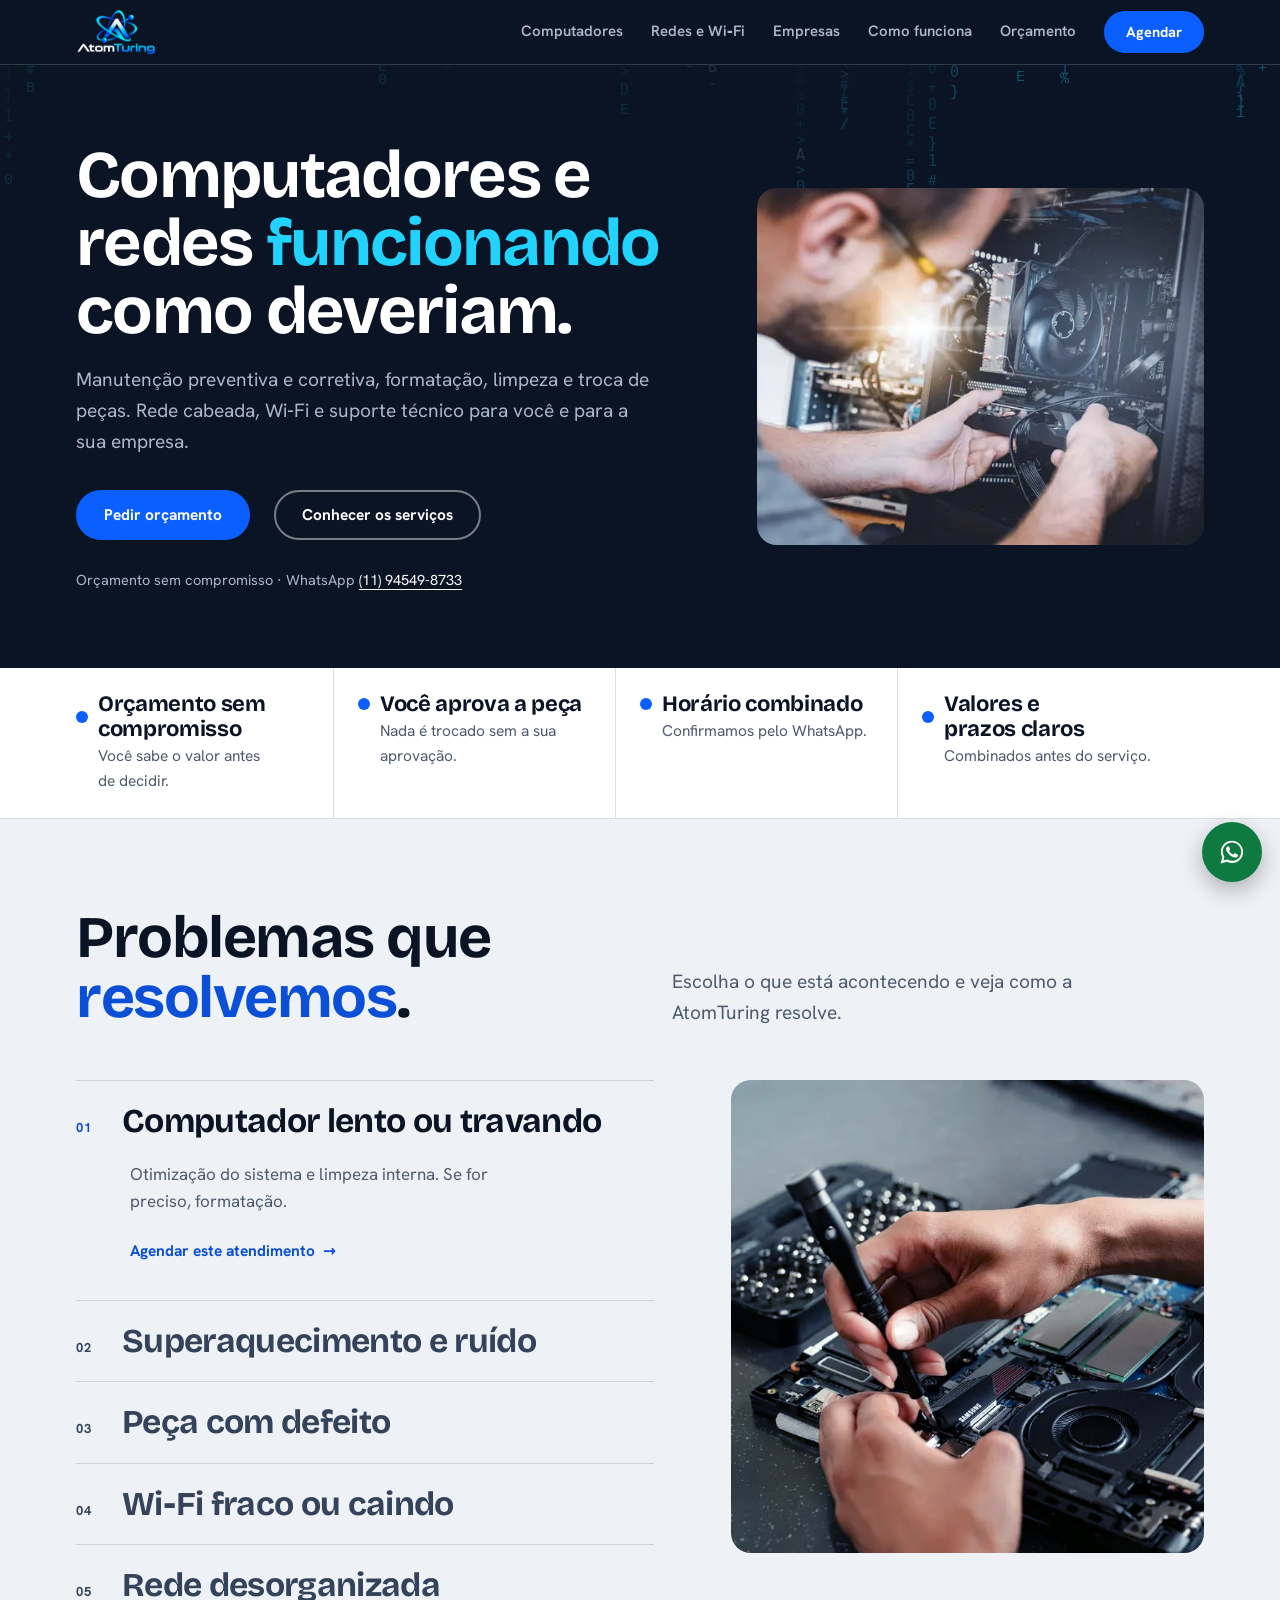
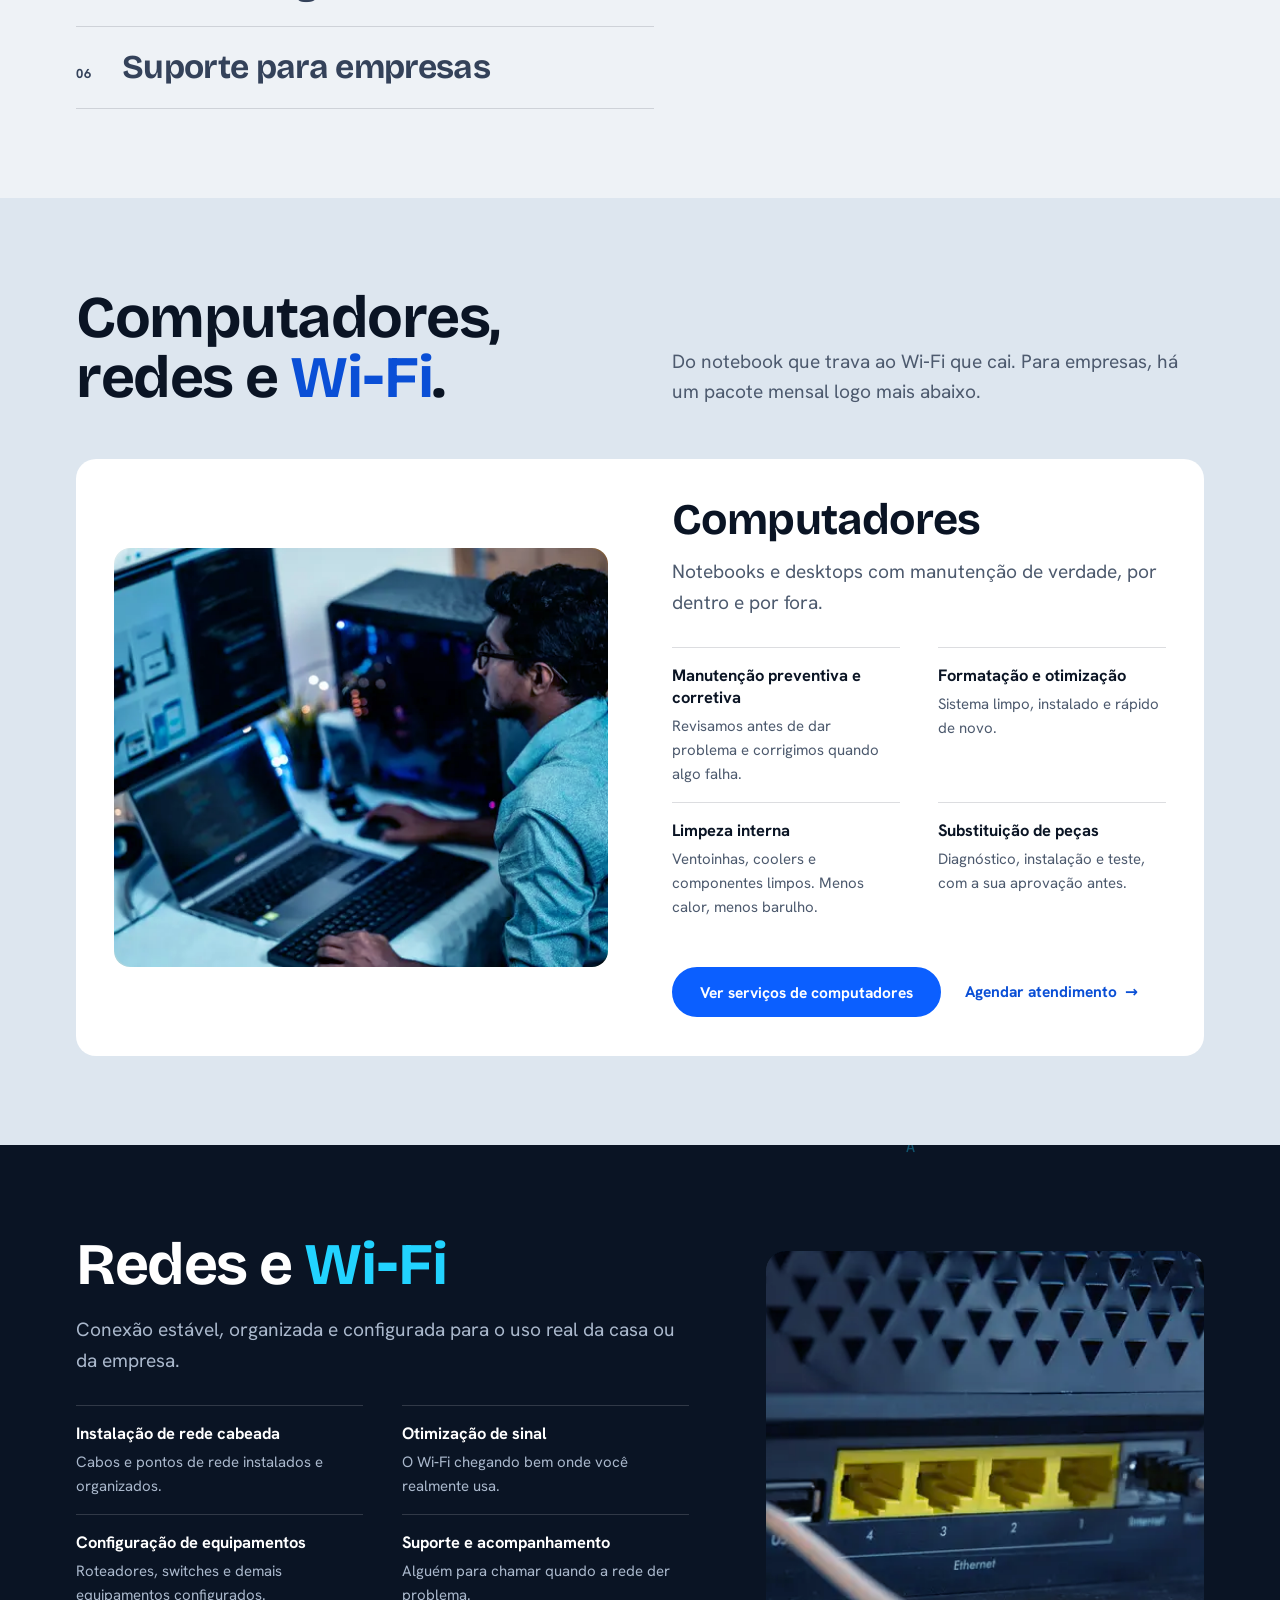
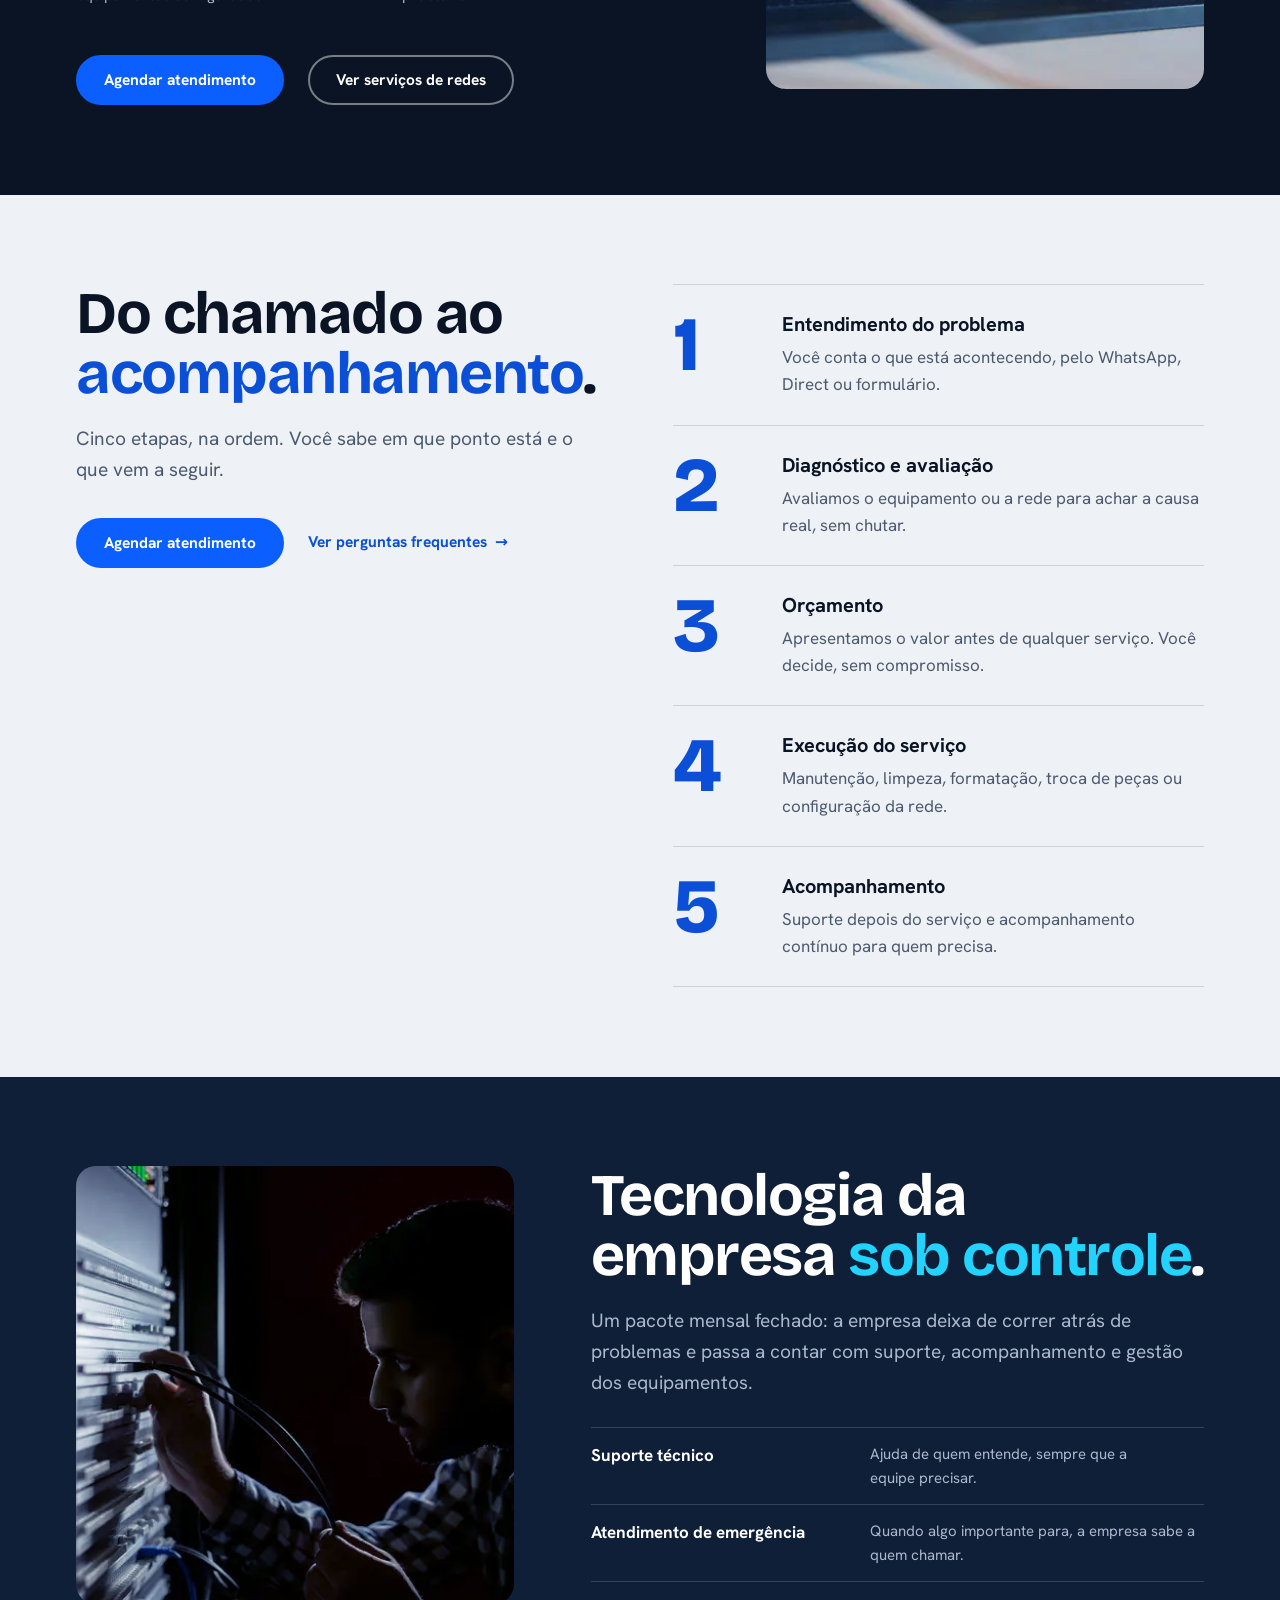
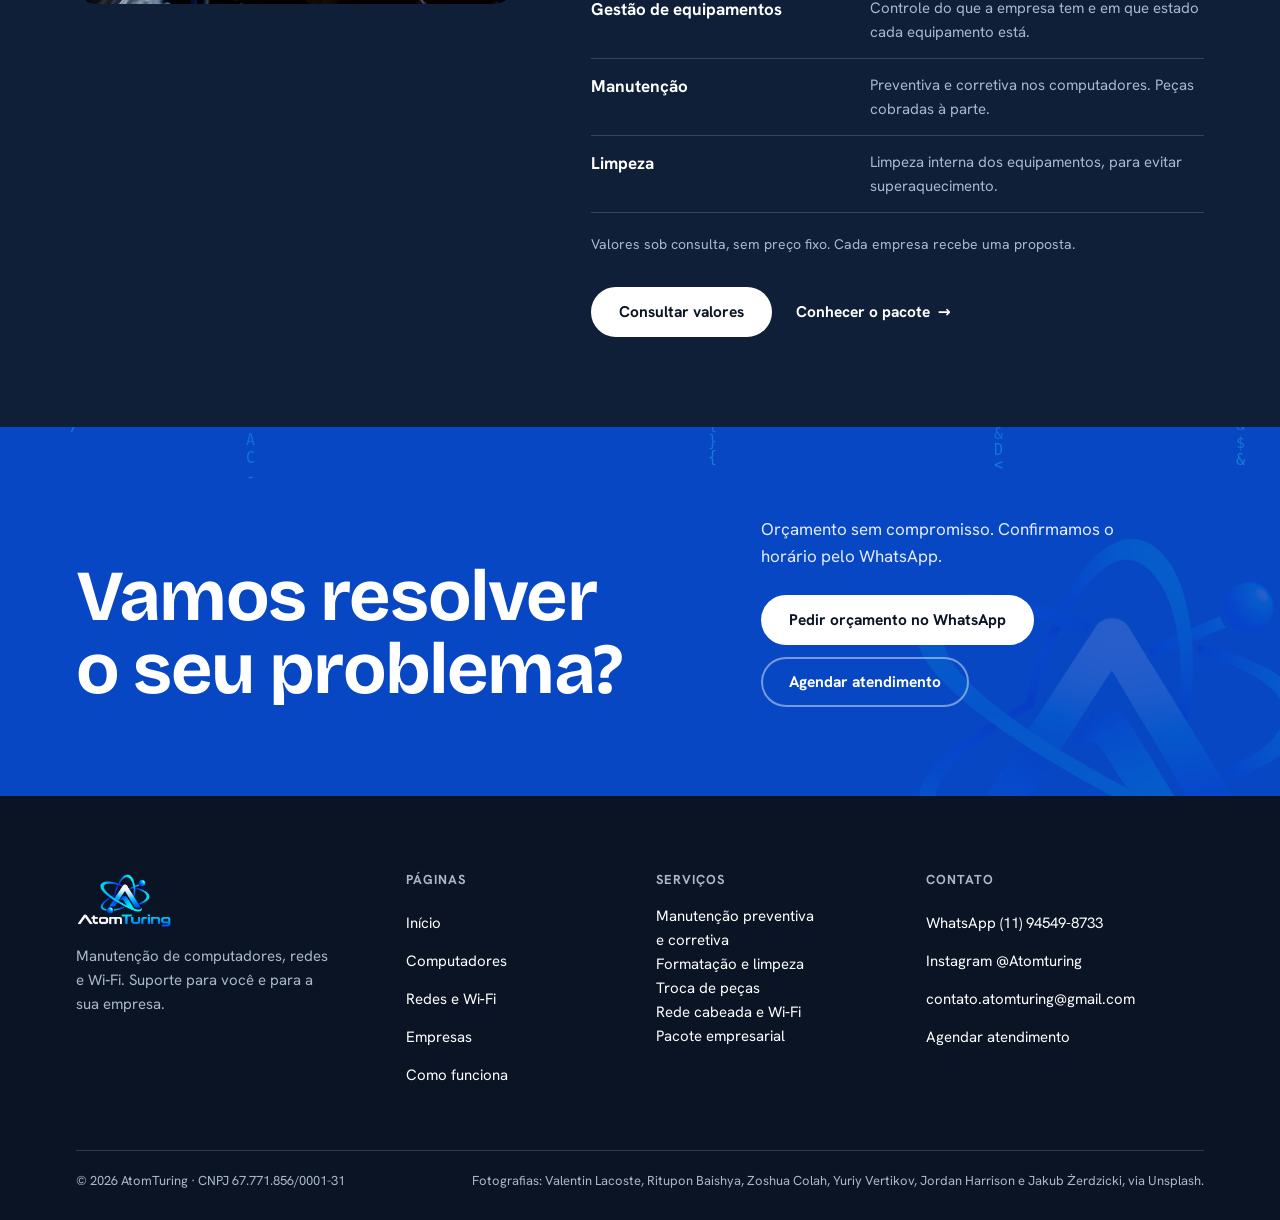
==== commit 0c6ae3d1: "Chuva de código azul leve em três faixas escuras (abertura, redes, fechamento) Co-Authored-By: Claud" ====
--- a/site/index.html
+++ b/site/index.html
@@ -31,7 +31,7 @@
   <button class="burger" type="button" aria-label="Abrir menu" aria-controls="menu" aria-expanded="false"><span></span><span></span></button>
 </div></header>
 <main id="conteudo" tabindex="-1">
-<section class="hero"><div class="wrap hero__in">
+<section class="hero"><canvas class="rain" aria-hidden="true" data-rain></canvas><div class="wrap hero__in">
   <div class="hero__txt">
     <h1>Computadores e redes <em>funcionando</em> como deveriam.</h1>
     <p class="lead">Manutenção preventiva e corretiva, formatação, limpeza e troca de peças. Rede cabeada, Wi‑Fi e suporte técnico para você e para a sua empresa.</p>
@@ -58,7 +58,7 @@
     <div class="btns"><a class="btn" href="computadores.html">Ver serviços de computadores</a><a class="tlink" href="agendar.html?s=Manuten%C3%A7%C3%A3o%20preventiva%20e%20corretiva#agendar">Agendar atendimento <span aria-hidden="true">→</span></a></div></div>
   </div>
 </div></section>
-<section class="band band--dark" aria-labelledby="h-redes"><div class="wrap band__in">
+<section class="band band--dark" aria-labelledby="h-redes"><canvas class="rain" aria-hidden="true" data-rain></canvas><div class="wrap band__in">
   <div class="band__tx rv"><h2 id="h-redes">Redes e <em>Wi‑Fi</em></h2><p class="lead">Conexão estável, organizada e configurada para o uso real da casa ou da empresa.</p>
   <dl class="dl dl--d"><div><dt>Instalação de rede cabeada</dt><dd>Cabos e pontos de rede instalados e organizados.</dd></div><div><dt>Otimização de sinal</dt><dd>O Wi‑Fi chegando bem onde você realmente usa.</dd></div><div><dt>Configuração de equipamentos</dt><dd>Roteadores, switches e demais equipamentos configurados.</dd></div><div><dt>Suporte e acompanhamento</dt><dd>Alguém para chamar quando a rede der problema.</dd></div></dl>
   <div class="btns"><a class="btn" href="agendar.html?s=Rede%20cabeada%2CWi-Fi#agendar">Agendar atendimento</a><a class="btn btn--line" href="redes.html">Ver serviços de redes</a></div></div>
@@ -79,7 +79,7 @@
     <div class="btns"><a class="btn btn--paper" href="https://wa.me/5511945498733?text=Ol%C3%A1%2C%20AtomTuring!%20Quero%20um%20or%C3%A7amento." target="_blank" rel="noopener">Consultar valores<span class="sr-only"> (abre em nova aba)</span></a><a class="tlink tlink--d" href="empresas.html">Conhecer o pacote <span aria-hidden="true">→</span></a></div>
   </div>
 </div></section>
-<section class="cta"><img class="cta__mark" src="assets/logos/simbolo-520.png" alt="" aria-hidden="true" width="520" height="401" loading="lazy"><div class="wrap cta__in rv">
+<section class="cta"><canvas class="rain" aria-hidden="true" data-rain></canvas><img class="cta__mark" src="assets/logos/simbolo-520.png" alt="" aria-hidden="true" width="520" height="401" loading="lazy"><div class="wrap cta__in rv">
   <h2>Vamos resolver o seu problema?</h2>
   <div class="cta__side"><p>Orçamento sem compromisso. Confirmamos o horário pelo WhatsApp.</p>
   <div class="btns"><a class="btn btn--paper" href="https://wa.me/5511945498733?text=Ol%C3%A1%2C%20AtomTuring!%20Quero%20um%20or%C3%A7amento." target="_blank" rel="noopener">Pedir orçamento no WhatsApp<span class="sr-only"> (abre em nova aba)</span></a><a class="btn btn--line" href="agendar.html">Agendar atendimento</a></div></div>
--- a/site/css/site.css
+++ b/site/css/site.css
@@ -88,6 +88,14 @@
 .sechead .lead{margin:0}
 .split{display:grid;grid-template-columns:4fr 7fr;gap:clamp(32px,6vw,96px);align-items:start}
 .split__h--sticky{position:sticky;top:calc(var(--nav) + 32px)}
+
+/* chuva de código: leve, só em faixas escuras, atrás do conteúdo */
+.rain{position:absolute;inset:0;width:100%;height:100%;opacity:.34;pointer-events:none;z-index:0}
+.hero,.band--dark{position:relative;overflow:hidden}
+.hero__in,.band__in{position:relative;z-index:1}
+.hero .rain{-webkit-mask-image:linear-gradient(90deg,rgba(0,0,0,.4),rgba(0,0,0,.4) 55%,#000 82%);mask-image:linear-gradient(90deg,rgba(0,0,0,.4),rgba(0,0,0,.4) 55%,#000 82%)}
+.cta__mark{z-index:0}
+.cta .rain{opacity:.4}
 
 /* bloco foto + lista das páginas internas */
 .duo{display:grid;grid-template-columns:1fr 1fr;gap:clamp(28px,5vw,80px);align-items:center}
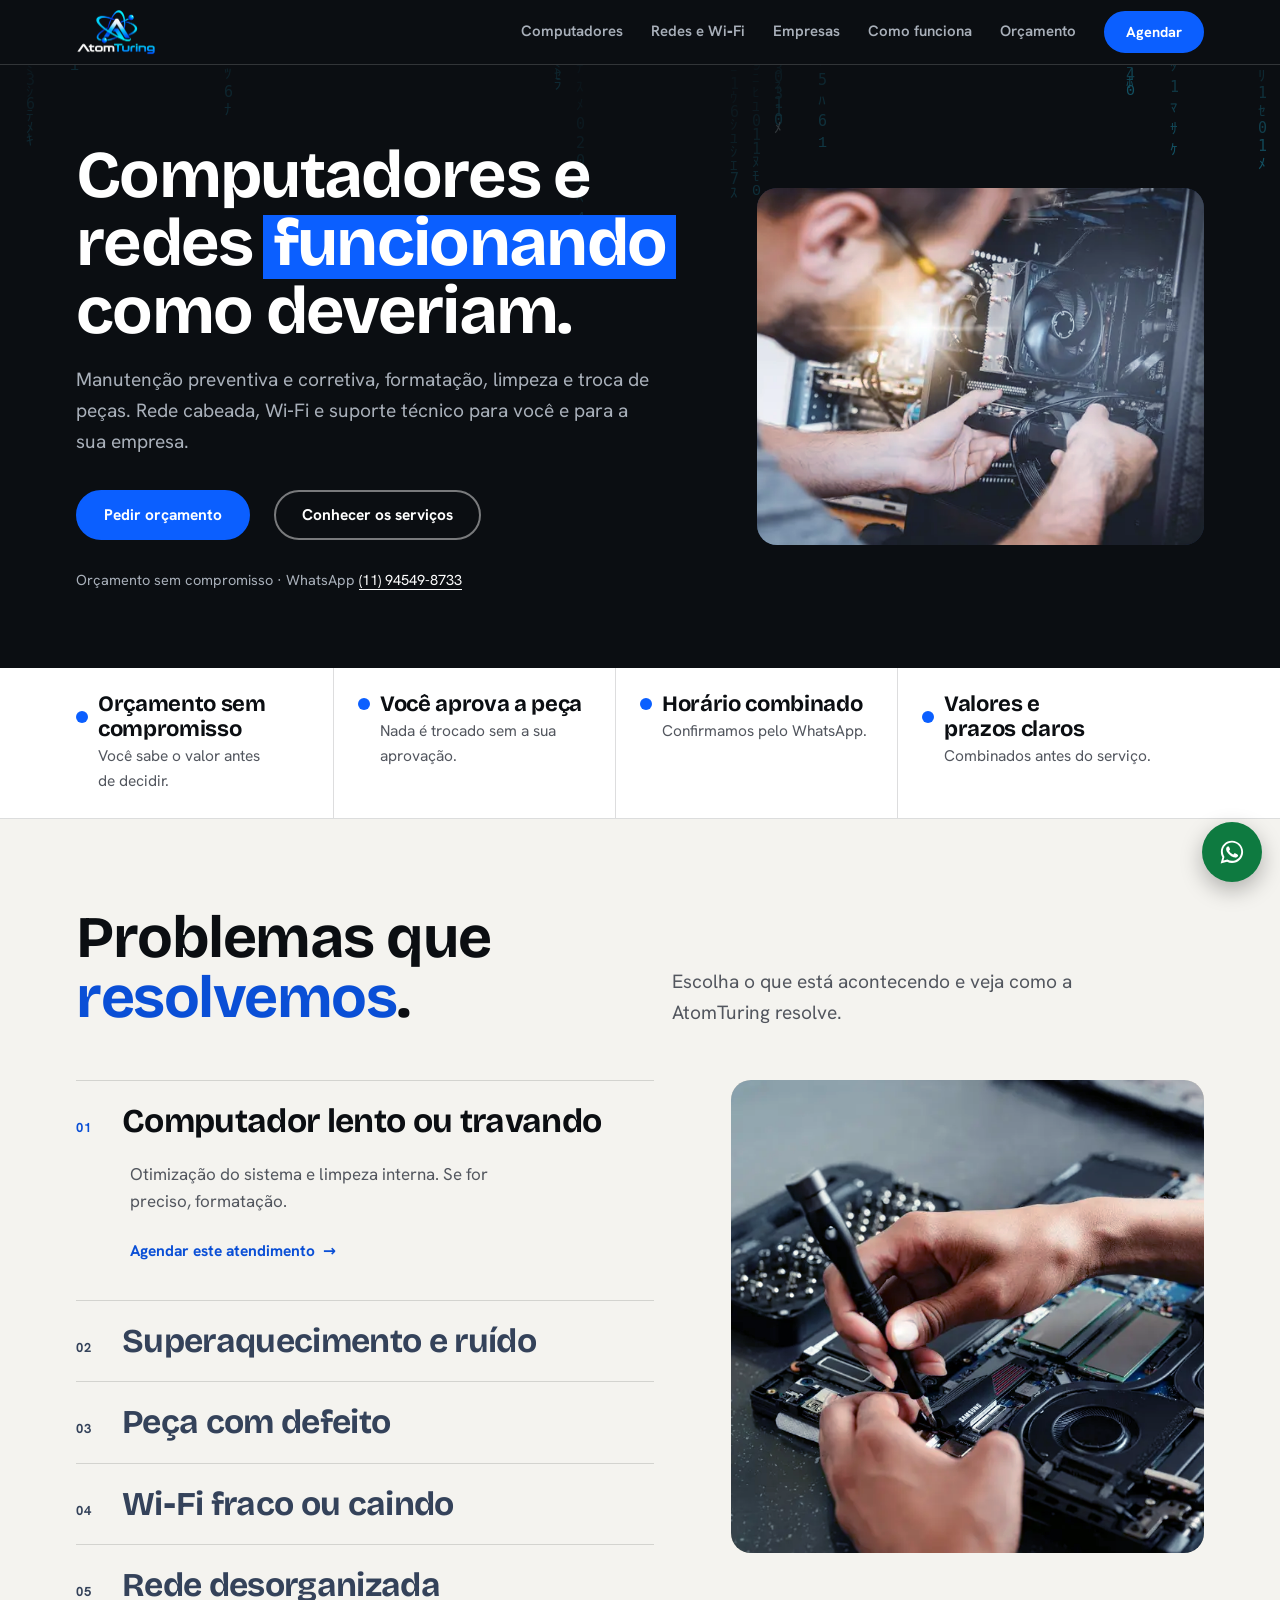
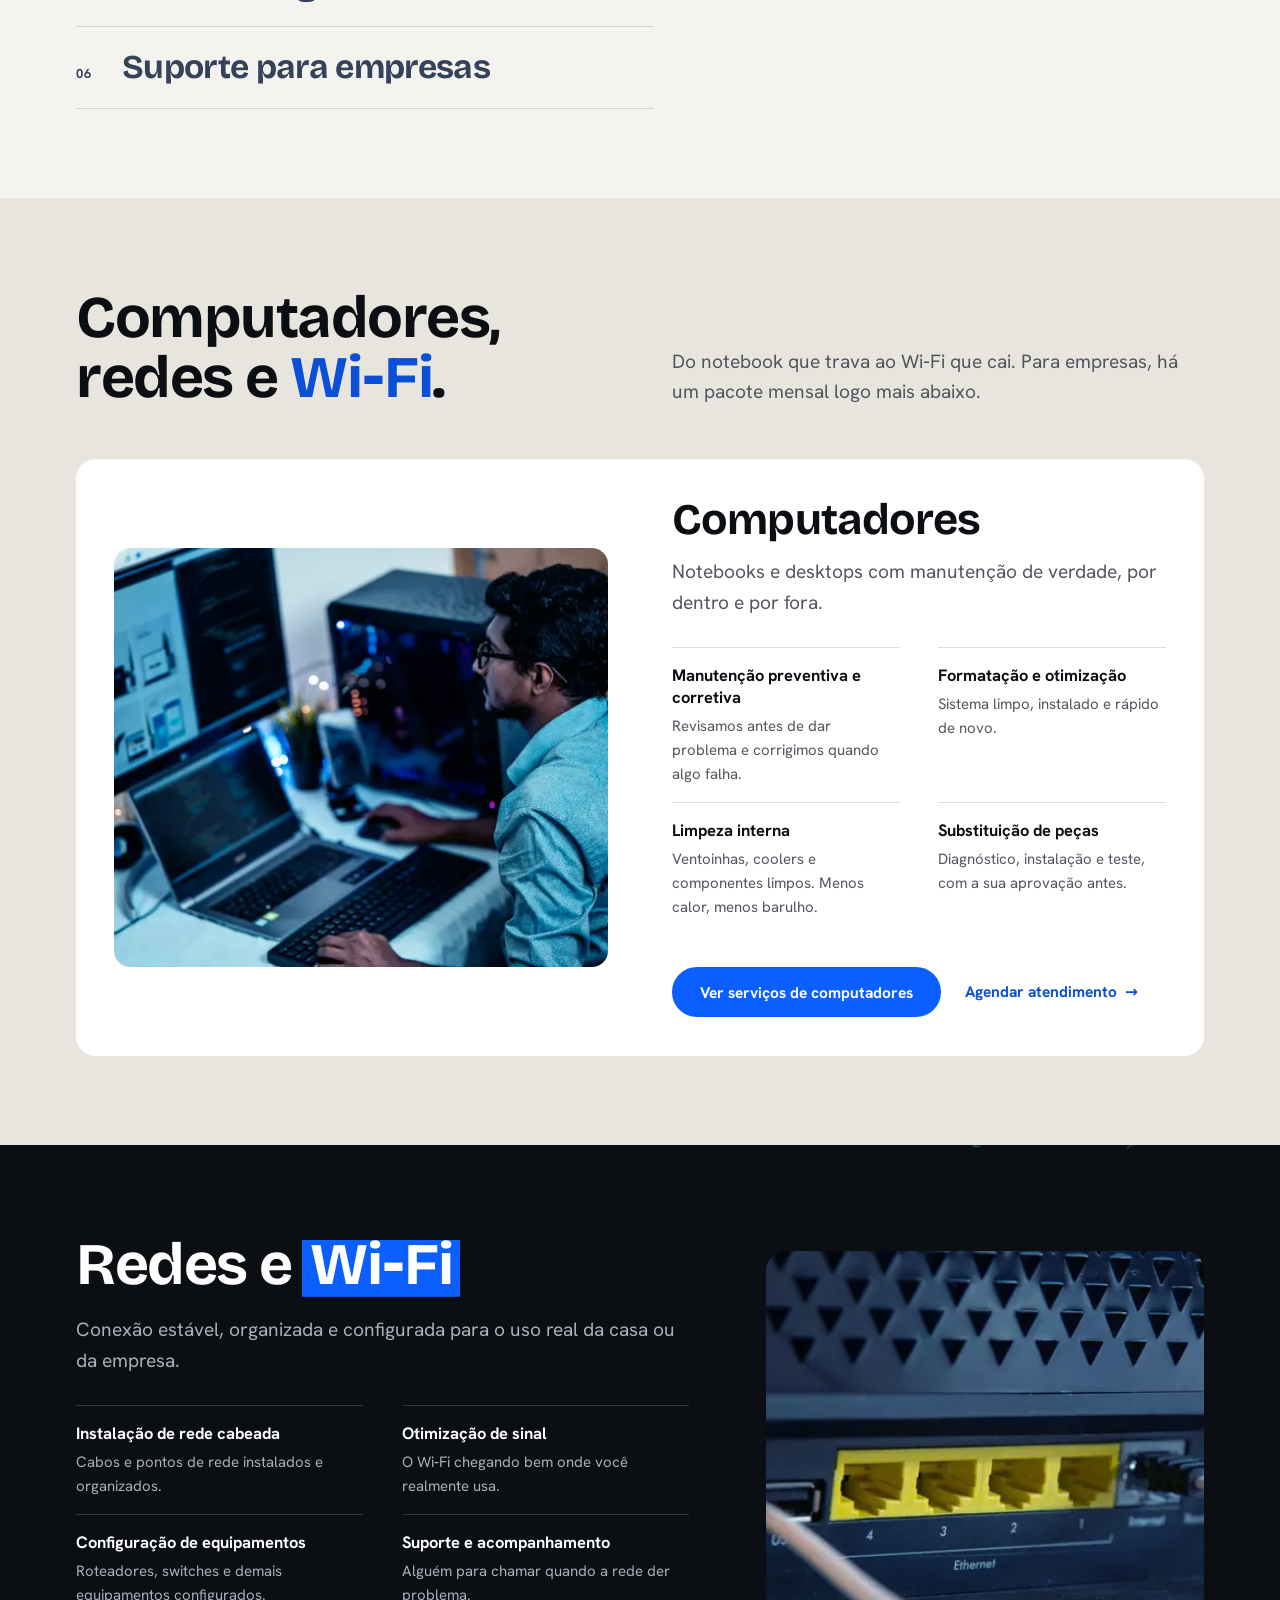
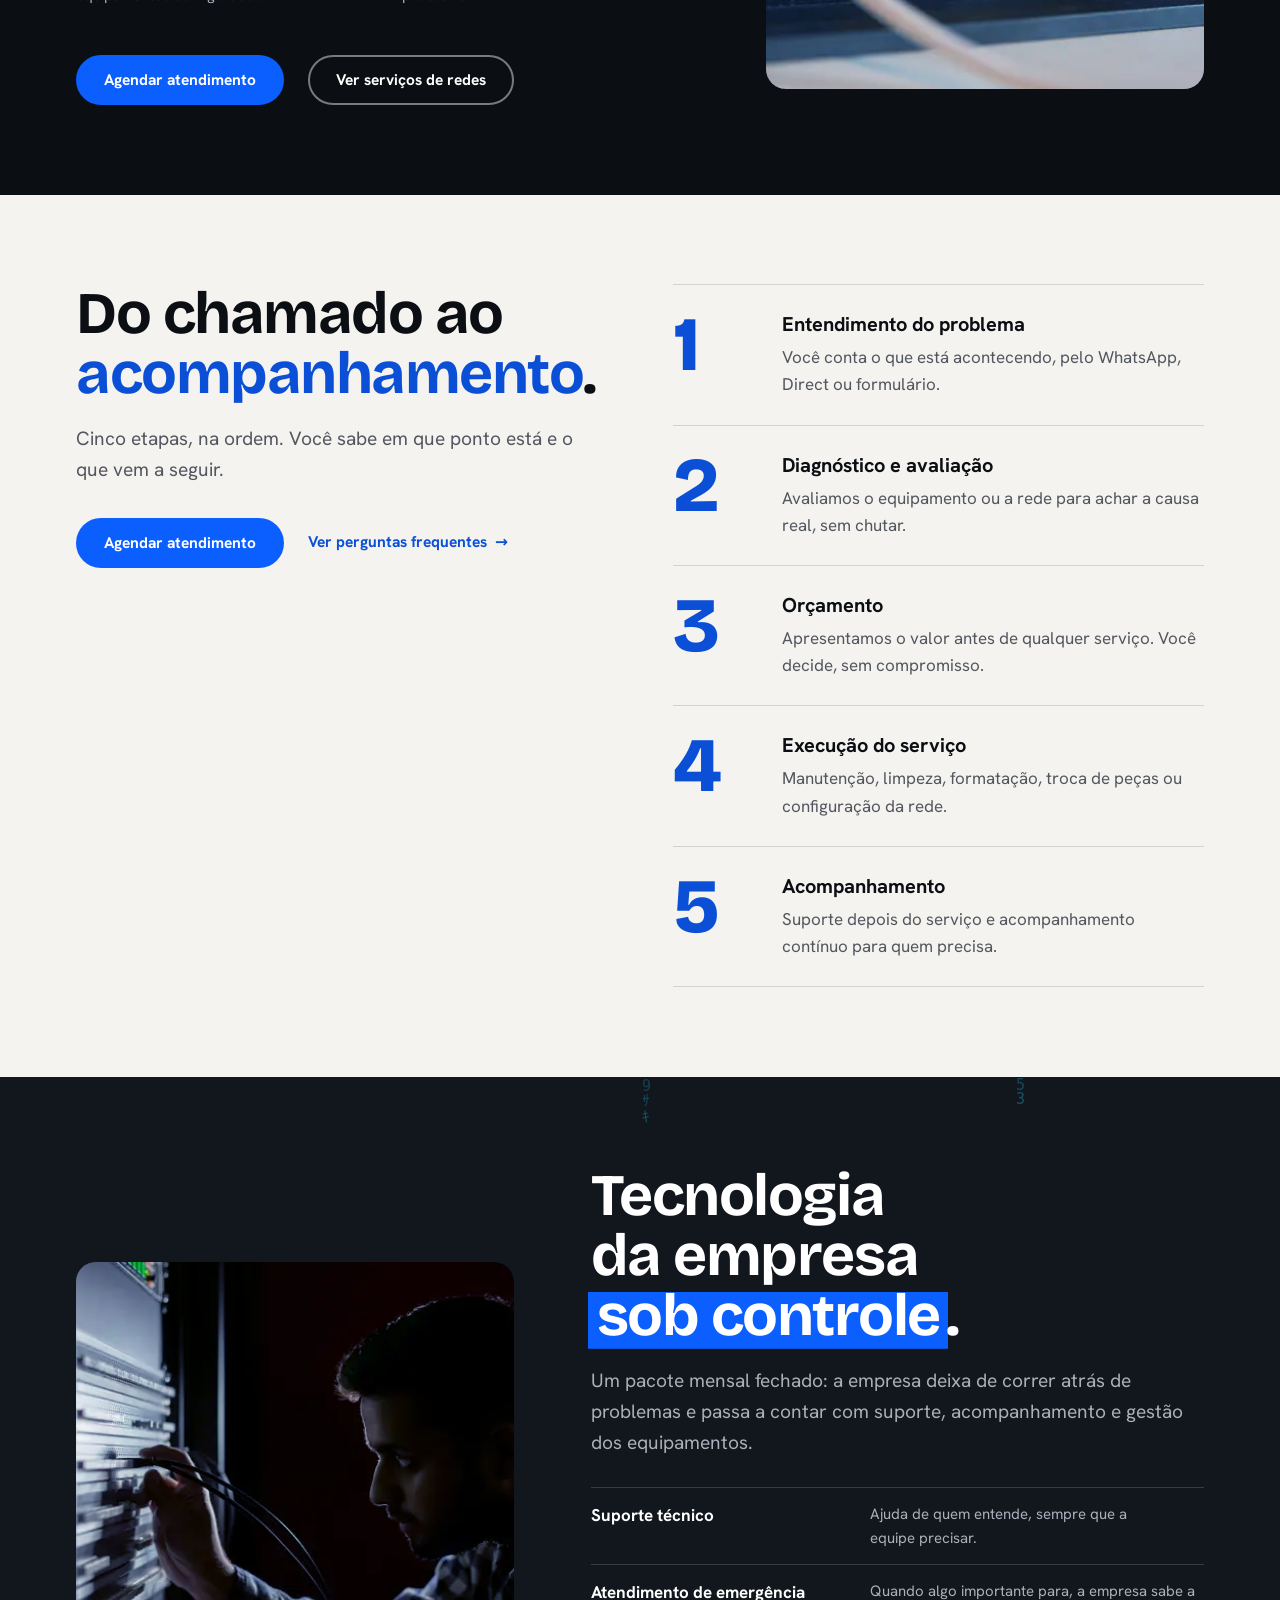
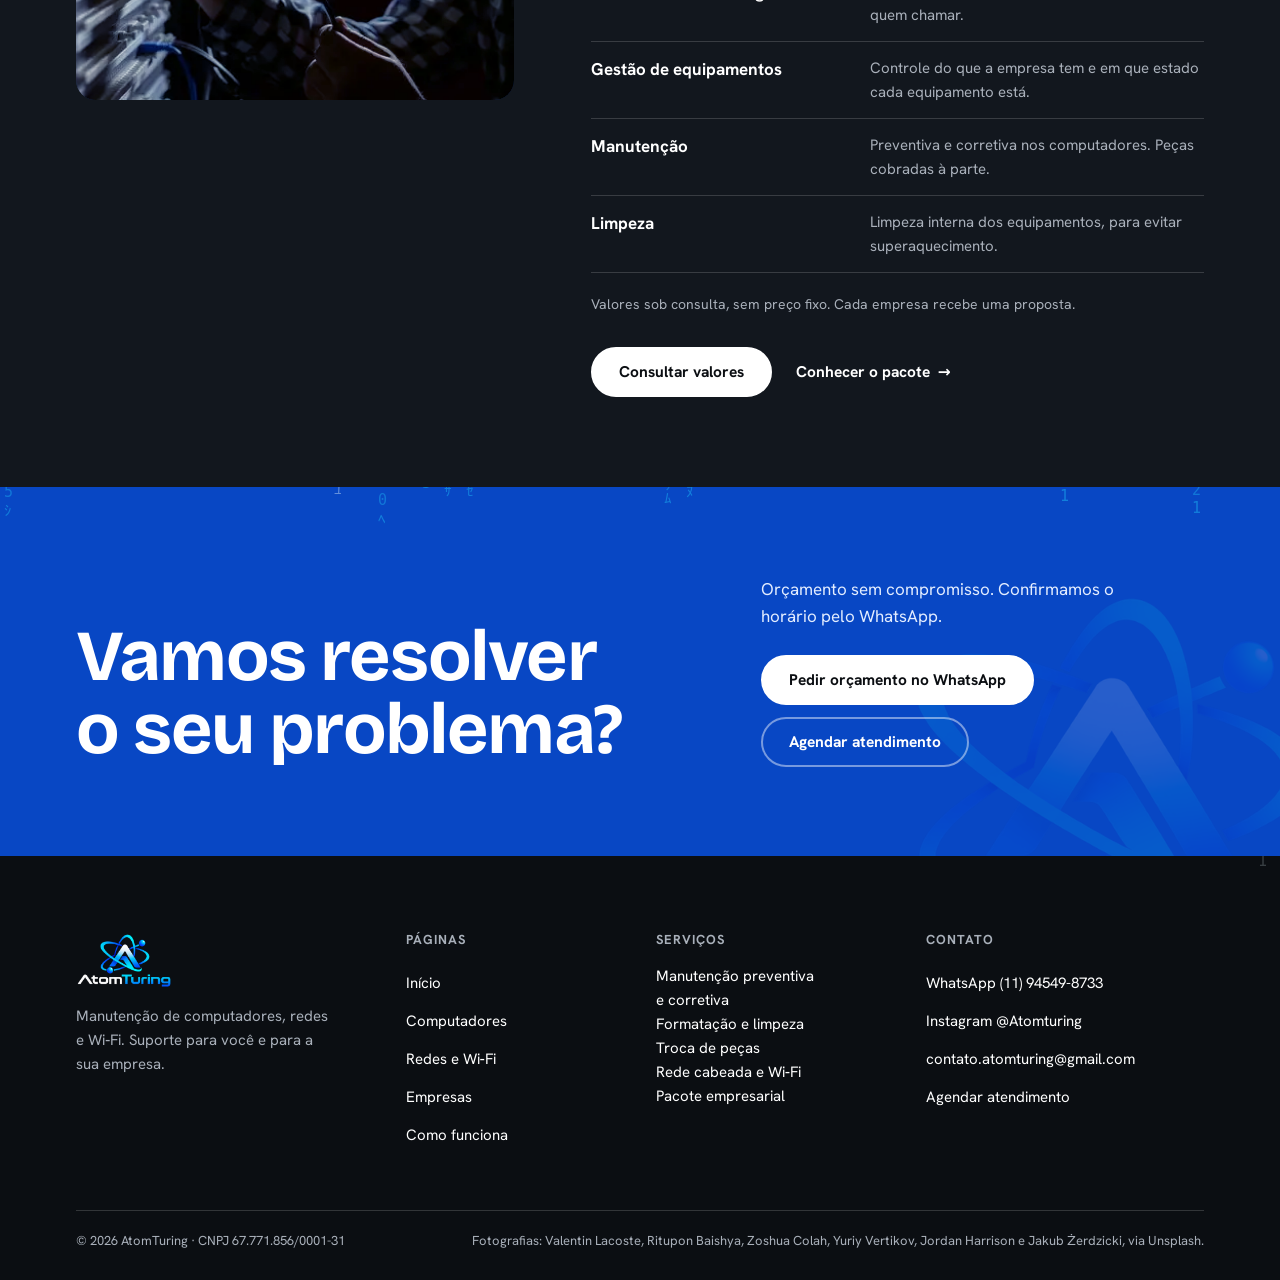
==== commit b824a815: "Matrix em todas as áreas escuras, base grafite e papel quente, destaque em marcador azul Co-Authored" ====
--- a/site/index.html
+++ b/site/index.html
@@ -6,7 +6,7 @@
 <title>AtomTuring — Manutenção de computadores, redes e Wi‑Fi</title>
 <meta name="description" content="Manutenção preventiva e corretiva, formatação, limpeza, troca de peças, rede cabeada e Wi-Fi. Suporte técnico para você e para a sua empresa. Orçamento sem compromisso.">
 <link rel="canonical" href="https://atomturing.vercel.app/">
-<meta name="theme-color" content="#0a1424">
+<meta name="theme-color" content="#0b0e12">
 <meta property="og:type" content="website">
 <meta property="og:locale" content="pt_BR">
 <meta property="og:site_name" content="AtomTuring">
@@ -69,7 +69,7 @@
   <div class="split__h split__h--sticky rv"><h2>Do chamado ao <em>acompanhamento</em>.</h2><p class="lead">Cinco etapas, na ordem. Você sabe em que ponto está e o que vem a seguir.</p><div class="btns"><a class="btn" href="agendar.html">Agendar atendimento</a><a class="tlink" href="como-funciona.html">Ver perguntas frequentes <span aria-hidden="true">→</span></a></div></div>
   <ol class="steps rv"><li><span class="step__n" aria-hidden="true">1</span><div><h3>Entendimento do problema</h3><p>Você conta o que está acontecendo, pelo WhatsApp, Direct ou formulário.</p></div></li><li><span class="step__n" aria-hidden="true">2</span><div><h3>Diagnóstico e avaliação</h3><p>Avaliamos o equipamento ou a rede para achar a causa real, sem chutar.</p></div></li><li><span class="step__n" aria-hidden="true">3</span><div><h3>Orçamento</h3><p>Apresentamos o valor antes de qualquer serviço. Você decide, sem compromisso.</p></div></li><li><span class="step__n" aria-hidden="true">4</span><div><h3>Execução do serviço</h3><p>Manutenção, limpeza, formatação, troca de peças ou configuração da rede.</p></div></li><li><span class="step__n" aria-hidden="true">5</span><div><h3>Acompanhamento</h3><p>Suporte depois do serviço e acompanhamento contínuo para quem precisa.</p></div></li></ol>
 </div></section>
-<section class="corp" id="empresas"><div class="wrap corp__in">
+<section class="corp" id="empresas"><canvas class="rain" aria-hidden="true" data-rain></canvas><div class="wrap corp__in">
   <figure class="corp__ph rv"><img src="assets/photos/tecnico-datacenter-640.webp" srcset="assets/photos/tecnico-datacenter-640.webp 640w, assets/photos/tecnico-datacenter-1200.webp 1200w" sizes="(min-width:1000px) 34vw, 100vw" width="1200" height="800" alt="Técnico conectando cabos em um rack de servidores" style="object-position:55% 50%" loading=lazy decoding=async></figure>
   <div class="corp__tx rv">
     <h2>Tecnologia da empresa <em>sob controle</em>.</h2>
@@ -85,7 +85,7 @@
   <div class="btns"><a class="btn btn--paper" href="https://wa.me/5511945498733?text=Ol%C3%A1%2C%20AtomTuring!%20Quero%20um%20or%C3%A7amento." target="_blank" rel="noopener">Pedir orçamento no WhatsApp<span class="sr-only"> (abre em nova aba)</span></a><a class="btn btn--line" href="agendar.html">Agendar atendimento</a></div></div>
 </div></section>
 </main>
-<footer class="foot"><div class="wrap">
+<footer class="foot"><canvas class="rain" aria-hidden="true" data-rain></canvas><div class="wrap">
   <div class="foot__top">
     <div class="foot__brand"><img src="assets/logos/lockup-t-320.png" alt="AtomTuring" width="320" height="185" loading="lazy"><p>Manutenção de computadores, redes e Wi‑Fi. Suporte para você e para a sua empresa.</p></div>
     <nav class="foot__col" aria-label="Páginas"><h2>Páginas</h2><ul><li><a href="index.html">Início</a></li><li><a href="computadores.html">Computadores</a></li><li><a href="redes.html">Redes e Wi‑Fi</a></li><li><a href="empresas.html">Empresas</a></li><li><a href="como-funciona.html">Como funciona</a></li></ul></nav>
--- a/site/css/site.css
+++ b/site/css/site.css
@@ -3,10 +3,10 @@
 @font-face{font-family:"Display";src:url(../assets/fonts/display.woff2) format("woff2");font-weight:200 800;font-display:swap}
 @font-face{font-family:"Sans";src:url(../assets/fonts/sans.woff2) format("woff2");font-weight:100 900;font-display:swap}
 :root{
-  --ground:#eef2f6; --tint:#dde6ef; --white:#fff; --ink:#0a1424; --ink-2:#0f1f38;
+  --ground:#f4f3ef; --tint:#e7e5de; --white:#fff; --ink:#0b0e12; --ink-2:#12171e;
   --blue:#0b5fff; --blue-d:#0847c4; --blue-t:#0a4fd6; --cyan:#22d3ff;
-  --tx:#0a1424; --mu:#4d5a6e; --mu-d:#aab8cc;
-  --line:rgba(10,20,36,.14); --line-d:rgba(255,255,255,.16);
+  --tx:#0b0e12; --mu:#52565e; --mu-d:#a9b0ba;
+  --line:rgba(11,14,18,.14); --line-d:rgba(255,255,255,.16);
   --display:"Display",system-ui,sans-serif; --sans:"Sans",system-ui,-apple-system,"Segoe UI",sans-serif;
   --ease:cubic-bezier(.23,1,.32,1); --nav:64px; --pad:clamp(20px,5vw,56px); --max:1240px; --r:20px;
   --focus:var(--blue-t); --err:#b3261e; --wa:#0e7a40;
@@ -36,7 +36,7 @@
 
 /* contextos escuros */
 .nav,.hero,.pagehead,.band--dark,.band--blue,.corp,.cta,.foot{--focus:var(--cyan);color:var(--white)}
-.hero em,.pagehead em,.band--dark em,.corp em,.foot em{color:var(--cyan)}
+.hero em,.pagehead em,.band--dark em,.corp em,.foot em{color:#fff;background:linear-gradient(var(--blue),var(--blue)) 0 78%/100% 80% no-repeat;padding:0 .14em;margin:0 -.04em;-webkit-box-decoration-break:clone;box-decoration-break:clone}
 .hero .lead,.pagehead .lead,.band--dark .lead,.corp .lead{color:var(--mu-d)}
 .band--blue .lead,.band--blue em,.cta em,.cta p{color:#e3edff}
 
@@ -91,9 +91,11 @@
 
 /* chuva de código: leve, só em faixas escuras, atrás do conteúdo */
 .rain{position:absolute;inset:0;width:100%;height:100%;opacity:.34;pointer-events:none;z-index:0}
-.hero,.band--dark{position:relative;overflow:hidden}
-.hero__in,.band__in{position:relative;z-index:1}
-.hero .rain{-webkit-mask-image:linear-gradient(90deg,rgba(0,0,0,.4),rgba(0,0,0,.4) 55%,#000 82%);mask-image:linear-gradient(90deg,rgba(0,0,0,.4),rgba(0,0,0,.4) 55%,#000 82%)}
+.hero,.band--dark,.corp,.pagehead,.foot{position:relative;overflow:hidden}
+.hero__in,.band__in,.corp__in,.pagehead__in,.foot .wrap{position:relative;z-index:1}
+.foot .rain{opacity:.2}
+.corp .rain{opacity:.3}
+.hero .rain,.pagehead .rain{-webkit-mask-image:linear-gradient(90deg,rgba(0,0,0,.4),rgba(0,0,0,.4) 55%,#000 82%);mask-image:linear-gradient(90deg,rgba(0,0,0,.4),rgba(0,0,0,.4) 55%,#000 82%)}
 .cta__mark{z-index:0}
 .cta .rain{opacity:.4}
 
@@ -208,14 +210,14 @@
 .form{display:grid;gap:22px;padding:clamp(22px,3vw,36px);background:#fff;border-radius:var(--r)}
 .f{display:grid;gap:8px;border:0;padding:0;min-width:0}
 .f>span,.f>legend{font-weight:700;font-size:14px;padding:0}
-input[type=text],input[type=tel],input[type=date],select,textarea{width:100%;min-height:50px;padding:12px 14px;border:2px solid rgba(10,20,36,.2);border-radius:12px;background:#fff;font-size:16px;transition:border-color .2s,box-shadow .2s}
+input[type=text],input[type=tel],input[type=date],select,textarea{width:100%;min-height:50px;padding:12px 14px;border:2px solid rgba(11,14,18,.2);border-radius:12px;background:#fff;font-size:16px;transition:border-color .2s,box-shadow .2s}
 textarea{resize:vertical;min-height:112px}
 input:focus,select:focus,textarea:focus{outline:none;border-color:var(--blue-t);box-shadow:0 0 0 4px rgba(11,95,255,.18)}
 input[aria-invalid=true]{border-color:var(--err)}
 .opts{display:flex;flex-wrap:wrap;gap:8px}
 .opts label{position:relative}
 .opts input{position:absolute;opacity:0;inset:0;width:100%;height:100%;margin:0;cursor:pointer}
-.opts span{display:inline-flex;align-items:center;min-height:42px;padding:0 16px;border:2px solid rgba(10,20,36,.2);border-radius:999px;font-size:15px;font-weight:600;transition:background-color .2s,color .2s,border-color .2s}
+.opts span{display:inline-flex;align-items:center;min-height:42px;padding:0 16px;border:2px solid rgba(11,14,18,.2);border-radius:999px;font-size:15px;font-weight:600;transition:background-color .2s,color .2s,border-color .2s}
 .opts input:checked+span{background:var(--ink);border-color:var(--ink);color:#fff}
 .opts input:focus-visible+span{outline:3px solid var(--blue-t);outline-offset:2px}
 @media (hover:hover){.opts input:not(:checked):hover+span{border-color:var(--ink)}}
@@ -224,7 +226,7 @@
 .contacts{margin-top:40px}
 .contacts>div{display:grid;grid-template-columns:9em 1fr;gap:16px;padding:14px 0;border-top:1px solid var(--line)}
 .contacts dt{font-size:14px;color:var(--mu)}.contacts dd{font-weight:700}
-.contacts a{text-decoration:underline;text-decoration-color:rgba(10,20,36,.3);text-underline-offset:4px}
+.contacts a{text-decoration:underline;text-decoration-color:rgba(11,14,18,.3);text-underline-offset:4px}
 .mini{margin-top:32px;counter-reset:m}
 .mini li{display:flex;gap:16px;align-items:center;padding:14px 0;border-top:1px solid var(--line);font-weight:700;counter-increment:m}
 .mini li::before{content:counter(m);display:grid;place-items:center;width:34px;height:34px;border-radius:50%;background:var(--blue);color:#fff;font-family:var(--display);font-size:18px}
